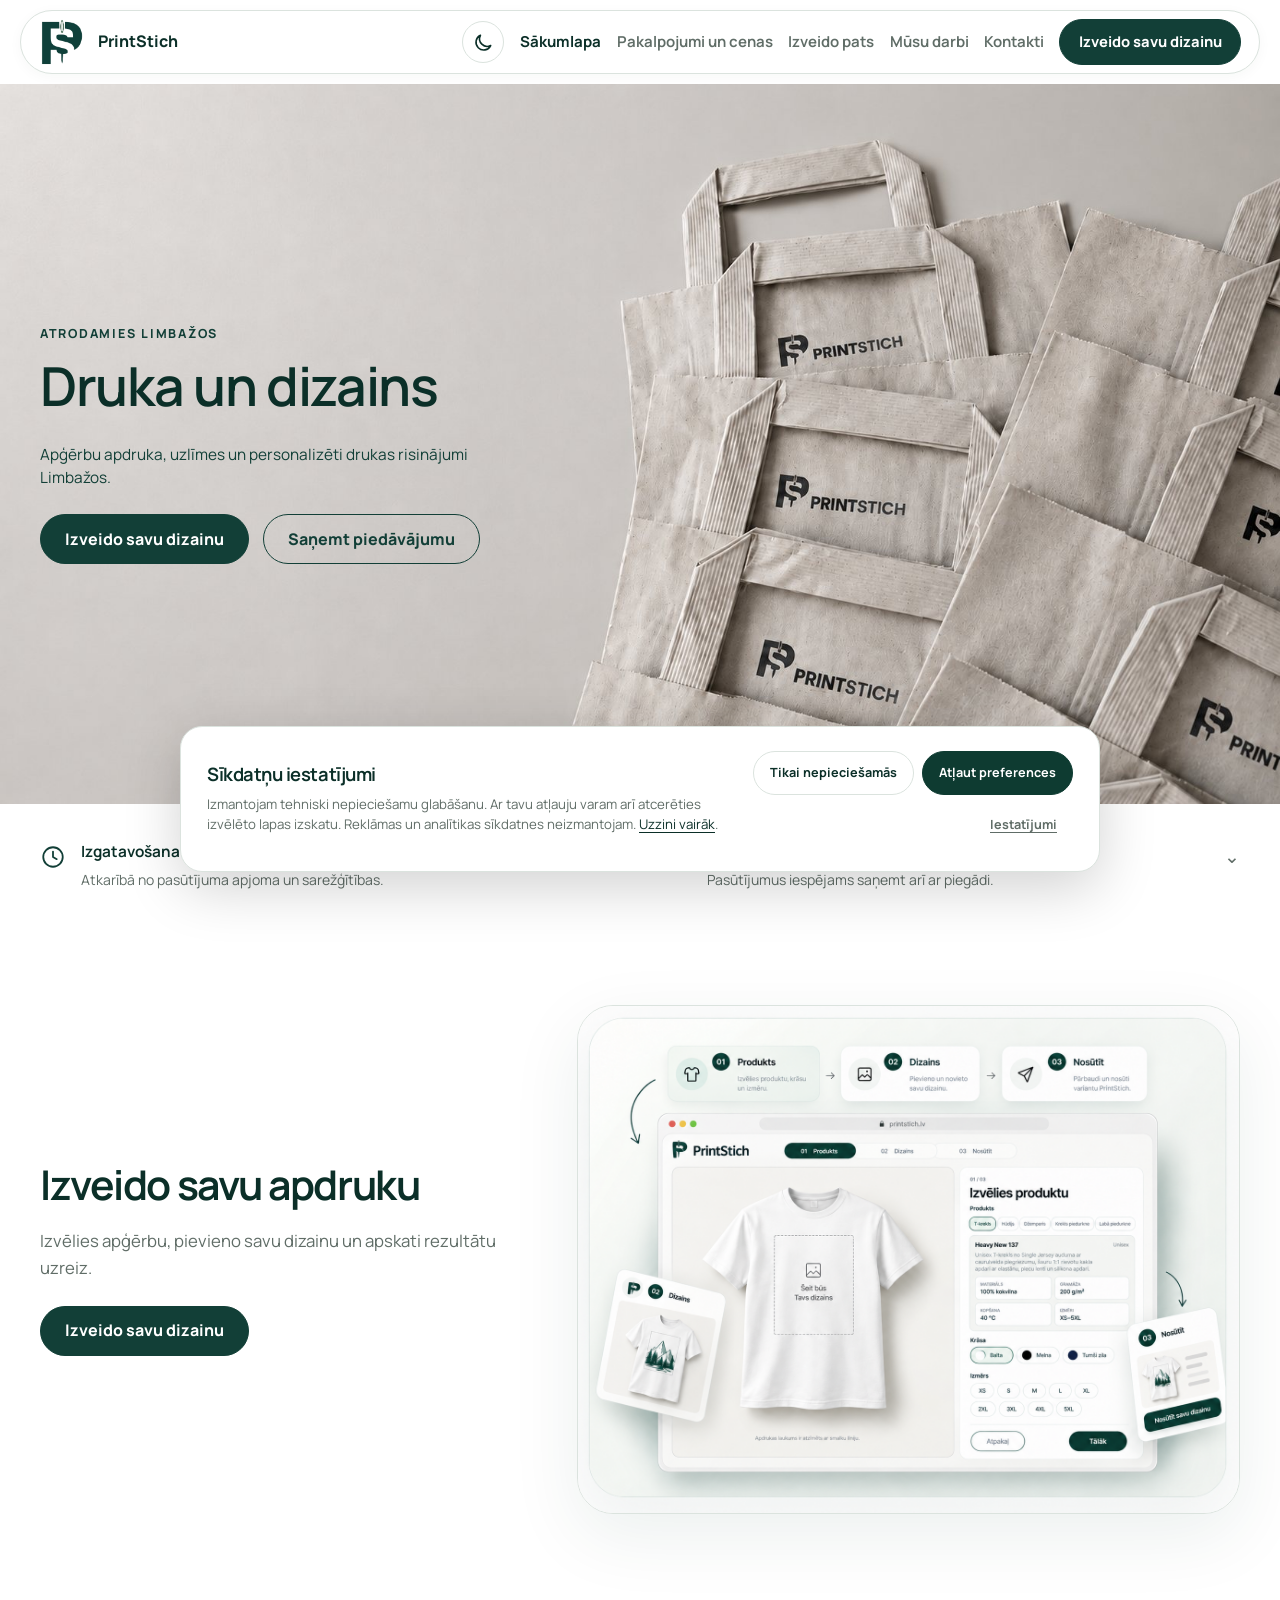
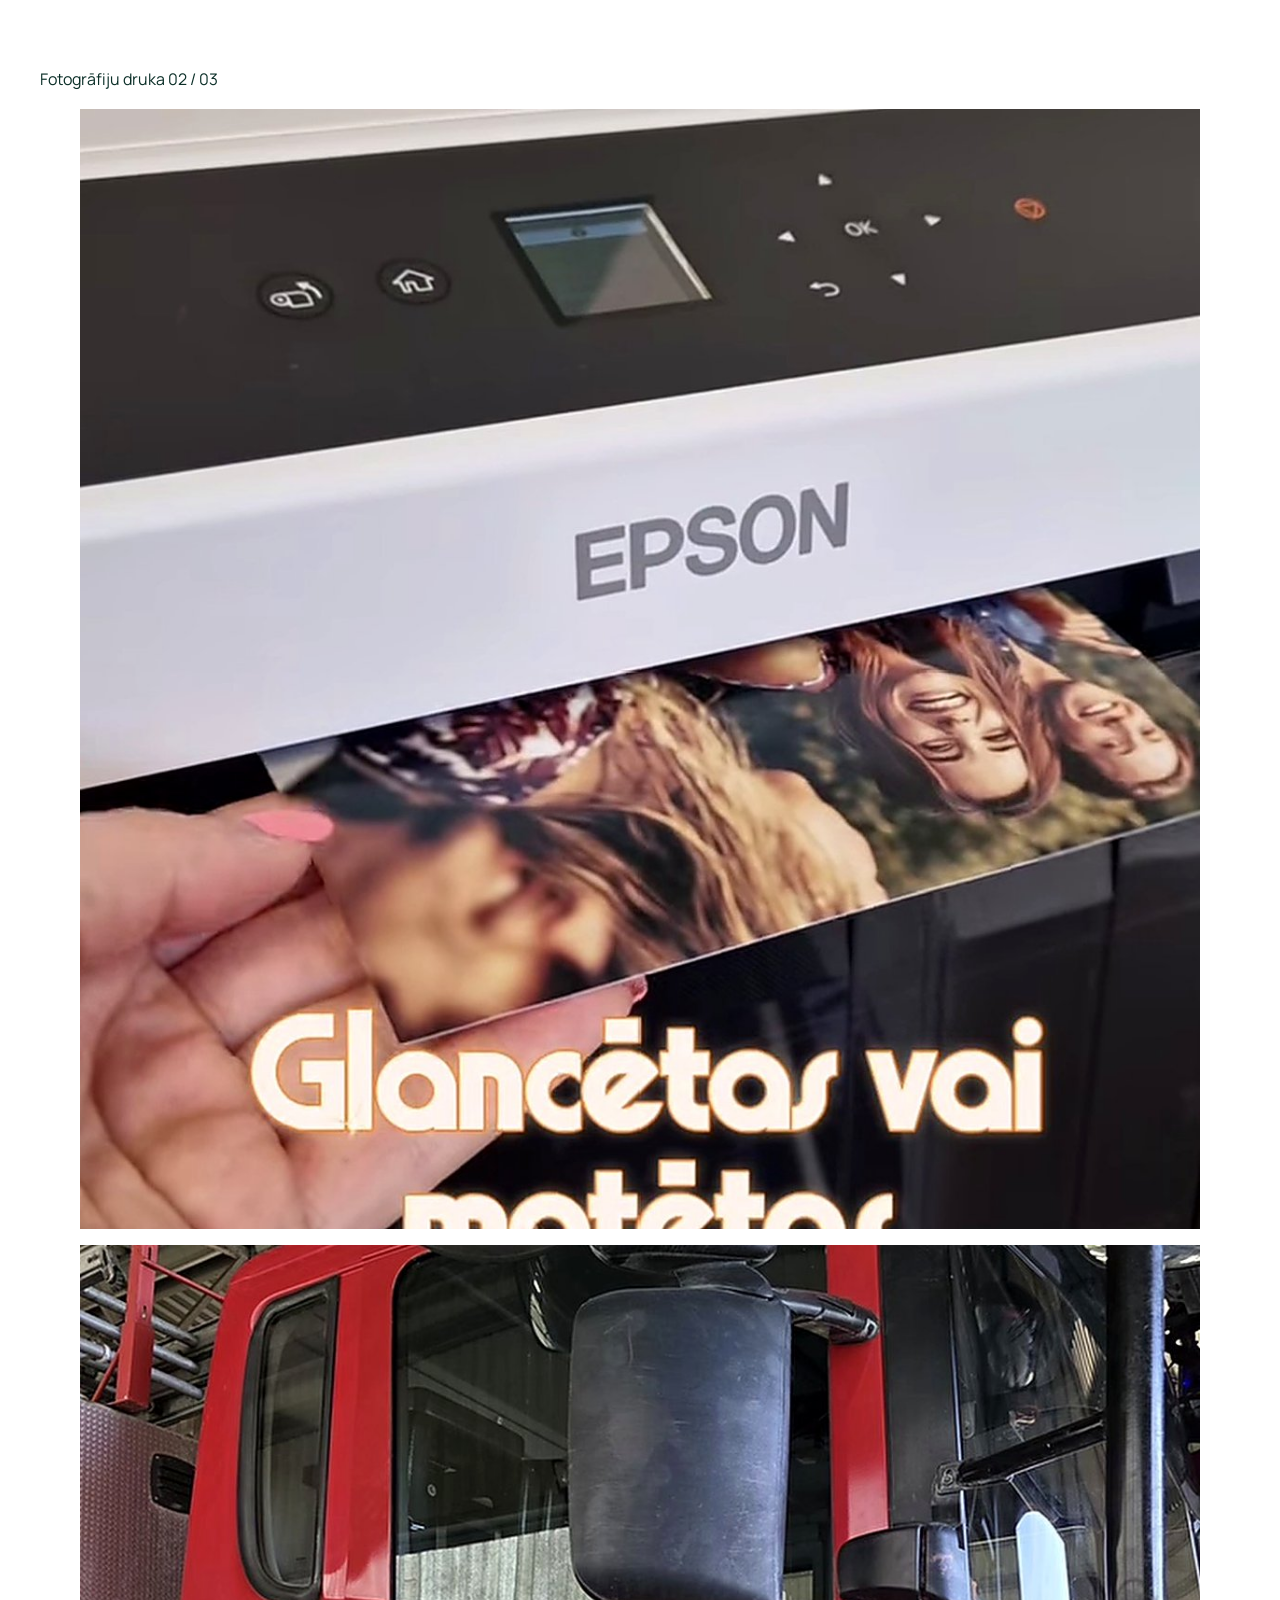
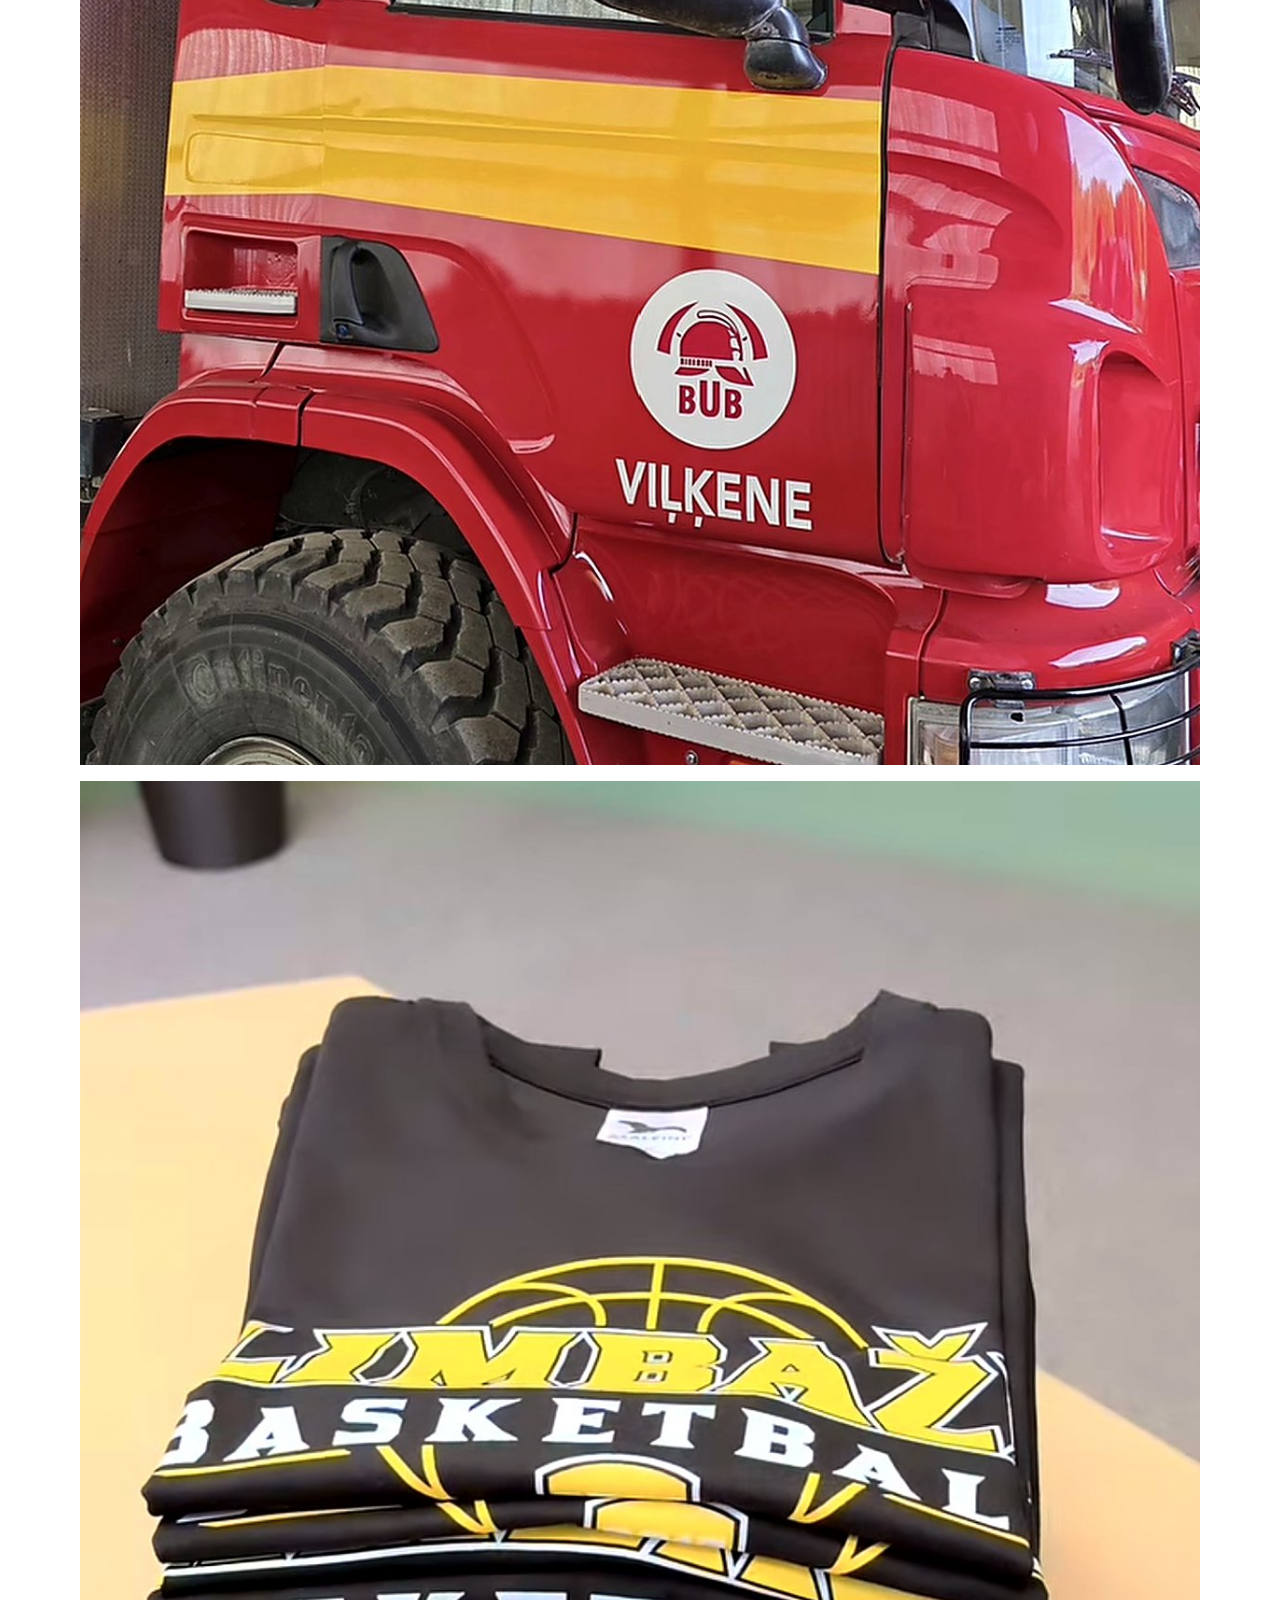
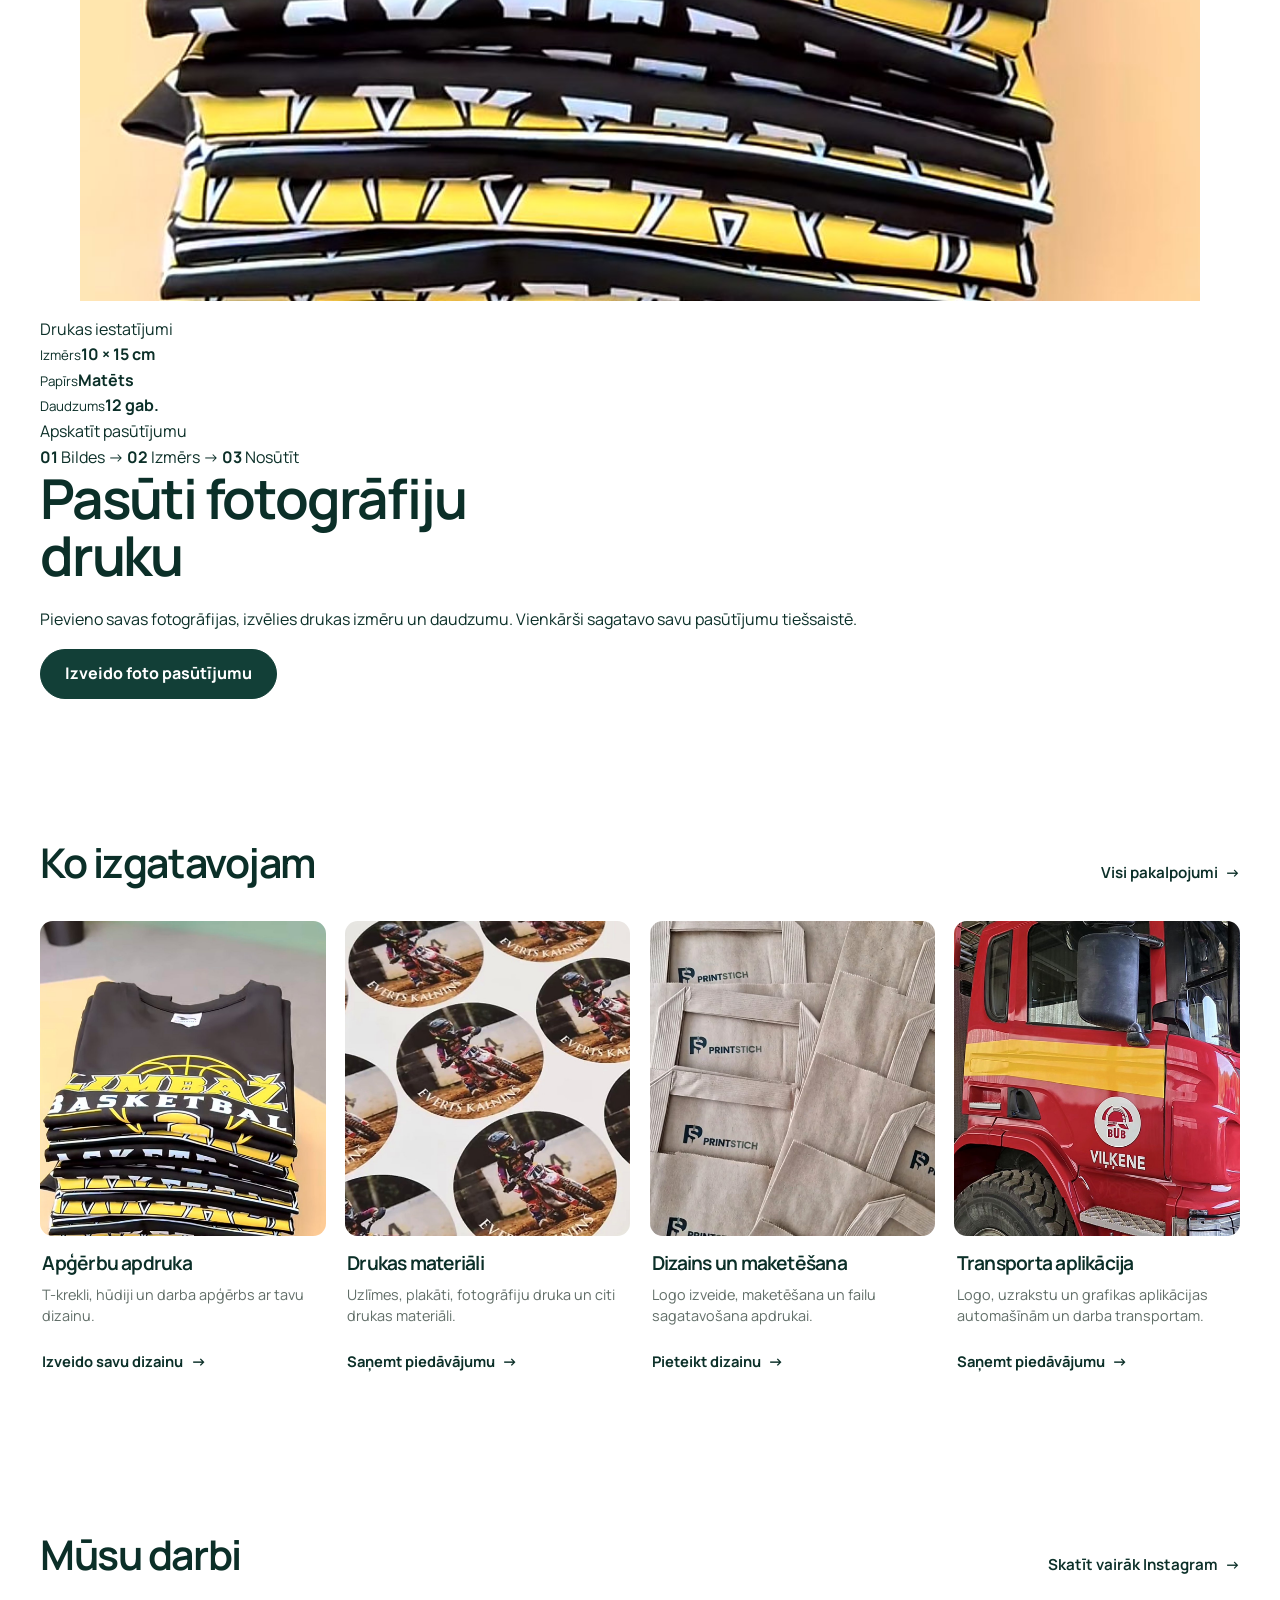
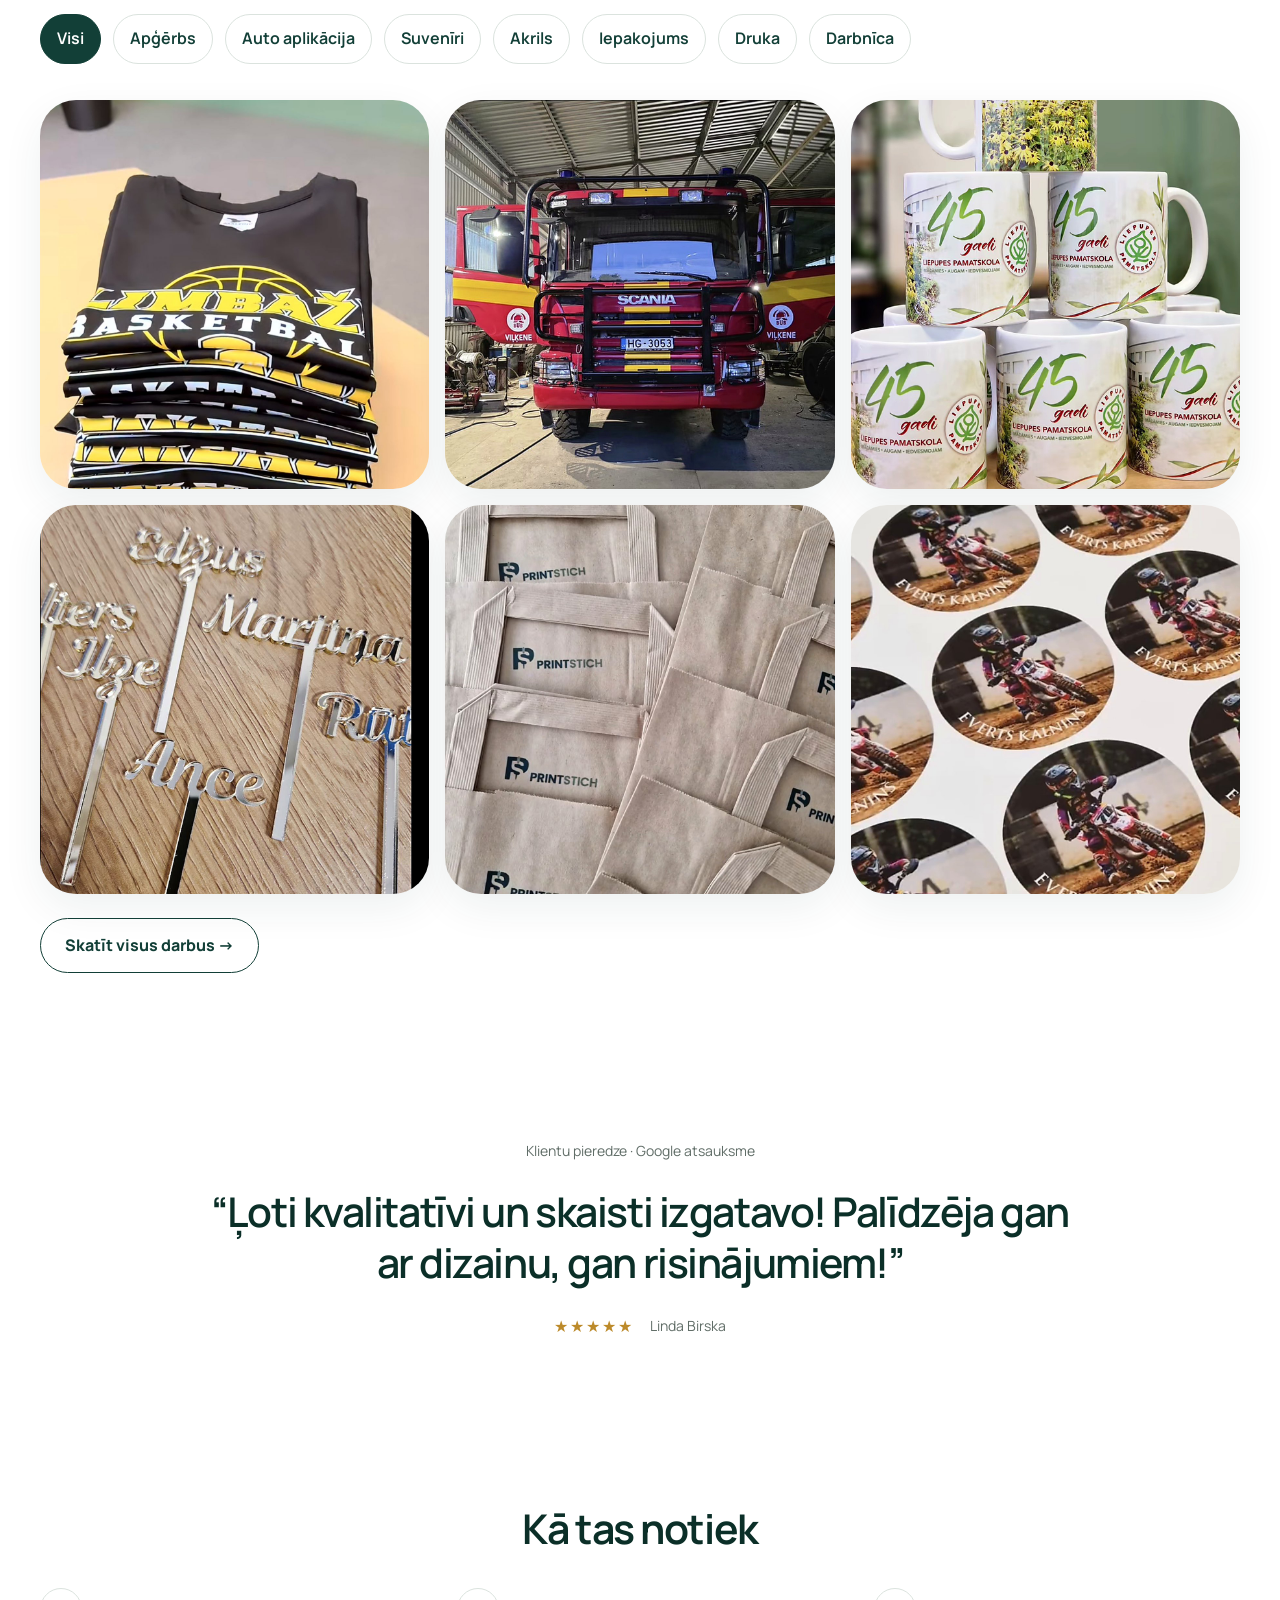
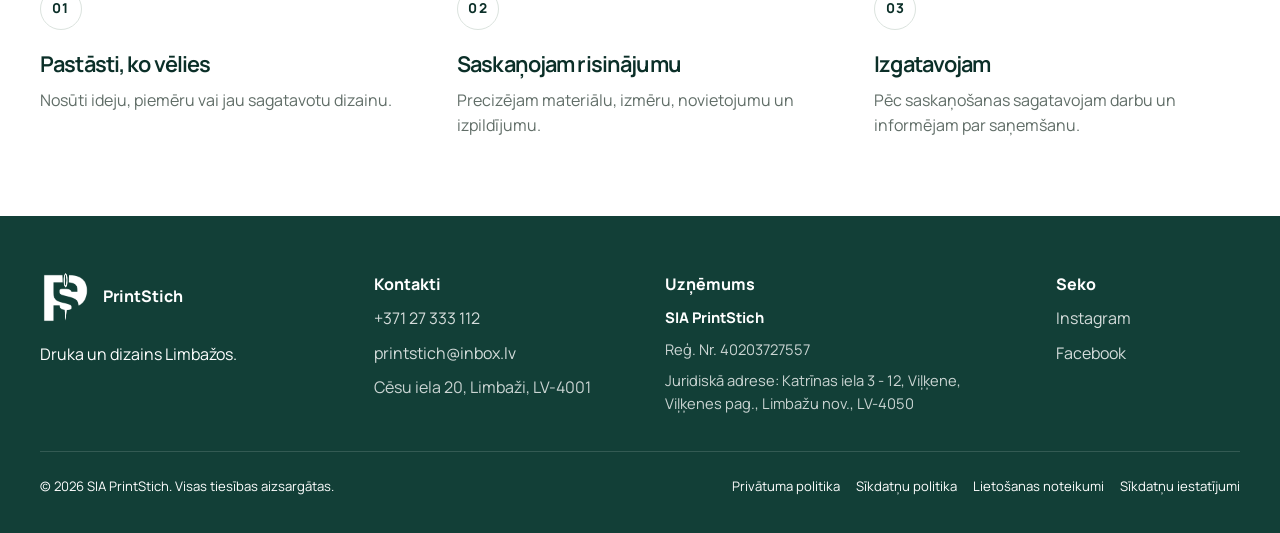
==== index.html @ a0ab0103 "Show dedicated photo print ordering visual and CTA on homepage" ====
<!doctype html>
<html lang="lv" data-theme="light">
<head>
  <meta charset="utf-8">
  <meta name="viewport" content="width=device-width, initial-scale=1">
  <title>PrintStich — druka un dizains Limbažos</title>
  <meta name="description" content="PrintStich Limbažos: apģērbu apdruka, uzlīmes, maketēšana un transporta aplikācija. Izveido savu dizainu vai piesaki individuālu pasūtījumu.">
  <meta name="theme-color" content="#f5f7f4">
  <meta name="color-scheme" content="light">
  <meta name="supported-color-schemes" content="light">
  <link rel="canonical" href="https://printstich.vercel.app/">
  <meta property="og:title" content="PrintStich — druka un dizains Limbažos">
  <meta property="og:description" content="Apģērbu apdruka, uzlīmes un dizains Limbažos. Izveido savu dizainu tiešsaistē vai saņem individuālu piedāvājumu.">
  <meta property="og:type" content="website">
  <meta property="og:image" content="https://printstich.vercel.app/assets/images/logo.png">
  <meta property="og:image:alt" content="PrintStich oriģinālais logo">
  <meta property="og:image:width" content="2008">
  <meta property="og:image:height" content="2008">
  <meta property="og:url" content="https://printstich.vercel.app/">
  <link rel="icon" href="/assets/favicon.ico" sizes="any">
  <link rel="icon" type="image/png" sizes="32x32" href="/assets/favicon-32.png">
  <link rel="icon" type="image/png" sizes="16x16" href="/assets/favicon-16.png">
  <link rel="apple-touch-icon" href="/assets/favicon-180.png">
  <link rel="preconnect" href="https://fonts.googleapis.com">
  <link rel="preconnect" href="https://fonts.gstatic.com" crossorigin>
  <link href="https://fonts.googleapis.com/css2?family=Manrope:wght@400;500;600;700&display=swap" rel="stylesheet">
  <link rel="preload" as="image" href="assets/images/hero-mobile.jpg" media="(max-width: 767px)" fetchpriority="high">
  <link rel="preload" as="image" href="assets/images/hero-tablet.jpg" media="(min-width: 768px) and (max-width: 1023px)" fetchpriority="high">
  <link rel="preload" as="image" href="assets/images/hero-desktop.jpg" media="(min-width: 1024px)" fetchpriority="high">
  <link rel="stylesheet" href="css/style.css">
  <script type="application/ld+json">
  {
    "@context": "https://schema.org",
    "@type": "LocalBusiness",
    "name": "SIA PrintStich",
    "url": "https://printstich.vercel.app/",
    "image": "https://printstich.vercel.app/assets/images/logo.png",
    "telephone": "+37127333112",
    "email": "printstich@inbox.lv",
    "address": {
      "@type": "PostalAddress",
      "streetAddress": "Cēsu iela 20",
      "addressLocality": "Limbaži",
      "addressRegion": "Limbažu novads",
      "postalCode": "LV-4001",
      "addressCountry": "LV"
    },
    "sameAs": [
      "https://www.instagram.com/printstich/",
      "https://www.facebook.com/profile.php?id=61590085437483"
    ]
  }
  </script>
  <script>try{const key='printstich-theme';const selected=sessionStorage.getItem(key);const c=JSON.parse(localStorage.getItem('printstich-consent-v1')||'null');const saved=c&&c.version===1&&c.preferences===true?localStorage.getItem(key):null;const theme=selected||saved;if(theme==='dark'||theme==='light')document.documentElement.setAttribute('data-theme',theme)}catch(e){}</script>

</head>
<body>
  <a class="skip-link" href="#top">Pāriet uz saturu</a>
  <header class="site-header" data-header>
    <div class="container header-inner">
      <a class="brand" href="index.html" aria-label="PrintStich sākumlapa">
        <span class="brand-logo-pair"><img src="assets/images/logo.png" class="brand-logo theme-logo-light" alt="PrintStich logo" loading="lazy" width="2008" height="2008"><img src="assets/images/logo-white.png" class="brand-logo theme-logo-dark" alt="" aria-hidden="true"></span>
        <span class="brand-name">PrintStich</span>
      </a>
      <div class="header-actions"><a class="button button-small header-mobile-cta" href="konfigurators.html">Izveido savu dizainu</a><button class="theme-toggle" type="button" data-theme-toggle aria-label="Ieslēgt tumšo režīmu" title="Ieslēgt tumšo režīmu" aria-pressed="false"><svg class="theme-icon-moon" viewBox="0 0 24 24" aria-hidden="true"><path d="M20.2 15.5A8.7 8.7 0 0 1 8.5 3.8 8.8 8.8 0 1 0 20.2 15.5Z"/></svg><svg class="theme-icon-sun" viewBox="0 0 24 24" aria-hidden="true"><circle cx="12" cy="12" r="4"/><path d="M12 2v2m0 16v2M4.93 4.93l1.42 1.42m11.3 11.3 1.42 1.42M2 12h2m16 0h2M4.93 19.07l1.42-1.42m11.3-11.3 1.42-1.42"/></svg></button><button class="menu-toggle" type="button" aria-expanded="false" aria-controls="site-nav" data-menu-toggle>
        <span class="sr-only">Atvērt izvēlni</span><span></span><span></span>
      </button></div>
      <nav class="site-nav" id="site-nav" aria-label="Galvenā navigācija" data-nav><a href="index.html" aria-current="page">Sākumlapa</a><a href="pakalpojumi.html">Pakalpojumi un cenas</a><a href="konfigurators.html">Izveido pats</a><a href="musu-darbi.html">Mūsu darbi</a><a href="kontakti.html">Kontakti</a><a class="button button-small" href="konfigurators.html">Izveido savu dizainu</a></nav>
    </div>
  </header>
  <main id="top">
<section class="hero section">
      <div class="hero-shell">
        <div class="hero-copy">
          <p class="eyebrow">Atrodamies Limbažos</p>
          <h1>Druka un dizains</h1>
          <p class="hero-lead">Apģērbu apdruka, uzlīmes un personalizēti drukas risinājumi Limbažos.</p>
          <div class="hero-actions">
            <a class="button" href="konfigurators.html">Izveido savu dizainu</a>
            <a class="button button-ghost" href="kontakti.html">Saņemt piedāvājumu</a>
          </div>
        </div>
        <div class="hero-media">
          <picture>
            <source media="(min-width: 1024px)" srcset="assets/images/hero-desktop.jpg" width="1672" height="941">
            <source media="(min-width: 768px)" srcset="assets/images/hero-tablet.jpg" width="1448" height="1086">
            <img src="assets/images/hero-mobile.jpg" alt="PrintStich apdrukātas auduma somas" width="941" height="1672" loading="eager" fetchpriority="high" decoding="async">
          </picture>
        </div>
      </div>
    </section>
<section class="homepage-benefits" aria-label="Izgatavošana un piegāde">
      <div class="container homepage-benefits-inner">
        <details class="homepage-benefit">
          <summary class="homepage-benefit-summary">
            <svg class="homepage-benefit-icon" viewBox="0 0 24 24" fill="none" stroke="currentColor" stroke-width="1.65" stroke-linecap="round" stroke-linejoin="round" aria-hidden="true" focusable="false"><circle cx="12" cy="12" r="9"/><path d="M12 7v5l3.5 2"/></svg>
          <div class="homepage-benefit-copy">
            <strong>Izgatavošana no 3 darba dienām</strong><span>Atkarībā no pasūtījuma apjoma un sarežģītības.</span><span class="homepage-benefit-chevron" aria-hidden="true">⌄</span>
          </div>
          </summary>
          <div class="homepage-benefit-details"><p>Izgatavošanas laiks ir atkarīgs no izvēlētā produkta, apdrukas veida un pasūtījuma apjoma. Pirms izgatavošanas saskaņojam dizainu un pasūtījuma detaļas. Par konkrētā pasūtījuma termiņu sazinies ar mums.</p></div>
        </details>
        <details class="homepage-benefit">
          <summary class="homepage-benefit-summary">
            <svg class="homepage-benefit-icon" viewBox="0 0 24 24" fill="none" stroke="currentColor" stroke-width="1.65" stroke-linecap="round" stroke-linejoin="round" aria-hidden="true" focusable="false"><path d="M3 6h11v11H3z"/><path d="M14 10h4l3 3v4h-7"/><circle cx="7.5" cy="18" r="1.8"/><circle cx="17.5" cy="18" r="1.8"/></svg>
          <div class="homepage-benefit-copy">
            <strong>Piegāde visā Latvijā</strong><span>Pasūtījumus iespējams saņemt arī ar piegādi.</span><span class="homepage-benefit-chevron" aria-hidden="true">⌄</span>
          </div>
          </summary>
          <div class="homepage-benefit-details"><p>Piegāde ir iespējama visā Latvijā. Piegādes veidu, izmaksas un paredzamo saņemšanas laiku precizējam individuāli atkarībā no pasūtījuma.</p></div>
        </details>
      </div>
    </section>
<section class="section create-own" id="izveido-pats">
      <div class="container create-own-shell">
        <div class="create-own-copy">
          <div class="create-own-intro">

            <h2>Izveido savu apdruku</h2>
            <p class="create-own-lead">Izvēlies apģērbu, pievieno savu dizainu un apskati rezultātu uzreiz.</p>
          </div>
          <a class="button create-own-button" href="konfigurators.html">Izveido savu dizainu</a>
        </div>
        <div class="create-own-media">
          <img src="assets/images/Iveidopatsattles.png" alt="PrintStich apģērba dizaina konfigurators" width="1432" height="1098" loading="lazy" decoding="async">
        </div>
      </div>
    </section>
<section class="section photo-order-feature" id="fotografiju-druka" aria-labelledby="photo-order-title">
  <div class="container photo-order-shell">
    <div class="photo-order-visual" aria-label="Fotogrāfiju drukas pasūtīšanas priekšskatījums">
      <div class="photo-order-window">
        <div class="photo-order-window-top">
          <span class="photo-order-window-brand">Fotogrāfiju druka</span>
          <span class="photo-order-window-stage">02 / 03</span>
        </div>
        <div class="photo-order-window-body">
          <div class="photo-order-prints">
            <figure class="photo-order-print photo-order-print-primary">
              <img src="assets/images/darbi/foto-druka.jpg" alt="PrintStich fotogrāfiju drukas piemērs" loading="lazy" decoding="async">
            </figure>
            <figure class="photo-order-print photo-order-print-secondary">
              <img src="assets/images/darbi/auto-scania-sans.jpg" alt="" loading="lazy" decoding="async">
            </figure>
            <figure class="photo-order-print photo-order-print-tertiary">
              <img src="assets/images/darbi/krekli-basketbols.jpg" alt="" loading="lazy" decoding="async">
            </figure>
          </div>
          <div class="photo-order-preview-panel" aria-hidden="true">
            <span>Drukas iestatījumi</span>
            <div class="photo-order-preview-control"><small>Izmērs</small><strong>10 × 15 cm</strong></div>
            <div class="photo-order-preview-control"><small>Papīrs</small><strong>Matēts</strong></div>
            <div class="photo-order-preview-control"><small>Daudzums</small><strong>12 gab.</strong></div>
            <div class="photo-order-preview-action">Apskatīt pasūtījumu</div>
          </div>
        </div>
      </div>
      <div class="photo-order-progress" aria-hidden="true">
        <span><b>01</b> Bildes</span>
        <span class="photo-order-progress-arrow">→</span>
        <span><b>02</b> Izmērs</span>
        <span class="photo-order-progress-arrow">→</span>
        <span><b>03</b> Nosūtīt</span>
      </div>
    </div>
    <div class="photo-order-copy">
      <h2 id="photo-order-title">Pasūti fotogrāfiju druku</h2>
      <p>Pievieno savas fotogrāfijas, izvēlies drukas izmēru un daudzumu. Vienkārši sagatavo savu pasūtījumu tiešsaistē.</p>
      <a class="button photo-order-button" href="foto-druka.html">Izveido foto pasūtījumu</a>
    </div>
  </div>
</section>
<section class="section services services-catalog" id="pakalpojumi">
      <div class="container">
        <div class="services-catalog-heading heading-with-link">
          <h2>Ko izgatavojam</h2>
          <a class="heading-side-link" href="pakalpojumi.html"><span class="heading-link-long">Visi pakalpojumi</span><span class="heading-link-short">Pakalpojumi</span><span aria-hidden="true">→</span></a>
        </div>
        <div class="services-catalog-grid">
          <article class="services-catalog-card">
            <a class="services-catalog-image-link" href="konfigurators.html" aria-label="Izveido savu dizainu — Apģērbu apdruka">
              <img src="assets/images/darbi/krekli-basketbols.jpg" alt="Melni basketbola krekli ar personalizētu apdruku" width="600" height="600" loading="lazy" decoding="async">
            </a>
            <div class="services-catalog-copy">
              <h3>Apģērbu apdruka</h3>
              <p>T-krekli, hūdiji un darba apģērbs ar tavu dizainu.</p>
              <a class="services-catalog-cta" href="konfigurators.html">Izveido savu dizainu <span aria-hidden="true">→</span></a>
            </div>
          </article>
          <article class="services-catalog-card">
            <a class="services-catalog-image-link" href="kontakti.html#piedavajums" aria-label="Saņemt piedāvājumu — Drukas materiāli">
              <img src="assets/images/darbi/uzlimes-motokross.jpg" alt="Personalizētas motokrosa uzlīmes" width="600" height="600" loading="lazy" decoding="async">
            </a>
            <div class="services-catalog-copy">
              <h3>Drukas materiāli</h3>
              <p>Uzlīmes, plakāti, fotogrāfiju druka un citi drukas materiāli.</p>
              <a class="services-catalog-cta" href="kontakti.html#piedavajums">Saņemt piedāvājumu <span aria-hidden="true">→</span></a>
            </div>
          </article>
          <article class="services-catalog-card">
            <a class="services-catalog-image-link" href="kontakti.html#piedavajums" aria-label="Izrunāt ideju — Dizains un maketēšana">
              <img src="assets/images/darbi/maisini-printstich.jpg" alt="PrintStich maisiņi ar uzņēmuma logotipu" width="600" height="600" loading="lazy" decoding="async">
            </a>
            <div class="services-catalog-copy">
              <h3>Dizains un maketēšana</h3>
              <p>Logo izveide, maketēšana un failu sagatavošana apdrukai.</p>
              <a class="services-catalog-cta" href="kontakti.html#piedavajums">Pieteikt dizainu <span aria-hidden="true">→</span></a>
            </div>
          </article>
          <article class="services-catalog-card">
            <a class="services-catalog-image-link" href="kontakti.html#piedavajums" aria-label="Saņemt piedāvājumu — Transporta aplikācija">
              <img src="assets/images/darbi/auto-scania-sans.jpg" alt="Scania kravas automašīna ar uzņēmuma aplikāciju" width="600" height="600" loading="lazy" decoding="async">
            </a>
            <div class="services-catalog-copy">
              <h3>Transporta aplikācija</h3>
              <p>Logo, uzrakstu un grafikas aplikācijas automašīnām un darba transportam.</p>
              <a class="services-catalog-cta" href="kontakti.html#piedavajums">Saņemt piedāvājumu <span aria-hidden="true">→</span></a>
            </div>
          </article>
        </div>
      </div>
    </section>
<section class="section work" id="darbi"><div class="container">
      <div class="section-heading heading-with-link"><h2>Mūsu darbi</h2><a class="heading-side-link" href="https://www.instagram.com/printstich/" target="_blank" rel="noopener noreferrer"><span class="heading-link-long">Skatīt vairāk Instagram</span><span class="heading-link-short">Instagram</span><span aria-hidden="true">→</span></a></div>
      <div class="portfolio-filters" aria-label="Darbu kategorijas"><button class="portfolio-filter is-active" type="button" data-category="Visi">Visi</button><button class="portfolio-filter" type="button" data-category="Apģērbs">Apģērbs</button><button class="portfolio-filter" type="button" data-category="Auto aplikācija">Auto aplikācija</button><button class="portfolio-filter" type="button" data-category="Suvenīri">Suvenīri</button><button class="portfolio-filter" type="button" data-category="Akrils">Akrils</button><button class="portfolio-filter" type="button" data-category="Iepakojums">Iepakojums</button><button class="portfolio-filter" type="button" data-category="Druka">Druka</button><button class="portfolio-filter" type="button" data-category="Darbnīca">Darbnīca</button></div>
      <div class="portfolio-grid" data-portfolio-grid></div>
      <a class="gallery-more" href="musu-darbi.html">Skatīt visus darbus →</a>
    </div></section>
<section class="section customer-review" aria-label="Klienta atsauksme">
      <div class="container customer-review-inner">
        <p class="customer-review-label">Klientu pieredze · Google atsauksme</p>
        <blockquote class="customer-review-text">“Ļoti kvalitatīvi un skaisti izgatavo! Palīdzēja gan ar dizainu, gan risinājumiem!”</blockquote>
        <div class="customer-review-credit">
          <span class="customer-review-stars" aria-label="5 no 5 zvaigznēm">★★★★★</span>
          <span>Linda Birska</span>
        </div>
      </div>
    </section>
<section class="section process" id="process">
      <div class="container process-shell">
        <div class="section-heading">

          <h2>Kā tas notiek</h2>
        </div>
        <div class="process-flow live-timeline" aria-label="PrintStich darba process">
          <div class="process-step">
            <span class="process-number">01</span>
            <div>
              <h3>Pastāsti, ko vēlies</h3>
              <p>Nosūti ideju, piemēru vai jau sagatavotu dizainu.</p>
            </div>
          </div>
          <div class="process-step">
            <span class="process-number">02</span>
            <div>
              <h3>Saskaņojam risinājumu</h3>
              <p>Precizējam materiālu, izmēru, novietojumu un izpildījumu.</p>
            </div>
          </div>
          <div class="process-step">
            <span class="process-number">03</span>
            <div>
              <h3>Izgatavojam</h3>
              <p>Pēc saskaņošanas sagatavojam darbu un informējam par saņemšanu.</p>
            </div>
          </div>
        </div>
      </div>
    </section>
</main>
  <footer class="site-footer" id="kontakti">
    <div class="container footer-grid footer-grid-legal">
      <div class="footer-about">
        <a class="brand footer-brand" href="index.html" aria-label="PrintStich sākumlapa">
          <img src="assets/images/logo-white.png" class="brand-logo" alt="PrintStich logo" loading="lazy" width="2008" height="2008">
          <span class="brand-name">PrintStich</span>
        </a>
        <p>Druka un dizains Limbažos.</p>
      </div>
      <div class="footer-links">
        <span>Kontakti</span>
        <a href="tel:+37127333112">+371 27 333 112</a>
        <a href="mailto:printstich@inbox.lv">printstich@inbox.lv</a>
        <address>Cēsu iela 20, Limbaži, LV-4001</address>
      </div>
      <div class="footer-links footer-company">
        <span>Uzņēmums</span>
        <p><strong>SIA PrintStich</strong></p>
        <p>Reģ. Nr. 40203727557</p>

        <p>Juridiskā adrese: Katrīnas iela 3 - 12, Viļķene, Viļķenes pag., Limbažu nov., LV-4050</p>
      </div>
      <div class="footer-links">
        <span>Seko</span>
        <a href="https://www.instagram.com/printstich/" target="_blank" rel="noopener noreferrer">Instagram</a>
        <a href="https://www.facebook.com/profile.php?id=61590085437483" target="_blank" rel="noopener noreferrer">Facebook</a>
      </div>
    </div>
    <div class="container footer-bottom">
      <span>© 2026 SIA PrintStich. Visas tiesības aizsargātas.</span>
      <nav class="footer-legal-links" aria-label="Juridiskā informācija">
        <a href="privatuma-politika.html">Privātuma politika</a>
        <a href="sikdatnu-politika.html">Sīkdatņu politika</a>
        <a href="lietosanas-noteikumi.html">Lietošanas noteikumi</a>
      </nav>
    </div>
  </footer>
  <button class="scroll-top" type="button" aria-label="Uz augšu" hidden>↑</button>
  <script src="js/portfolio-data.js"></script><script src="js/main.js"></script>

  <script src="js/cookie-consent.js"></script>
</body>
</html>
---- css/style.css ----
:root {
  --color-bg: #f5f5f3;
  --color-surface: #ffffff;
  --color-text: #111312;
  --color-text-strong: #111312;
  --color-text-muted: #606562;
  --color-border: #dedfdb;
  --color-accent: #111312;
  --color-accent-hover: #183b32;
  --color-accent-soft: #f5f5f3;
  --color-mint: #f5f5f3;
  --shadow-soft: 0 22px 70px rgba(18,63,55,.08);
  --shadow-card: 0 14px 40px rgba(18,63,55,.07);
  --font-heading: "Manrope", Arial, sans-serif;
  --font-body: "Manrope", Arial, sans-serif;
  --container: 1200px;
  --container-wide: 1440px;
  --radius-sm: 16px;
  --radius-md: 24px;
  --radius-lg: 36px;
  --radius-xl: 44px;
  --transition: 280ms cubic-bezier(.2,.7,.2,1);
  --space-xs: .5rem;
  --space-sm: .75rem;
  --space-md: 1rem;
  --space-lg: 1.5rem;
  --space-xl: 2.25rem;
  --space-2xl: 3.5rem;
  --space-3xl: 5.5rem;
  --header-height: 72px;
}

* { box-sizing: border-box; }
:root {
  color-scheme: only light;
}
html {
  scroll-behavior: smooth;
  color-scheme: only light;
  background: var(--color-bg);
}
body {
  color-scheme: only light;
}
body { margin: 0; font-family: var(--font-body); background: var(--color-bg); color: var(--color-text-strong); line-height: 1.6; -webkit-font-smoothing: antialiased; }
img, picture, svg { display: block; max-width: 100%; }
button, input, textarea { font: inherit; }
a { color: inherit; text-decoration: none; }
address { font-style: normal; }
h1, h2, h3, p, blockquote { margin-top: 0; }
h1, h2, h3 { font-family: var(--font-heading); color: var(--color-text-strong); letter-spacing: -.04em; }
h1 { max-width: 11ch; margin-bottom: 1.15rem; font-size: clamp(2.7rem,5.2vw,5.15rem); line-height: 1; font-weight: 650; }
h2 { max-width: 13ch; margin-bottom: 1.4rem; font-size: clamp(2.2rem,4.3vw,4.4rem); line-height: 1.04; font-weight: 650; }
h3 { margin-bottom: .75rem; font-size: clamp(1.2rem,2vw,1.7rem); line-height: 1.2; font-weight: 650; }
p:last-child { margin-bottom: 0; }
.container { width: min(calc(100% - 40px), var(--container)); margin-inline: auto; }
.section { padding-block: clamp(var(--space-2xl),6vw,var(--space-3xl)); background: transparent; }
.eyebrow { margin-bottom: .8rem; color: var(--color-text); font-size: .78rem; font-weight: 750; letter-spacing: .14em; text-transform: uppercase; }
.sr-only { position: absolute; width: 1px; height: 1px; padding: 0; margin: -1px; overflow: hidden; clip: rect(0,0,0,0); white-space: nowrap; border: 0; }

.button { display: inline-flex; align-items: center; justify-content: center; min-height: 50px; padding: .8rem 1.5rem; border: 1px solid var(--color-accent); border-radius: 999px; background: var(--color-accent); color: #fff; font-weight: 750; line-height: 1.2; transition: transform var(--transition),background var(--transition),color var(--transition),border-color var(--transition),box-shadow var(--transition); }
.button:hover { transform: translateY(-2px); background: var(--color-accent-hover); border-color: var(--color-accent-hover); box-shadow: 0 10px 26px rgba(18,63,55,.15); }
.button:active { transform: translateY(0); box-shadow: none; }
.button-small { min-height: 42px; padding-inline: 1.15rem; font-size: .92rem; }
.button-ghost { background: transparent; color: var(--color-accent); }
.button-ghost:hover { background: var(--color-accent-soft); color: var(--color-accent); }
.button:focus-visible, a:focus-visible, button:focus-visible, input:focus-visible, textarea:focus-visible { outline: 3px solid rgba(18,63,55,.25); outline-offset: 3px; }

.site-header { position: sticky; top: 0; z-index: 50; border-bottom: 1px solid transparent; background: rgba(255,255,255,.84); backdrop-filter: blur(18px); transition: background var(--transition),border-color var(--transition),box-shadow var(--transition); }
.site-header.is-scrolled { background: rgba(255,255,255,.9); border-color: rgba(18,63,55,.08); box-shadow: 0 8px 30px rgba(18,63,55,.05); }
.header-inner { min-height: var(--header-height); display: flex; align-items: center; justify-content: space-between; gap: 2rem; }
.brand { display: inline-flex; align-items: center; gap: .8rem; font-weight: 750; }
.brand-mark { width: 44px; aspect-ratio: 1; display: grid; place-items: center; border-radius: 14px; background: var(--color-accent); color: #fff; font-size: .78rem; }
.brand-logo { width: 46px; height: 46px; object-fit: contain; border-radius: 0; }
.footer-brand .brand-logo { width: 50px; height: 50px; background: transparent; padding: 0; border-radius: 0; }
.brand-name { font-size: 1rem; }
.site-nav { display: flex; align-items: center; gap: 1.55rem; font-size: .94rem; font-weight: 650; }
.site-nav > a:not(.button) { color: var(--color-text-muted); transition: color var(--transition); }
.site-nav > a:not(.button):hover { color: var(--color-text-strong); }
.menu-toggle { display: none; width: 46px; height: 46px; padding: 0; border: 1px solid var(--color-border); border-radius: 15px; background: var(--color-surface); }
.menu-toggle span:not(.sr-only) { display: block; width: 18px; height: 1px; margin: 5px auto; background: var(--color-text-strong); }

.hero { position: relative; display: flex; align-items: center; min-height: min(88vh, 720px); margin: 0; padding-block: 3rem; overflow: hidden; }
.hero-shell { position: static; width: min(calc(100% - 40px), var(--container)); margin-inline: auto; }
.hero-copy { position: relative; z-index: 1; max-width: 46%; }
.hero-copy h1 { max-width: 10.5ch; margin-bottom: 1.3rem; color: #0b2f28; font-size: clamp(3rem,5vw,4.85rem); font-weight: 600; letter-spacing: -.025em; line-height: 1.08; text-wrap: balance; }
.hero-copy .eyebrow { color: #123f37; }
.hero-lead { margin-bottom: 1.55rem; color: #0b2f28; opacity: .75; font-size: clamp(1rem,1.25vw,1.17rem); }
.hero-actions { display: flex; flex-wrap: wrap; gap: .75rem; }
.hero-actions .button { background: #123f37; border-color: #123f37; color: #fff; }
.hero-actions .button-ghost { background: transparent; border-color: #123f37; color: #123f37; }
.hero-media { position: absolute; inset: 0; z-index: 0; overflow: hidden; }
.hero-media picture { width: 100%; height: 100%; }
.hero-media img { width: 100%; height: 100%; object-fit: cover; object-position: 75% center; display: block; }

.section-heading { max-width: 820px; margin-bottom: clamp(var(--space-xl),4vw,var(--space-2xl)); }
.split-heading { max-width: none; display: grid; grid-template-columns: 1.2fr .8fr; gap: clamp(var(--space-lg),6vw,var(--space-3xl)); align-items: end; }
.split-heading > p { max-width: 30rem; color: var(--color-text-muted); font-size: 1.05rem; }

.create-own { background: #fff; color: var(--color-text-strong); }
.create-own-shell {
  display: grid;
  grid-template-columns: minmax(0,.82fr) minmax(460px,1.18fr);
  gap: clamp(var(--space-xl),6vw,var(--space-3xl));
  align-items: center;
}
.create-own-copy { display: grid; gap: var(--space-lg); align-content: center; }
.create-own-intro { max-width: 620px; }
.create-own .eyebrow { color: var(--color-accent); }
.create-own h2, .create-own h3 { color: var(--color-text-strong); }
.create-own-lead { max-width: 38rem; margin-bottom: 0; color: var(--color-text-muted); font-size: 1.05rem; }
.create-own-button { justify-self: start; background: var(--color-accent); border-color: var(--color-accent); color: #fff; }
.create-own-button:hover { background: var(--color-accent-hover); border-color: var(--color-accent-hover); color: #fff; box-shadow: 0 10px 26px rgba(18,63,55,.16); }
.create-own-media { min-width: 0; }
.create-own-media img {
  display: block;
  width: 100%;
  height: auto;
  border: 1px solid var(--color-border);
  border-radius: var(--radius-lg);
  box-shadow: var(--shadow-soft);
}

/* Alternate the homepage rhythm: light configurator feature, dark process section. */
.process { background: #0b2f28; color: #fff; }
.process h2, .process h3, .process .eyebrow { color: #fff; }
.process .section-heading { color: #fff; }
.process-grid { border-color: rgba(255,255,255,.16); background: rgba(255,255,255,.16); box-shadow: none; }
.process-grid li { background: rgba(255,255,255,.07); }
.process-grid li:hover { background: rgba(255,255,255,.11); }
.process-grid li > span { color: rgba(255,255,255,.58); }
.process-grid p { color: rgba(255,255,255,.76); }

.divider { width: min(calc(100% - 40px), var(--container)); height: 1px; margin-inline: auto; background: var(--color-border); transform: scaleX(0); transform-origin: center; transition: transform 600ms ease-out; }
.divider.is-visible { transform: scaleX(1); }

.work, .services, .quote-section, .inquiry { background: transparent; }
.portfolio-filters { display: flex; flex-wrap: wrap; gap: var(--space-sm); margin-bottom: var(--space-xl); }
.portfolio-filter { min-height: 42px; padding: .7rem 1rem; border: 1px solid var(--color-border); border-radius: 999px; background: transparent; color: var(--color-text); font-weight: 650; cursor: pointer; transition: background var(--transition),color var(--transition),border-color var(--transition),transform var(--transition); }
.portfolio-filter:hover { transform: translateY(-2px); border-color: var(--color-accent); }
.portfolio-filter.is-active { background: var(--color-accent); border-color: var(--color-accent); color: #fff; }
.portfolio-grid { display: grid; grid-template-columns: repeat(3,minmax(0,1fr)); gap: var(--space-md); }
.portfolio-grid[data-visible-count="1"] { grid-template-columns: minmax(0,1fr); max-width: 380px; }
.portfolio-grid[data-visible-count="2"] { grid-template-columns: repeat(2,minmax(0,1fr)); max-width: 780px; }
.portfolio-grid > article { min-width: 0; aspect-ratio: 1; overflow: hidden; border-radius: var(--radius-lg); box-shadow: var(--shadow-card); background: var(--color-surface); transition: transform 320ms cubic-bezier(.2,.7,.2,1),box-shadow var(--transition); }
.portfolio-grid > article:hover { transform: translateY(-4px); box-shadow: 0 20px 48px rgba(18,63,55,.12); }
.portfolio-grid > article img { width: 100%; height: 100%; aspect-ratio: 1; object-fit: cover; }
.portfolio-footer { display: flex; justify-content: flex-end; margin-top: var(--space-lg); flex-wrap: wrap; }
.portfolio-footer a { color: var(--color-text-muted); font-size: .92rem; font-weight: 650; transition: color var(--transition),transform var(--transition); }
.portfolio-footer a:hover { color: var(--color-text-strong); transform: translateX(3px); }
.gallery-more { display: inline-flex; align-items: center; justify-content: center; min-height: 50px; margin-top: var(--space-lg); padding: .85rem 1.5rem; border: 1px solid var(--color-accent); border-radius: 999px; background: transparent; color: var(--color-accent); font-weight: 750; cursor: pointer; transition: transform var(--transition),background var(--transition),border-color var(--transition),box-shadow var(--transition); }
.gallery-more[hidden] { display: none !important; }
.gallery-more:hover { transform: translateY(-2px); background: var(--color-accent-soft); box-shadow: 0 10px 26px rgba(18,63,55,.10); }

.services-shell { display: grid; grid-template-columns: minmax(280px,.75fr) minmax(0,1.25fr); gap: clamp(var(--space-xl),7vw,var(--space-3xl)); align-items: start; }
.services-intro { position: sticky; top: 120px; }
.services-intro h2 { margin-bottom: 0; }
.service-list { display: grid; grid-template-columns: repeat(2,minmax(0,1fr)); border-top: 1px solid var(--color-border); }
.service-item { display: grid; align-content: start; gap: .65rem; min-height: 220px; padding: 1.6rem 1.5rem 1.6rem 0; border-bottom: 1px solid var(--color-border); }
.service-item:nth-child(odd) { padding-right: 1.5rem; border-right: 1px solid var(--color-border); }
.service-item:nth-child(even) { padding-left: 1.5rem; }
.service-item h3, .service-item p { margin: 0; }
.service-item p { color: var(--color-text-muted); }
.service-item a { align-self: end; margin-top: .45rem; color: var(--color-text); font-size: .9rem; font-weight: 750; }
.service-item-featured h3 { color: var(--color-accent); }
.service-item-featured a { color: var(--color-accent); }
.service-item-wide { grid-column: 1 / -1; min-height: 0; padding-right: 0; border-right: 0 !important; }


.process { color: var(--color-text-strong); }
.process-shell { display: grid; grid-template-columns: minmax(280px,.72fr) minmax(0,1.28fr); gap: clamp(var(--space-xl),7vw,var(--space-3xl)); align-items: start; }
.process .section-heading { margin-bottom: 0; }
.process-flow { border-top: 1px solid rgba(255,255,255,.22); }
.process-step { display: grid; grid-template-columns: 44px 1fr; gap: var(--space-md); padding: 1.5rem 0; border-bottom: 1px solid rgba(255,255,255,.16); }
.process-number { padding-top: .18rem; color: rgba(255,255,255,.52); font-size: .76rem; font-weight: 750; letter-spacing: .08em; }
.process-step h3 { margin-bottom: .4rem; color: #fff; font-size: clamp(1.15rem,1.7vw,1.45rem); }
.process-step p { max-width: 38rem; margin: 0; color: rgba(255,255,255,.74); }

.quote-shell { max-width: 980px; padding: clamp(var(--space-xl),5vw,var(--space-2xl)); border: 1px solid var(--color-border); border-radius: var(--radius-xl); background: rgba(255,255,255,.55); text-align: center; }
.quote-mark { margin-bottom: 0; font-size: 5rem; line-height: .8; color: rgba(18,63,55,.22); }
.quote-shell blockquote { margin-bottom: 1.5rem; font-size: clamp(2rem,4vw,4rem); line-height: 1.08; letter-spacing: -.04em; font-weight: 520; }
.quote-source { margin-bottom: 0; color: var(--color-text-muted); font-size: .92rem; }

.inquiry-grid { display: grid; grid-template-columns: minmax(0,.8fr) minmax(0,1.2fr); gap: clamp(var(--space-xl),6vw,var(--space-3xl)); align-items: start; }
.inquiry-copy { position: sticky; top: 120px; }
.inquiry-copy p:not(.eyebrow) { max-width: 34rem; color: var(--color-text-muted); }
.inquiry-form { display: grid; grid-template-columns: 1fr 1fr; gap: 1.3rem; padding: clamp(1.3rem,3vw,2.2rem); border: 1px solid var(--color-border); border-radius: var(--radius-lg); background: rgba(255,255,255,.58); box-shadow: var(--shadow-card); }
.field { display: flex; flex-direction: column; gap: .55rem; }
.field-full { grid-column: 1 / -1; }
.field label { font-size: .85rem; font-weight: 750; color: var(--color-text); }
.field input, .field textarea { width: 100%; border: 1px solid var(--color-border); border-radius: var(--radius-sm); background: var(--color-surface); color: var(--color-text-strong); padding: .95rem 1rem; transition: border-color var(--transition),box-shadow var(--transition),background var(--transition); }
.field input { min-height: 54px; }
.field textarea { resize: vertical; min-height: 170px; }
.field input:focus, .field textarea:focus { border-color: var(--color-accent); background: #fff; box-shadow: 0 0 0 4px rgba(18,63,55,.08); outline: none; }
.inquiry-topic { margin: 0; padding: 0; border: 0; }
.inquiry-topic legend, .field-label { margin-bottom: .55rem; font-size: .85rem; font-weight: 750; color: var(--color-text); }
.inquiry-topic-options { display: flex; flex-wrap: wrap; gap: .65rem; }
.topic-option { position: relative; cursor: pointer; }
.topic-option input { position: absolute; opacity: 0; pointer-events: none; }
.topic-option span { display: inline-flex; align-items: center; min-height: 44px; padding: .68rem 1rem; border: 1px solid var(--color-border); border-radius: 999px; background: var(--color-surface); color: var(--color-text); font-size: .9rem; font-weight: 650; transition: border-color var(--transition),background var(--transition),color var(--transition),box-shadow var(--transition); }
.topic-option:hover span { border-color: var(--color-accent); }
.topic-option input:focus-visible + span { box-shadow: 0 0 0 4px rgba(18,63,55,.08); }
.topic-option input:checked + span { border-color: var(--color-accent); background: var(--color-accent-soft); color: var(--color-accent); }
.inquiry-other[hidden] { display: none !important; }
.inquiry-upload { gap: .7rem; }
.file-input { position: absolute !important; width: 1px !important; height: 1px !important; padding: 0 !important; opacity: 0; overflow: hidden; pointer-events: none; }
.file-drop { display: flex; align-items: center; gap: 1rem; min-height: 92px; padding: 1rem 1.1rem; border: 1px dashed rgba(18,63,55,.35); border-radius: var(--radius-sm); background: rgba(255,255,255,.38); cursor: pointer; transition: border-color var(--transition),background var(--transition),box-shadow var(--transition); }
.file-drop:hover { border-color: var(--color-accent); background: var(--color-accent-soft); }
.file-drop:focus-within { box-shadow: 0 0 0 4px rgba(18,63,55,.08); }
.file-drop-icon { display: grid; flex: 0 0 44px; width: 44px; height: 44px; place-items: center; border-radius: 50%; background: var(--color-accent-soft); color: var(--color-accent); font-size: 1.2rem; font-weight: 750; }
.file-drop-copy { display: grid; gap: .2rem; min-width: 0; }
.file-drop-copy strong { color: var(--color-text-strong); font-size: .95rem; }
.file-drop-copy small, .field-label small { color: var(--color-text-muted); font-size: .78rem; font-weight: 500; }
.file-selected { display: flex; align-items: center; justify-content: space-between; gap: 1rem; min-height: 46px; padding: .65rem .85rem; border: 1px solid var(--color-border); border-radius: var(--radius-sm); background: var(--color-surface); }
.file-selected[hidden] { display: none !important; }
.file-selected span { min-width: 0; overflow: hidden; text-overflow: ellipsis; white-space: nowrap; font-size: .9rem; font-weight: 650; }
.file-selected button { flex: 0 0 auto; padding: .35rem .55rem; border: 0; background: transparent; color: var(--color-text-muted); font: inherit; font-size: .82rem; font-weight: 650; cursor: pointer; }
.file-selected button:hover { color: var(--color-accent); }

.form-footer { display: flex; align-items: center; justify-content: space-between; gap: 1.5rem; margin-top: .5rem; }
.form-note { max-width: 33rem; margin-bottom: 0; color: var(--color-text-muted); font-size: .82rem; }
.form-status { min-height: 1.5em; margin-bottom: 0; color: var(--color-text); font-size: .9rem; }

.site-footer { padding: var(--space-2xl) 0 var(--space-xl); background: var(--color-text-strong); color: rgba(255,255,255,.78); }
.footer-grid { display: grid; grid-template-columns: 1.2fr .8fr .8fr; gap: var(--space-xl); }
.footer-grid-legal { grid-template-columns: 1.05fr .9fr 1.25fr .65fr; align-items: start; }
.footer-about p { margin-top: .8rem; }
.footer-links > span { color: #fff; font-weight: 750; }
.footer-links p { margin: 0; color: rgba(255,255,255,.78); font-size: .92rem; line-height: 1.55; }
.footer-company strong { color: #fff; font-weight: 750; }
.footer-links address { color: rgba(255,255,255,.78); font-style: normal; line-height: 1.55; }
.footer-legal-links { display: flex; flex-wrap: wrap; justify-content: flex-end; gap: .6rem 1rem; }
.footer-legal-links a { color: rgba(255,255,255,.72); }
.footer-legal-links a:hover { color: #fff; }
.form-privacy { margin: -.15rem 0 .15rem; color: var(--color-text-muted); font-size: .78rem; line-height: 1.55; }
.form-privacy a { color: var(--color-accent); text-decoration: underline; text-underline-offset: 2px; }
.site-footer .brand-name, .site-footer h3, .site-footer a { color: #fff; }
.footer-copy { max-width: 30rem; margin: 1rem 0 0; }
.footer-links { display: grid; gap: .55rem; }
.footer-links a { opacity: .82; }
.footer-links a:hover { opacity: 1; }
.footer-bottom { display: flex; justify-content: space-between; gap: 1rem; margin-top: var(--space-xl); padding-top: var(--space-lg); border-top: 1px solid rgba(255,255,255,.14); font-size: .82rem; }

.reveal { opacity: 0; transform: translateY(22px); transition: opacity 600ms ease,transform 600ms ease; }
.reveal.is-visible { opacity: 1; transform: none; }

.scroll-top { position: fixed; right: 24px; bottom: 96px; z-index: 45; width: 48px; height: 48px; display: grid; place-items: center; padding: 0; border: 0; border-radius: 50%; background: var(--color-accent); color: #fff; box-shadow: 0 12px 30px rgba(18,63,55,.22); cursor: pointer; opacity: 0; visibility: hidden; transform: translateY(10px); pointer-events: none; transition: opacity var(--transition),visibility var(--transition),transform var(--transition),background var(--transition); }
.scroll-top:hover { background: var(--color-accent-hover); transform: translateY(-2px); }
.scroll-top.is-visible { opacity: 1; visibility: visible; transform: none; pointer-events: auto; }

@media (min-width: 1024px) {
  .hero { min-height: min(88vh, 720px); }
  .hero-copy { max-width: 46%; }
  .hero-media img { object-position: 75% center; }
  .portfolio-filters { flex-wrap: wrap; overflow: visible; padding-inline: 0; scroll-snap-type: none; }
}

@media (min-width: 768px) and (max-width: 1023px) {
  .hero { min-height: min(70vh, 620px); }
  .hero-copy { max-width: 46%; }
  .hero-copy h1 { max-width: 10.5ch; font-size: clamp(2.7rem,6.1vw,4.1rem); }
  .hero-media img { object-position: 30% center; }
  .portfolio-grid { grid-template-columns: repeat(2,minmax(0,1fr)); }
}

@media (max-width: 767px) {
  .inquiry-form { gap: 1rem; padding: 1rem; }
  .field { gap: .42rem; }
  .field label,
  .inquiry-topic legend,
  .field-label { font-size: .8rem; }
  .field input { min-height: 50px; padding: .8rem .9rem; }
  .field textarea { min-height: 145px; padding: .85rem .9rem; }
  .inquiry-topic-options { display: grid; grid-template-columns: 1fr 1fr; gap: .5rem; }
  .topic-option span {
    width: 100%;
    min-height: 46px;
    justify-content: center;
    padding: .58rem .45rem;
    text-align: center;
    white-space: nowrap;
    font-size: .78rem;
    line-height: 1.15;
  }
  .file-drop { align-items: flex-start; }

  :root { --header-height: 84px; }
  .container { width: min(calc(100% - 32px), var(--container)); }
  .section { padding-block: var(--space-2xl); }
  .header-inner { min-height: var(--header-height); }
  .brand-logo { width: 50px; height: 50px; }
  .brand-name { font-size: 1.08rem; }
  .menu-toggle { display: block; }
  .site-nav { position: absolute; top: calc(100% + 1px); left: 16px; right: 16px; display: none; flex-direction: column; align-items: stretch; gap: 0; padding: .75rem; border: 1px solid var(--color-border); border-radius: var(--radius-md); background: rgba(255,255,255,.98); box-shadow: var(--shadow-soft); }
  .site-nav.is-open { display: flex; }
  .site-nav > a:not(.button) { padding: .9rem .8rem; }
  .site-nav .button { margin-top: .5rem; }

  .hero { min-height: 600px; padding-block: 3rem; }
  .hero-shell { width: min(calc(100% - 32px), var(--container)); }
  .hero-copy { max-width: 20rem; }
  .hero-copy h1 { max-width: 11ch; margin-bottom: var(--space-sm); font-size: clamp(2.3rem,10vw,3.15rem); font-weight: 600; letter-spacing: -.02em; line-height: 1.06; text-wrap: balance; }
  .hero-lead { max-width: 14rem; margin-bottom: var(--space-md); font-size: .82rem; font-weight: 400; line-height: 1.5; opacity: .72; }
  .hero-actions { width: 100%; max-width: none; flex-direction: column; align-items: flex-start; gap: .75rem; }
  .hero-actions .button { width: auto; min-height: 50px; padding: .8rem 1.5rem; }
  .hero-media img { object-position: center; }

  .create-own-shell { grid-template-columns: 1fr; gap: var(--space-xl); }
  .create-own-copy { gap: var(--space-md); }
  .create-own-media { order: 2; }
  .create-own-lead { font-size: .98rem; }
  .create-own-media img { border-radius: var(--radius-md); }

  .customizer-page .customizer-navigation:has([data-next-step]:not([hidden])) { position: sticky; bottom: 0; z-index: 35; margin-inline: calc(var(--space-md) * -1); padding: .75rem var(--space-md) calc(.75rem + env(safe-area-inset-bottom)); border-top: 1px solid rgba(18,63,55,.08); background: rgba(245,247,244,.92); backdrop-filter: blur(14px); -webkit-backdrop-filter: blur(14px); box-shadow: 0 -10px 30px rgba(18,63,55,.08); }

  .split-heading, .inquiry-grid, .footer-grid { grid-template-columns: 1fr; }
  .site-footer { padding: 2rem 0 1.4rem; }
  .footer-grid-legal {
    grid-template-columns: minmax(0,1.45fr) minmax(86px,.55fr);
    gap: 1.35rem 1rem;
  }
  .footer-about { grid-column: 1 / -1; }
  .footer-about p { margin-top: .35rem; }
  .footer-company { grid-column: 1 / -1; }
  .footer-links { gap: .32rem; }
  .footer-links > span { margin-bottom: .18rem; font-size: .84rem; }
  .footer-links a,
  .footer-links p,
  .footer-links address { font-size: .76rem; line-height: 1.45; }
  .footer-company p:nth-of-type(4) { max-width: 32rem; }
  .footer-bottom { flex-direction: column; align-items: flex-start; gap: .7rem; margin-top: 1.35rem; padding-top: 1rem; font-size: .68rem; }
  .footer-legal-links { justify-content: flex-start; gap: .45rem .8rem; }
  .footer-legal-links a { font-size: .68rem; }
  .split-heading { gap: var(--space-md); }
  .portfolio-filters { display: flex; flex-wrap: nowrap; gap: var(--space-sm); overflow-x: auto; scroll-snap-type: x proximity; padding-inline: var(--space-md); padding-bottom: var(--space-xs); margin-inline: calc(var(--space-md) * -1); scrollbar-width: none; -ms-overflow-style: none; mask-image: linear-gradient(to right,black 85%,transparent 100%); -webkit-mask-image: linear-gradient(to right,black 85%,transparent 100%); }
  .portfolio-filters::-webkit-scrollbar { display: none; }
  .portfolio-filter { flex: 0 0 auto; flex-shrink: 0; white-space: nowrap; scroll-snap-align: start; }
  .portfolio-grid,
  .portfolio-grid[data-visible-count="1"],
  .portfolio-grid[data-visible-count="2"] { grid-template-columns: repeat(2,minmax(0,1fr)); max-width: none; gap: var(--space-md); }
  .portfolio-grid[data-visible-count="1"] { grid-template-columns: minmax(0,1fr); max-width: 360px; }
  .portfolio-grid > article { border-radius: var(--radius-md); }
  .portfolio-footer { justify-content: flex-start; }

  .services-shell { grid-template-columns: 1fr; gap: var(--space-lg); }
  .services-intro { position: static; }
  .service-list { grid-template-columns: 1fr; }
  .service-item,
  .service-item:nth-child(odd),
  .service-item:nth-child(even),
  .service-item-wide { grid-column: auto; min-height: 0; padding: 1.35rem 0; border-right: 0; }
  .service-item a { margin-top: .2rem; }
  .process-shell { grid-template-columns: 1fr; gap: var(--space-lg); }
  .process .section-heading { margin-bottom: var(--space-sm); }
  .process-step { grid-template-columns: 36px 1fr; gap: var(--space-sm); padding: 1.25rem 0; }
  .inquiry-copy { position: static; }
  .inquiry-form { grid-template-columns: 1fr; }
  .field-full { grid-column: auto; }
  .form-footer { flex-direction: column; align-items: stretch; }
  .form-footer .button { width: 100%; }
  .divider { width: min(calc(100% - 32px), var(--container)); }
  .scroll-top { right: 16px; bottom: 88px; width: 46px; height: 46px; }
}

@media (prefers-reduced-motion: reduce) {
  html { scroll-behavior: auto; }
  *, *::before, *::after { animation-duration: .01ms !important; animation-iteration-count: 1 !important; transition-duration: .01ms !important; scroll-behavior: auto !important; }
  .reveal { opacity: 1; transform: none; }
  .divider { transform: scaleX(1); transition: none; }
  .scroll-top { transition: none; }
}

/* Legal pages */
.legal-main { padding: clamp(3rem,7vw,6rem) 0; }
.legal-shell { width: min(calc(100% - 40px), 920px); margin-inline: auto; }
.legal-head { margin-bottom: 2.2rem; }
.legal-head .eyebrow { margin-bottom: .65rem; }
.legal-head h1 { margin-bottom: .8rem; font-size: clamp(2.4rem,5vw,4.6rem); }
.legal-updated { color: var(--color-text-muted); font-size: .9rem; }
.legal-content { display: grid; gap: 1.7rem; }
.legal-content section { padding-top: 1.35rem; border-top: 1px solid var(--color-border); }
.legal-content h2 { margin-bottom: .65rem; font-size: clamp(1.25rem,2vw,1.55rem); }
.legal-content p, .legal-content li { color: var(--color-text-muted); }
.legal-content ul { display: grid; gap: .45rem; padding-left: 1.2rem; }
.legal-content a { color: var(--color-accent); text-decoration: underline; text-underline-offset: 2px; }
@media (max-width: 767px) {
  .legal-shell { width: min(calc(100% - 32px), 920px); }
}


/* === PrintStich controlled dark theme === */
/* Manual dark theme (independent of device preference) */
html[data-theme="dark"] {
    color-scheme: dark;
    --color-bg: #0d1513;
    --color-surface: #151f1c;
    --color-text: #d7e5e0;
    --color-text-strong: #f2f7f5;
    --color-text-muted: #9daba6;
    --color-border: #2b3a35;
    --color-accent: #9ad7c4;
    --color-accent-hover: #b7e5d7;
    --color-accent-soft: #1b332c;
    --color-mint: #173029;
    --shadow-soft: 0 22px 70px rgba(0,0,0,.28);
    --shadow-card: 0 14px 40px rgba(0,0,0,.24);
  }

html[data-theme="dark"],
html[data-theme="dark"] body { background: var(--color-bg); color: var(--color-text-strong); }

html[data-theme="dark"] .button {
    background: var(--color-accent);
    border-color: var(--color-accent);
    color: #0b2f28;
    box-shadow: 0 10px 26px rgba(0,0,0,.16);
  }

html[data-theme="dark"] .button:hover {
    background: var(--color-accent-hover);
    border-color: var(--color-accent-hover);
    color: #0b2f28;
  }

html[data-theme="dark"] .button-ghost {
    background: transparent;
    border-color: var(--color-accent);
    color: var(--color-accent);
    box-shadow: none;
  }

html[data-theme="dark"] .button-ghost:hover {
    background: var(--color-accent-soft);
    border-color: var(--color-accent-hover);
    color: var(--color-accent-hover);
    box-shadow: none;
  }

html[data-theme="dark"] .create-own-button {
    background: var(--color-accent);
    border-color: var(--color-accent);
    color: #0b2f28;
  }

html[data-theme="dark"] .create-own-button:hover {
    background: var(--color-accent-hover);
    border-color: var(--color-accent-hover);
    color: #0b2f28;
  }

html[data-theme="dark"] .gallery-more {
    background: transparent;
    border-color: var(--color-accent);
    color: var(--color-accent);
  }

html[data-theme="dark"] .gallery-more:hover {
    background: var(--color-accent-soft);
    border-color: var(--color-accent-hover);
    color: var(--color-accent-hover);
  }

html[data-theme="dark"] .site-header { background: rgba(13,21,19,.86); border-color: rgba(154,215,196,.08); }

html[data-theme="dark"] .site-header.is-scrolled { background: rgba(13,21,19,.94); border-color: var(--color-border); box-shadow: 0 8px 30px rgba(0,0,0,.24); }

html[data-theme="dark"] .menu-toggle { background: var(--color-surface); }

html[data-theme="dark"] .site-nav { background: rgba(21,31,28,.98); }

html[data-theme="dark"] .site-nav > a:not(.button) { color: var(--color-text-muted); }

html[data-theme="dark"] .hero-copy h1,
html[data-theme="dark"] .hero-copy .eyebrow,
html[data-theme="dark"] .hero-lead { color: #0b2f28; }

html[data-theme="dark"] .hero-actions .button { background: #123f37; border-color: #123f37; color: #fff; }

html[data-theme="dark"] .hero-actions .button-ghost { background: rgba(245,247,244,.72); border-color: #123f37; color: #123f37; }

html[data-theme="dark"] .create-own { background: var(--color-surface); color: var(--color-text-strong); }

html[data-theme="dark"] .process { background: #08110f; }

html[data-theme="dark"] .quote-shell { background: rgba(21,31,28,.72); }

html[data-theme="dark"] .inquiry-form { background: rgba(21,31,28,.78); }

html[data-theme="dark"] .field input,
html[data-theme="dark"] .field textarea,
html[data-theme="dark"] .field input:focus,
html[data-theme="dark"] .field textarea:focus {
    background: var(--color-surface);
    color: var(--color-text-strong);
    border-color: var(--color-border);
  }

html[data-theme="dark"] .field input::placeholder,
html[data-theme="dark"] .field textarea::placeholder { color: var(--color-text-muted); }

html[data-theme="dark"] .file-drop { background: rgba(21,31,28,.72); border-color: #43564f; }

html[data-theme="dark"] .file-drop:hover { background: var(--color-accent-soft); }

html[data-theme="dark"] .portfolio-grid > article,
html[data-theme="dark"] .gallery-more { background: transparent; }

html[data-theme="dark"] .site-footer { background: #08110f; }

html[data-theme="dark"] .scroll-top { background: #21483d; color: #fff; }


/* Mobile reliability: do not leave sections invisible if a long screenshot or browser misses IntersectionObserver. */
@media (max-width: 768px) {
  .reveal {
    opacity: 1;
    transform: none;
  }
}

/* User-controlled theme switch and consistent header logo. */
.header-actions { display: flex; align-items: center; gap: .55rem; margin-left: auto; }
.theme-toggle { display: inline-flex; align-items: center; justify-content: center; width: 46px; height: 46px; flex: none; padding: 0; border: 1px solid var(--color-border); border-radius: 15px; background: var(--color-surface); color: var(--color-text-strong); cursor: pointer; transition: background var(--transition), border-color var(--transition), color var(--transition); }
.theme-toggle:hover { border-color: var(--color-accent); background: var(--color-accent-soft); }
.theme-toggle svg { width: 21px; height: 21px; fill: none; stroke: currentColor; stroke-width: 1.8; stroke-linecap: round; stroke-linejoin: round; }
.theme-toggle .theme-icon-sun { display: none; }
html[data-theme="dark"] .theme-toggle .theme-icon-moon { display: none; }
html[data-theme="dark"] .theme-toggle .theme-icon-sun { display: block; }
.brand-logo-pair { display: block; flex: none; }
.brand-logo-pair .theme-logo-dark { display: none; }
html[data-theme="dark"] .brand-logo-pair .theme-logo-light { display: none; }
html[data-theme="dark"] .brand-logo-pair .theme-logo-dark { display: block; }
html[data-theme="dark"] { color-scheme: dark; }
html[data-theme="dark"] body { color-scheme: dark; }
@media (max-width: 767px) { .header-inner { gap: .6rem; } .header-actions { gap: .5rem; } }


/* Dark Green polish: coherent surfaces, readable navigation and actions. */
html[data-theme="dark"] {
  --color-bg: #0d1714;
  --color-surface: #182721;
  --color-text: #dcebe5;
  --color-text-strong: #f3faf6;
  --color-text-muted: #a9bfb5;
  --color-border: #355046;
  --color-accent: #183b32;
  --color-accent-hover: #b3e6d6;
  --color-accent-soft: #24483c;
  --color-mint: #1b3029;
  --shadow-card: 0 16px 40px rgba(0,0,0,.18);
}
html[data-theme="dark"] .site-header,
html[data-theme="dark"] .site-header.is-scrolled { background: rgba(13,23,20,.96); }
html[data-theme="dark"] .site-nav { background: transparent; }
html[data-theme="dark"] .site-nav > a:not(.button) { color: #c4d7cf; }
html[data-theme="dark"] .site-nav > a:not(.button):hover { color: #fff; }
html[data-theme="dark"] .theme-toggle,
html[data-theme="dark"] .menu-toggle { background: #1b3029; color: #effaf5; border-color: #355046; }
html[data-theme="dark"] .menu-toggle span:not(.sr-only) { background: #effaf5; }
html[data-theme="dark"] .button { background: #183b32; color: #10271f; border-color: #183b32; }
html[data-theme="dark"] .button:hover { background: #b3e6d6; border-color: #b3e6d6; color: #10271f; }
html[data-theme="dark"] .button-ghost { background: transparent; color: #ffffff; border-color: #77b8a4; }
html[data-theme="dark"] .button-ghost:hover { background: #24483c; color: #f3faf6; }
html[data-theme="dark"] .button:disabled { background: #37584c; border-color: #37584c; color: #c5d9d0; box-shadow: none; }
@media (max-width: 767px) {
  html[data-theme="dark"] .site-nav { background: #182721; border-color: #355046; }
}

/* Unified PrintStich dark palette — visual only, no layout changes. */
html[data-theme="dark"] {
  --color-bg: #0b1512;
  --color-surface: #14241e;
  --color-text: #dce9e3;
  --color-text-strong: #f4f6f3;
  --color-text-muted: #b0c4b9;
  --color-border: #2b443b;
  --color-accent: #183b32;
  --color-accent-hover: #b5e8d9;
  --color-accent-soft: #203e33;
  --color-mint: #142b23;
}
html[data-theme="dark"] .site-header,
html[data-theme="dark"] .site-header.is-scrolled { background: rgba(11,21,18,.96); border-color: var(--color-border); }
html[data-theme="dark"] .theme-toggle,
html[data-theme="dark"] .menu-toggle { background: var(--color-surface); border-color: var(--color-border); color: var(--color-text-strong); }
html[data-theme="dark"] .menu-toggle span:not(.sr-only) { background: var(--color-text-strong); }
html[data-theme="dark"] .create-own { background: var(--color-surface); }
html[data-theme="dark"] .process,
html[data-theme="dark"] .site-footer { background: #08110e; }
html[data-theme="dark"] .service-list,
html[data-theme="dark"] .service-item,
html[data-theme="dark"] .divider { border-color: var(--color-border); }
html[data-theme="dark"] .service-item-featured h3,
html[data-theme="dark"] .service-item-featured a { color: var(--color-accent); }
html[data-theme="dark"] .portfolio-filter { border-color: var(--color-border); color: var(--color-text-strong); }
html[data-theme="dark"] .portfolio-filter.is-active { background: var(--color-accent); border-color: var(--color-accent); color: #0b241c; }
html[data-theme="dark"] .inquiry-form,
html[data-theme="dark"] .quote-shell { background: var(--color-surface); border-color: var(--color-border); }
html[data-theme="dark"] .field input,
html[data-theme="dark"] .field textarea { background: #1b3027; border-color: #426052; color: var(--color-text-strong); }
html[data-theme="dark"] .field input:focus,
html[data-theme="dark"] .field textarea:focus { background: #1b3027; border-color: var(--color-accent); box-shadow: 0 0 0 3px rgba(155,216,198,.18); }
html[data-theme="dark"] .topic-option span { background: var(--color-surface); border-color: var(--color-border); color: var(--color-text-strong); }
html[data-theme="dark"] .topic-option input:checked + span { background: var(--color-accent-soft); border-color: var(--color-accent); color: var(--color-accent); }
html[data-theme="dark"] .file-drop,
html[data-theme="dark"] .file-selected { background: #1b3027; border-color: #426052; }
html[data-theme="dark"] .button,
html[data-theme="dark"] .create-own-button { background: var(--color-accent); border-color: var(--color-accent); color: #0b241c; }
html[data-theme="dark"] .button:hover,
html[data-theme="dark"] .create-own-button:hover { background: var(--color-accent-hover); border-color: var(--color-accent-hover); color: #0b241c; }
html[data-theme="dark"] .button-ghost { background: transparent; border-color: var(--color-accent); color: var(--color-accent); }
html[data-theme="dark"] .button-ghost:hover { background: var(--color-accent-soft); color: var(--color-accent-hover); }
html[data-theme="dark"] .button:disabled { background: #345447; border-color: #426052; color: #d1e0d8; box-shadow: none; }
html[data-theme="dark"] .hero-actions .button { background: #123f37; border-color: #123f37; color: #fff; }
html[data-theme="dark"] .hero-actions .button-ghost { background: rgba(245,247,244,.72); border-color: #123f37; color: #123f37; }
html[data-theme="dark"] .scroll-top { background: #21483d; color: #fff; }
@media (max-width: 767px) {
  html[data-theme="dark"] .site-nav { background: var(--color-surface); border-color: var(--color-border); }
}

/* Final dark-mode contrast pass: neutral hierarchy instead of green-on-green. */
html[data-theme="dark"] {
  --color-bg:#0b1210; --color-surface:#17211d; --color-mint:#1d2b25;
  --color-border:#394a42; --color-text:#dbe5df;
  --color-text-muted:#b5c4bb; --color-text-strong:#f6f8f5;
  --color-accent:#a2ddcb; --color-accent-hover:#bdebdc;
  --color-accent-soft:#263c32;
}
html[data-theme="dark"] .create-own,
html[data-theme="dark"] .quote,
html[data-theme="dark"] .portfolio,
html[data-theme="dark"] .services { color:var(--color-text-strong); }
html[data-theme="dark"] .create-own p,
html[data-theme="dark"] .services p,
html[data-theme="dark"] .portfolio p,
html[data-theme="dark"] .quote p { color:var(--color-text-muted); }
html[data-theme="dark"] .site-nav > a:not(.button) { color:var(--color-text); }
html[data-theme="dark"] .site-nav > a:not(.button):focus-visible,
html[data-theme="dark"] .theme-toggle:focus-visible,
html[data-theme="dark"] .button:focus-visible { outline:2px solid var(--color-accent); outline-offset:3px; }
html[data-theme="dark"] .inquiry-form,
html[data-theme="dark"] .quote-shell { background:#17251f; }
html[data-theme="dark"] .field input,
html[data-theme="dark"] .field textarea { background:#101c17; }
html[data-theme="dark"] .button-ghost:disabled { color:var(--color-text-muted); border-color:var(--color-border); background:transparent; }

/* Section separators removed; retain internal component borders. */
.divider { display: none !important; }

/* Compact audience paths — inherits existing theme tokens. */
.audience-shell { display:grid; grid-template-columns:minmax(240px,.72fr) minmax(0,1.28fr); gap:clamp(2rem,6vw,5rem); align-items:start; }
.audience-heading h2 { margin-bottom:1rem; }
.audience-heading p:last-child { color:var(--color-text-muted); max-width:28rem; }
.audience-grid { display:grid; grid-template-columns:repeat(2,minmax(0,1fr)); gap:1rem; }
.audience-card { display:flex; flex-direction:column; align-items:flex-start; min-width:0; padding:clamp(1.35rem,2.5vw,2rem); border:1px solid var(--color-border); border-radius:var(--radius-lg); background:var(--color-surface); }
.audience-index { font-size:.68rem; letter-spacing:.11em; font-weight:700; color:var(--color-text-muted); }
.audience-card h3 { margin:1.5rem 0 .65rem; color:var(--color-text-strong); font-size:clamp(1.25rem,1.8vw,1.65rem); line-height:1.2; }
.audience-card p { color:var(--color-text-muted); margin:0 0 1.75rem; }
.audience-card a { margin-top:auto; font-weight:700; color:var(--color-accent); text-decoration:none; }
.audience-card a:hover { text-decoration:underline; text-underline-offset:4px; }
.audience-card a:focus-visible { outline:2px solid var(--color-accent); outline-offset:4px; }
.services-intro > p:last-child { margin-top:1rem; color:var(--color-text-muted); }
@media (max-width: 1023px) { .audience-shell { grid-template-columns:1fr; gap:2rem; } }
@media (max-width: 600px) { .audience-grid { grid-template-columns:1fr; } .audience-card { padding:1.5rem; } .audience-card h3 { margin-top:1rem; } }
html[data-theme="dark"] .audience-card { background:#17251f; border-color:var(--color-border); }
html[data-theme="dark"] .audience-card a { color:var(--color-accent); }

/* Audience: horizontal editorial choice, distinct from services. */
.audience-shell { display:block; }
.audience-heading { max-width:780px; margin-bottom:clamp(1.75rem,3vw,2.75rem); }
.audience-heading h2 { max-width:750px; }
.audience-heading p:last-child { max-width:42rem; }
.audience-grid { grid-template-columns:repeat(2,minmax(0,1fr)); gap:clamp(1rem,2vw,1.5rem); }
.audience-card { min-height:230px; padding:clamp(1.5rem,3vw,2.5rem); border-radius:var(--radius-lg); }
.audience-card h3 { margin:1.4rem 0 .65rem; }
.audience-card p { max-width:30rem; }
@media (max-width:600px) {
  .audience-heading { margin-bottom:1.5rem; }
  .audience-grid { grid-template-columns:1fr; }
  .audience-card { min-height:0; }
}

/* Audience-to-services rhythm refinement; no structural changes. */
.audience { padding-bottom:clamp(2rem,3.5vw,3.25rem); }
.services { padding-top:clamp(2.5rem,4vw,4rem); }
.audience-heading { margin-bottom:clamp(1.25rem,2vw,1.75rem); }
.audience-heading h2 { font-size:clamp(2.2rem,4.1vw,4rem); line-height:1.09; max-width:740px; }
.audience-card { min-height:205px; padding:clamp(1.35rem,2.4vw,2rem); }
.audience-card h3 { margin:1rem 0 .5rem; }
.audience-card p { margin-bottom:1.2rem; }
@media (max-width:600px) {
 .audience { padding-bottom:2rem; }
 .services { padding-top:2.5rem; }
 .audience-heading h2 { font-size:clamp(2rem,9vw,2.75rem); }
 .audience-card { min-height:0; }
}

/* Audience option C: two clean horizontal navigation rows.
   Scoped to this section; preserves services and both themes. */
.audience-shell { display:block; }
.audience-heading { max-width:780px; margin-bottom:clamp(1.5rem,3vw,2.5rem); }
.audience-grid { display:grid; grid-template-columns:1fr; gap:0; border-top:1px solid var(--color-border); }
.audience-card { position:relative; display:grid; grid-template-columns:minmax(0,1fr) minmax(220px,.85fr) auto; column-gap:clamp(1rem,3vw,3rem); align-items:center; min-height:0; padding:clamp(1.4rem,2.8vw,2.5rem) clamp(.5rem,1.2vw,1.25rem); border:0; border-bottom:1px solid var(--color-border); border-radius:0; background:transparent; transition:background .2s ease; }
.audience-card:hover, .audience-card:focus-within { background:var(--color-accent-soft); }
.audience-card .audience-index { grid-column:1; grid-row:1; align-self:end; margin-bottom:.6rem; }
.audience-card h3 { grid-column:1; grid-row:2; margin:0; font-size:clamp(1.35rem,2.2vw,2rem); }
.audience-card p { grid-column:2; grid-row:1 / span 2; margin:0; max-width:30rem; }
.audience-card a { grid-column:3; grid-row:1 / span 2; display:flex; align-items:center; gap:.5rem; margin:0; color:var(--color-text-strong); font-size:0; text-decoration:none; }
.audience-card a span { display:grid; place-items:center; width:48px; height:48px; border:1px solid var(--color-border); border-radius:50%; font-size:1.4rem; line-height:1; transition:transform .2s ease,border-color .2s ease; }
.audience-card:hover a span { transform:translate(2px,-2px); border-color:var(--color-accent); }
.audience-card a:focus-visible { outline:2px solid var(--color-accent); outline-offset:5px; }
html[data-theme="dark"] .audience-card { background:transparent; border-color:var(--color-border); }
html[data-theme="dark"] .audience-card:hover,
html[data-theme="dark"] .audience-card:focus-within { background:var(--color-accent-soft); }
html[data-theme="dark"] .audience-card a { color:var(--color-text-strong); }
@media(max-width:767px) {
 .audience-card { grid-template-columns:minmax(0,1fr) auto; gap:.55rem 1rem; padding:1.35rem .4rem; }
 .audience-card .audience-index { grid-column:1; grid-row:1; margin:0; }
 .audience-card h3 { grid-column:1; grid-row:2; }
 .audience-card p { grid-column:1; grid-row:3; }
 .audience-card a { grid-column:2; grid-row:1 / span 3; }
 .audience-card a span { width:42px; height:42px; }
}
@media(prefers-reduced-motion:reduce) { .audience-card, .audience-card a span { transition:none; } }

/* Compact audience hierarchy: short heading, concise actionable rows. */
.audience { padding-top:clamp(2.25rem,4vw,4rem); padding-bottom:clamp(1.75rem,3vw,3rem); }
.audience-heading { margin-bottom:clamp(1rem,2vw,1.5rem); }
.audience-heading h2 { font-size:clamp(1.9rem,3vw,3.1rem); max-width:none; line-height:1.12; margin-bottom:.5rem; }
.audience-heading p:last-child { margin-bottom:0; }
.audience-card { grid-template-columns:minmax(200px,.8fr) minmax(0,1.1fr) auto; min-height:0; padding:clamp(1rem,1.6vw,1.4rem) .5rem; column-gap:clamp(1rem,2.5vw,2.5rem); }
.audience-card h3 { grid-column:1; grid-row:1; margin:0; font-size:clamp(1.25rem,1.8vw,1.65rem); }
.audience-card p { grid-column:2; grid-row:1; font-size:clamp(.9rem,1.05vw,1rem); }
.audience-card a { grid-column:3; grid-row:1; }
.audience-card a span { width:40px; height:40px; font-size:1.2rem; }
@media(max-width:767px) {
 .audience-heading h2 { font-size:clamp(1.85rem,7vw,2.5rem); }
 .audience-card { grid-template-columns:minmax(0,1fr) auto; gap:.4rem 1rem; padding:1.15rem .25rem; }
 .audience-card h3 { grid-column:1; grid-row:1; }
 .audience-card p { grid-column:1; grid-row:2; }
 .audience-card a { grid-column:2; grid-row:1 / span 2; }
}

/* Process section: centered introduction, one separator, three clear steps. */
.process-shell { display:block; }
.process .section-heading { max-width:850px; margin:0 auto clamp(2rem,4vw,3.5rem); text-align:center; }
.process .section-heading h2 { max-width:800px; margin-inline:auto; }
.process-flow { display:grid; grid-template-columns:repeat(3,minmax(0,1fr)); gap:clamp(1.25rem,3vw,3rem); border-top:1px solid rgba(255,255,255,.24); padding-top:clamp(1.5rem,3vw,2.5rem); }
.process-step { display:block; min-width:0; padding:0; border:0; }
.process-number { display:block; margin-bottom:1.15rem; padding:0; }
.process-step h3 { margin-bottom:.65rem; }
.process-step p { max-width:30rem; }
@media(max-width:767px) {
 .process .section-heading { margin-bottom:2rem; }
 .process-flow { grid-template-columns:1fr; gap:0; padding-top:0; }
 .process-step { display:grid; grid-template-columns:34px minmax(0,1fr); gap:1rem; padding:1.3rem 0; border-bottom:1px solid rgba(255,255,255,.16); }
 .process-step:last-child { border-bottom:0; }
 .process-number { margin:0; padding-top:.2rem; }
}

/* Approved audience layout: centered heading and two equal centered columns. */
.audience-heading { max-width:900px; margin:0 auto clamp(1.8rem,3vw,2.7rem); text-align:center; }
.audience-heading h2 { max-width:900px; margin-inline:auto; }
.audience-heading p:last-child { max-width:none; margin-inline:auto; }
.audience-grid { display:grid; grid-template-columns:repeat(2,minmax(0,1fr)); gap:clamp(1.5rem,4vw,4rem); border:0; }
.audience-card, html[data-theme="dark"] .audience-card {
 display:flex; flex-direction:column; align-items:center; justify-content:center;
 gap:.85rem; min-height:0; padding:clamp(1.25rem,2.8vw,2.5rem) 1rem;
 border:0; border-radius:0; background:transparent; text-align:center;
}
.audience-card:hover, .audience-card:focus-within,
html[data-theme="dark"] .audience-card:hover,
html[data-theme="dark"] .audience-card:focus-within { background:transparent; }
.audience-card h3 { margin:0; font-size:clamp(1.4rem,2vw,1.9rem); }
.audience-card p { margin:0; max-width:26rem; font-size:clamp(.95rem,1.1vw,1.08rem); }
.audience-card a, html[data-theme="dark"] .audience-card a {
 display:inline-flex; align-items:center; justify-content:center; gap:.4rem;
 margin-top:.5rem; font-size:1rem; font-weight:700; color:var(--color-text-strong);
 text-decoration:none;
}
.audience-card a span { display:inline; width:auto; height:auto; border:0; border-radius:0; font-size:1.1rem; }
.audience-card:hover a span { transform:translate(2px,-2px); }
.audience-card a:hover { text-decoration:underline; text-underline-offset:4px; }
@media(max-width:767px) {
 .audience-grid { grid-template-columns:1fr; gap:.75rem; }
 .audience-card, html[data-theme="dark"] .audience-card { padding:1.3rem .5rem; }
}

/* Final homepage spacing polish — audience to services and process. */
.audience-heading { margin-bottom:clamp(1.35rem,2.25vw,2rem); }
.audience { padding-bottom:clamp(1rem,2vw,1.75rem); }
.services { padding-top:clamp(1.75rem,3vw,3rem); }
.process-flow { border-top:0; padding-top:0; }
@media(max-width:767px) {
 .audience-heading { margin-bottom:1.25rem; }
 .audience { padding-bottom:1.25rem; }
 .services { padding-top:2rem; }
}

/* Services A — preserve 2x2 layout, clarify each service and its action. */
.services .service-item {
 position:relative;
 display:flex;
 flex-direction:column;
 align-items:flex-start;
 gap:0;
 padding-top:clamp(1.3rem,2.1vw,2rem);
 padding-bottom:clamp(1.5rem,2.5vw,2.4rem);
 transition:background-color .2s ease;
}
.services .service-number {
 display:block;
 margin-bottom:clamp(.65rem,1.2vw,1rem);
 font-size:.76rem;
 font-weight:700;
 letter-spacing:.12em;
 line-height:1.4;
 color:var(--color-text-muted);
}
.services .service-item h3 {
 font-size:clamp(1.4rem,1.9vw,1.9rem);
 line-height:1.22;
 margin-bottom:.65rem;
}
.services .service-item p { margin-bottom:1.25rem; }
.services .service-item a {
 display:inline-flex;
 align-items:center;
 margin-top:auto;
 padding-block:.35rem;
 font-weight:700;
 text-underline-offset:4px;
 transition:transform .2s ease;
}
.services .service-item a:hover { transform:translateX(3px); text-decoration:underline; }
.services .service-item a:focus-visible { outline:2px solid var(--color-accent); outline-offset:4px; }
.services .service-item:hover,
.services .service-item:focus-within { background-color:rgba(16,88,68,.045); }
html[data-theme="dark"] .services .service-item:hover,
html[data-theme="dark"] .services .service-item:focus-within { background-color:var(--color-accent-soft); }
html[data-theme="dark"] .services .service-number { color:var(--color-text-muted); }
@media(prefers-reduced-motion:reduce) {
 .services .service-item,.services .service-item a { transition:none; }
}

/* PrintStich services catalog: real portfolio images, four equal paths. */
.services-catalog .services-catalog-heading { max-width:48rem; margin:0 0 clamp(1.6rem,2.8vw,2.6rem); }
.services-catalog .services-catalog-heading h2 { max-width:none; margin:.6rem 0 .8rem; font-size:clamp(2rem,3.1vw,3.5rem); line-height:1.08; letter-spacing:-.045em; color:var(--color-text-strong); }
.services-catalog .services-catalog-heading > p:last-child { color:var(--color-text-muted); margin:0; font-size:clamp(1rem,1.3vw,1.15rem); }
.services-catalog .services-catalog-grid { display:grid; grid-template-columns:repeat(4,minmax(0,1fr)); gap:clamp(.8rem,1.5vw,1.5rem); }
.services-catalog .services-catalog-card { display:flex; flex-direction:column; min-width:0; border:0; background:transparent; }
.services-catalog .services-catalog-image-link { display:block; overflow:hidden; border-radius:clamp(.7rem,1vw,1rem); aspect-ratio:4/4.4; background:var(--color-surface); }
.services-catalog .services-catalog-image-link img { display:block; width:100%; height:100%; object-fit:cover; transition:transform .35s ease; }
.services-catalog .services-catalog-card:hover img { transform:scale(1.035); }
.services-catalog .services-catalog-copy { display:flex; flex:1; flex-direction:column; align-items:flex-start; padding:.95rem .15rem 0; }
.services-catalog .services-catalog-number { color:var(--color-text-muted); font-size:.72rem; font-weight:700; letter-spacing:.12em; margin-bottom:.55rem; }
.services-catalog .services-catalog-copy h3 { color:var(--color-text-strong); font-size:clamp(1.12rem,1.5vw,1.5rem); line-height:1.25; margin:0 0 .55rem; }
.services-catalog .services-catalog-copy p { color:var(--color-text-muted); font-size:clamp(.9rem,1vw,1rem); line-height:1.5; margin:0 0 1.15rem; }
.services-catalog .services-catalog-cta { margin-top:auto; color:var(--color-text-strong); font-weight:700; font-size:.92rem; text-decoration:none; display:inline-flex; gap:.45rem; align-items:center; padding:.3rem 0; }
.services-catalog .services-catalog-cta:hover { text-decoration:underline; text-underline-offset:4px; }
.services-catalog .services-catalog-image-link:focus-visible,.services-catalog .services-catalog-cta:focus-visible { outline:2px solid var(--color-accent); outline-offset:4px; }
html[data-theme="dark"] .services-catalog .services-catalog-card,
html[data-theme="dark"] .services-catalog .services-catalog-copy { background:transparent; }
html[data-theme="dark"] .services-catalog .services-catalog-copy h3,
html[data-theme="dark"] .services-catalog .services-catalog-cta { color:var(--color-text-strong); }
@media(max-width:1000px) { .services-catalog .services-catalog-grid { grid-template-columns:repeat(2,minmax(0,1fr)); gap:2rem 1rem; } }
@media(max-width:560px) { .services-catalog .services-catalog-grid { grid-template-columns:repeat(2,minmax(0,1fr)); gap:1.5rem .7rem; } .services-catalog .services-catalog-copy { padding-top:.7rem; } .services-catalog .services-catalog-copy h3 { font-size:1.05rem; } .services-catalog .services-catalog-copy p { font-size:.85rem; } .services-catalog .services-catalog-cta { font-size:.8rem; } }
@media(prefers-reduced-motion:reduce) { .services-catalog .services-catalog-image-link img { transition:none; } }

/* Final spacing between approved audience and service sections. */
.audience { padding-bottom:clamp(.25rem,.8vw,.75rem); }
.services.services-catalog { padding-top:clamp(1rem,1.8vw,1.8rem); }
@media(max-width:767px) { .audience { padding-bottom:.75rem; } .services.services-catalog { padding-top:1.25rem; } }

/* Final compact rhythm for the approved audience-to-services flow. */
@media (min-width: 768px) {
  .audience-heading { margin-bottom: clamp(.75rem, 1.35vw, 1.25rem); }
  .audience-card, html[data-theme="dark"] .audience-card {
    gap: .6rem;
    padding-block: clamp(.85rem, 1.5vw, 1.35rem);
  }
  .audience-card a, html[data-theme="dark"] .audience-card a { margin-top: .25rem; }
  .audience { padding-bottom: clamp(.15rem, .5vw, .5rem); }
  .services.services-catalog { padding-top: clamp(.85rem, 1.35vw, 1.4rem); }
}

/* Give the audience choice a clear ending before the services catalog begins. */
@media (min-width: 768px) {
  .services.services-catalog { padding-top: clamp(4rem, 5vw, 5.5rem); }
}
@media (max-width: 767px) {
  .services.services-catalog { padding-top: clamp(3rem, 8vw, 4rem); }
}

/* Review supports the final enquiry instead of occupying a separate section. */
.inquiry-review { margin: clamp(2rem,4vw,3rem) 0 0; padding: 1.25rem 0 0; border-top: 1px solid var(--color-border); max-width: 34rem; }
.inquiry-review blockquote { margin: 0 0 .85rem; font-size: clamp(1.15rem,1.7vw,1.55rem); font-weight: 550; line-height: 1.4; letter-spacing: -.02em; color: var(--color-text-strong); }
.inquiry-review figcaption { color: var(--color-text-muted); font-size: .88rem; }
@media (max-width: 767px) { .inquiry-review { margin-top: 1.75rem; padding-top: 1.15rem; } }

/* Final inquiry typography refinement: no layout or theme changes. */
.inquiry-copy > h2 { font-size: clamp(2.7rem, 4.3vw, 4.6rem); }
.inquiry-review blockquote { font-size: clamp(1.08rem, 1.4vw, 1.35rem); line-height: 1.5; font-weight: 500; }
@media (max-width: 767px) { .inquiry-copy > h2 { font-size: clamp(2.35rem, 9vw, 3.2rem); } }


/* Integrated compact floating navigation — homepage and configurator. */
.site-header,
.site-header.is-scrolled,
html[data-theme="dark"] .site-header,
html[data-theme="dark"] .site-header.is-scrolled {
  position: sticky;
  top: 0;
  z-index: 50;
  padding: 10px 0;
  border: 0;
  background: var(--color-bg);
  box-shadow: none;
  backdrop-filter: none;
}
.site-header .header-inner {
  width: min(calc(100% - 36px), 1240px);
  min-height: 64px;
  padding: 7px 18px;
  gap: 1rem;
  border: 1px solid var(--color-border);
  border-radius: 999px;
  background: var(--color-surface);
  box-shadow: 0 3px 14px rgba(13,44,35,.035);
}
.site-header .header-actions { margin-left: auto; }
.site-header .site-nav { gap: clamp(.75rem,1.2vw,1.3rem); }
.site-header .site-nav > a { white-space: nowrap; }
.site-header .theme-toggle { width: 42px; height: 42px; border-radius: 50%; }
html[data-theme="dark"] .site-header .header-inner {
  background: var(--color-surface);
  border-color: var(--color-border);
  box-shadow: 0 3px 14px rgba(0,0,0,.1);
}
html[data-theme="dark"] .site-header .site-nav { background: transparent; }
@media (max-width: 1100px) and (min-width: 768px) {
  .site-header .header-inner { gap: .65rem; padding-inline: 14px; }
  .site-header .site-nav { gap: .65rem; font-size: .82rem; }
  .site-header .site-nav .button-small { padding-inline: .75rem; font-size: .8rem; }
}
@media (max-width: 767px) {
  .site-header, .site-header.is-scrolled,
  html[data-theme="dark"] .site-header,
  html[data-theme="dark"] .site-header.is-scrolled { padding: 8px 0; }
  .site-header .header-inner {
    width: calc(100% - 20px);
    min-height: 60px;
    padding: 7px 12px;
    gap: .5rem;
    border-radius: 24px;
  }
  .site-header .header-actions { gap: .4rem; }
  .site-header .theme-toggle,
  .site-header .menu-toggle { width: 40px; height: 40px; border-radius: 50%; }
  .site-header .site-nav,
  html[data-theme="dark"] .site-header .site-nav {
    position: absolute;
    top: calc(100% + 8px);
    left: 0;
    right: 0;
    display: none;
    flex-direction: column;
    align-items: stretch;
    gap: 0;
    padding: .75rem;
    border: 1px solid var(--color-border);
    border-radius: 20px;
    background: var(--color-surface);
    box-shadow: var(--shadow-soft);
  }
  .site-header .site-nav.is-open { display: flex; }
  .site-header .site-nav > a:not(.button) { padding: .9rem .8rem; }
}


/* Approved PrintStich palette. Light mode remains the visual reference. */
:root {
  --color-bg:#ffffff; --color-surface:#ffffff; --color-text:#123f37;
  --color-text-strong:#0b2f28; --color-text-muted:#606d67;
  --color-border:#dbe3de; --color-accent:#123f37;
  --color-accent-hover:#0b2f28; --color-accent-soft:#e8efea; --color-mint:#e8efea;
}
/* Keep the existing light-mode green process and footer. */
.process,.site-footer { background:#123f37; color:#fff; }
.process h2,.process h3,.process .eyebrow { color:#fff; }
.button,.create-own-button,.portfolio-filter.is-active { background:#123f37; border-color:#123f37; color:#fff; }
.button:hover,.create-own-button:hover { background:#0b2f28; border-color:#0b2f28; color:#fff; }
.button-ghost { background:transparent; color:#123f37; border-color:#123f37; }
.hero-actions .button { background:#123f37; border-color:#123f37; color:#fff; }
.hero-actions .button-ghost { background:transparent; border-color:#123f37; color:#123f37; }

/* Dark mode: neutral canvas, clear raised surfaces, green brand bands. */
html[data-theme="dark"] {
  color-scheme:dark;
  --color-bg:#101312; --color-surface:#252d29;
  --color-text:#f5f7f4; --color-text-strong:#fff;
  --color-text-muted:#b7c0ba; --color-border:#414b45;
  --color-accent:#d8eee4; --color-accent-hover:#fff;
  --color-accent-soft:#303833; --color-mint:#252d29;
}
html[data-theme="dark"] body,
html[data-theme="dark"] .audience,
html[data-theme="dark"] .services,
html[data-theme="dark"] .services-catalog,
html[data-theme="dark"] .inquiry,
html[data-theme="dark"] .quote,
html[data-theme="dark"] .create-own,
html[data-theme="dark"] .customizer-page { background:var(--color-bg); color:var(--color-text); }
html[data-theme="dark"] .portfolio { background:#171c19; }
html[data-theme="dark"] .site-header,
html[data-theme="dark"] .site-header.is-scrolled { background:var(--color-bg); }
html[data-theme="dark"] .site-header .header-inner { background:var(--color-surface); border-color:var(--color-border); }
html[data-theme="dark"] .site-header .site-nav { background:transparent; }
html[data-theme="dark"] .site-header .theme-toggle,
html[data-theme="dark"] .site-header .menu-toggle { background:var(--color-surface); border-color:var(--color-border); color:#fff; }
html[data-theme="dark"] .audience-card,
html[data-theme="dark"] .service-item,
html[data-theme="dark"] .service-item-featured,
html[data-theme="dark"] .portfolio-item { border-color:var(--color-border); }
html[data-theme="dark"] .quote-shell,
html[data-theme="dark"] .inquiry-form,
html[data-theme="dark"] .inquiry-form-shell { background:var(--color-surface); border-color:var(--color-border); }
html[data-theme="dark"] .field input,
html[data-theme="dark"] .field textarea,
html[data-theme="dark"] .inquiry-form input,
html[data-theme="dark"] .inquiry-form textarea,
html[data-theme="dark"] .file-drop { background:var(--color-bg); border-color:var(--color-border); color:#fff; }
html[data-theme="dark"] .topic-option span,
html[data-theme="dark"] .portfolio-filter:not(.is-active) { background:var(--color-surface); border-color:var(--color-border); color:#fff; }
html[data-theme="dark"] .topic-option input:checked + span { background:var(--color-accent-soft); border-color:#fff; color:#fff; }
html[data-theme="dark"] .button,
html[data-theme="dark"] .create-own-button,
html[data-theme="dark"] .site-nav .button,
html[data-theme="dark"] .inquiry-form .button,
html[data-theme="dark"] .portfolio-filter.is-active { background:#fff; border-color:#fff; color:#101312; }
html[data-theme="dark"] .button:hover,
html[data-theme="dark"] .create-own-button:hover { background:#e7ebe8; border-color:#e7ebe8; color:#101312; }
html[data-theme="dark"] .button-ghost { background:transparent; border-color:#fff; color:#fff; }
html[data-theme="dark"] .hero-actions .button { background:#123f37; border-color:#123f37; color:#fff; }
html[data-theme="dark"] .hero-actions .button-ghost { background:transparent; border-color:#123f37; color:#123f37; }
html[data-theme="dark"] .process { background:#19483e; color:#fff; }
html[data-theme="dark"] .site-footer { background:#123f37; color:#fff; }
html[data-theme="dark"] .site-footer a,
html[data-theme="dark"] .site-footer p,
html[data-theme="dark"] .site-footer small { color:inherit; }
html[data-theme="dark"] .scroll-top { background:#123f37; color:#fff; }
html[data-theme="dark"] .form-privacy a { color:#d8eee4; }
html[data-theme="dark"] .portfolio .button-ghost { border-color:#fff; color:#fff; }
html[data-theme="dark"] .portfolio-footer a { color:#d8eee4; }

/* Minimal mobile action links: no emoji-style icon or oversized controls. */
.audience-card a,.services-catalog-cta { display:inline-flex; align-items:center; justify-content:flex-start; gap:.45rem; width:fit-content; font-size:inherit; font-weight:650; text-decoration:none; color:var(--color-text-strong); background:transparent; border:0; box-shadow:none; }
.audience-card a span,.services-catalog-cta span { display:inline-block; width:auto; height:auto; border:0; border-radius:0; background:transparent; font-size:1.05em; line-height:1; color:inherit; transition:transform .2s ease; }
.audience-card a:hover span,.services-catalog-cta:hover span { transform:translateX(3px); }
@media(max-width:767px) {
 .audience-card a,.services-catalog-cta { font-size:clamp(.88rem,3.5vw,1rem); gap:.35rem; white-space:normal; }
 .audience-card a span,.services-catalog-cta span { flex:none; font-size:1em; }
}
html[data-theme="dark"] .audience-card a,html[data-theme="dark"] .services-catalog-cta { color:var(--color-text-strong); }

/* Desktop hero: keep the complete headline on one line without changing mobile. */
@media (min-width: 1200px) {
  .hero-copy { max-width: 62%; }
  .hero-copy h1 { max-width: none; white-space: nowrap; font-size: clamp(3rem, 4.2vw, 4.85rem); text-wrap: nowrap; }
  .hero-lead { max-width: 34rem; }
}

/* PrintStich responsive hierarchy: one source of truth for the live homepage.
   Preserve the approved desktop layout and section order. */
.process .process-flow.live-timeline {
  display:grid;
  grid-template-columns:repeat(3,minmax(0,1fr));
  gap:clamp(1.5rem,4vw,4.5rem);
  border:0;
  padding:0;
}
.process .live-timeline .process-step { display:block; min-width:0; border:0; padding:0; }
.process .live-timeline .process-number {
  display:inline-flex; align-items:center; justify-content:center;
  width:42px; height:42px; padding:0; margin:0 0 1.35rem;
  border:1px solid rgba(255,255,255,.48); border-radius:50%;
  color:#fff; font-size:.85rem;
}
@media (max-width:767px) {
  /* Keep the full brand statement as on desktop without horizontal overflow. */
  .hero-copy { max-width:100%; }
  .hero-copy h1 {
    max-width:10ch;
    width:auto;
    max-inline-size:100%;
    white-space:normal;
    text-wrap:balance;
    font-size:clamp(2.8rem,11.7vw,4rem);
    line-height:1.04;
    letter-spacing:-.045em;
    margin-bottom:1rem;
  }
  .hero-lead { max-width:min(15.5rem,72vw); }
  /* One consistent mobile vertical rhythm across the homepage. */
  .create-own.section { padding-block:2.8rem; }
  .create-own-shell { gap:1.5rem; }
  .create-own-copy { gap:1.25rem; }
  .audience.section { padding-block:2.8rem 1.35rem; }
  .audience-heading { margin-bottom:1.1rem; }
  .audience-grid { gap:.25rem; }
  .audience-card,html[data-theme="dark"] .audience-card { padding:1rem .5rem; }
  .services.services-catalog.section { padding-block:2.8rem 3rem; }
  .services-catalog .services-catalog-heading { margin-bottom:1.5rem; }
  .work.section { padding-block:3rem; }
  .work .section-heading { margin-bottom:1.5rem; }
  .process.section { padding-block:3rem 3.3rem; }
  .process .process-shell { display:block; width:min(calc(100% - 32px),var(--container)); }
  .process .section-heading { margin:0 auto 2rem; text-align:center; }
  .process .section-heading h2 { max-width:100%; margin:0; font-size:clamp(2rem,8vw,3rem); }
  .process .process-flow.live-timeline { grid-template-columns:minmax(0,1fr); gap:1.85rem; }
  .process .live-timeline .process-step { display:block; min-width:0; padding:0; border:0; }
  .process .live-timeline .process-number { margin:0 0 .75rem; }
  .process .live-timeline h3 { margin:0 0 .4rem; font-size:clamp(1.2rem,5vw,1.45rem); }
  .process .live-timeline p { margin:0; max-width:100%; overflow-wrap:break-word; }
  .inquiry.section { padding-block:3rem; }
  .inquiry .inquiry-grid { display:grid; grid-template-columns:minmax(0,1fr); gap:1.5rem; width:min(calc(100% - 32px),var(--container)); }
  .inquiry .inquiry-copy,.inquiry .inquiry-form { width:100%; min-width:0; max-width:100%; box-sizing:border-box; }
  .inquiry .field,.inquiry .field-full { min-width:0; }
  .inquiry input,.inquiry textarea { max-width:100%; box-sizing:border-box; }
  .inquiry .inquiry-topic-options { display:flex; flex-wrap:wrap; gap:8px; }
  .inquiry .form-footer .button { max-width:100%; white-space:normal; }
}

/* Mobile hero balance: stronger headline, less empty space and restrained CTAs. */
@media (max-width:767px) {
  .hero.section {
    min-height:clamp(570px,80svh,710px);
    align-items:flex-start;
    padding-top:clamp(2.75rem,7svh,4rem);
    padding-bottom:2rem;
  }
  .hero-copy .eyebrow { margin-bottom:.75rem; font-size:.7rem; }
  .hero-lead { max-width:min(20rem,83vw); font-size:clamp(.92rem,3.8vw,1.04rem); line-height:1.55; }
  .hero-actions { gap:.7rem; }
  .hero-media img { object-position:center 62%; }
  .hero-actions .button {
    width:fit-content;
    max-width:100%;
    min-height:46px;
    padding:.75rem 1.15rem;
    font-size:clamp(.86rem,3.6vw,1rem);
    line-height:1.2;
  }
}


/* Cookie choice: compact, accessible and theme-aware. */
.cookie-consent { position:relative; z-index:9999; }
.cookie-banner[hidden] { display:none !important; }
.cookie-banner {
  position:fixed;
  z-index:9999;
  bottom:clamp(12px,3vw,28px);
  left:50%;
  transform:translateX(-50%);
  width:min(920px,calc(100% - 28px));
  display:flex;
  align-items:center;
  gap:24px;
  padding:24px 26px;
  background:var(--color-surface);
  border:1px solid var(--color-border);
  border-radius:22px;
  box-shadow:0 16px 56px rgba(0,0,0,.18);
  color:var(--color-text-strong);
}
.cookie-banner-copy { flex:1; min-width:0; }
.cookie-banner h2,.cookie-dialog h2 { max-width:none; margin:0 0 7px; font-size:1.15rem; line-height:1.3; letter-spacing:-.025em; }
.cookie-banner p,.cookie-dialog p { margin:0; font-size:.83rem; line-height:1.55; color:var(--color-text-muted); }
.cookie-banner a { color:var(--color-text-strong); text-decoration:underline; text-underline-offset:3px; }
.cookie-actions { display:flex; flex-wrap:wrap; justify-content:flex-end; align-items:center; gap:8px; width:min(330px,100%); }
.cookie-btn { cursor:pointer; min-height:44px; border-radius:999px; padding:10px 16px; font:inherit; font-size:.79rem; font-weight:700; line-height:1.25; transition:background-color .15s ease; }
.cookie-btn-primary { background:#0e3b31; color:#fff; border:1px solid #0e3b31; }
.cookie-btn-outline { background:transparent; color:var(--color-text-strong); border:1px solid var(--color-border); }
.cookie-btn-text { background:transparent; color:var(--color-text-muted); border:0; text-decoration:underline; text-underline-offset:3px; }
.cookie-btn:focus-visible,.cookie-close:focus-visible,.cookie-footer-link:focus-visible { outline:3px solid #5eaa95; outline-offset:3px; }
.cookie-dialog { width:min(530px,calc(100% - 28px)); max-height:min(85dvh,720px); padding:0; color:var(--color-text-strong); background:var(--color-surface); border:1px solid var(--color-border); border-radius:22px; box-shadow:0 25px 70px rgba(0,0,0,.24); }
.cookie-dialog::backdrop { background:rgba(0,0,0,.5); }
.cookie-dialog-inner { padding:26px; }
.cookie-dialog-top { display:flex; justify-content:space-between; gap:16px; align-items:flex-start; }
.cookie-close { cursor:pointer; width:34px; height:34px; flex:none; background:transparent; border:1px solid var(--color-border); border-radius:50%; color:var(--color-text-strong); font-size:1.4rem; line-height:1; }
.cookie-dialog p { margin-bottom:20px; }
.cookie-option { display:flex; align-items:center; justify-content:space-between; gap:16px; padding:17px 0; border-top:1px solid var(--color-border); font-size:.87rem; }
.cookie-option strong { display:block; font-size:.88rem; }
.cookie-option small { display:block; margin-top:5px; color:var(--color-text-muted); line-height:1.5; }
.cookie-option input { flex:none; width:21px; height:21px; accent-color:#17664f; }
.cookie-required { flex:none; font-size:.7rem; font-weight:700; color:var(--color-text-muted); }
.cookie-dialog-actions { display:flex; flex-wrap:wrap; gap:9px; justify-content:flex-end; padding-top:16px; }
.cookie-footer-link { padding:0; border:0; background:transparent; color:inherit; font:inherit; font-size:inherit; cursor:pointer; text-align:left; }
.cookie-footer-link:hover { text-decoration:underline; }
html[data-theme="dark"] .cookie-btn-primary { background:#d8f4e8; border-color:#d8f4e8; color:#0b3027; }
@media (max-width:700px) {
  .cookie-banner { display:block; padding:19px; bottom:10px; border-radius:18px; }
  .cookie-banner h2 { font-size:1rem; }
  .cookie-banner p { font-size:.78rem; }
  .cookie-actions { width:100%; margin-top:16px; display:grid; grid-template-columns:1fr 1fr; }
  .cookie-actions .cookie-btn { padding:9px 8px; font-size:.73rem; }
  .cookie-actions .cookie-btn-text { grid-column:1 / -1; min-height:34px; }
  .cookie-dialog-inner { padding:21px; }
  .cookie-dialog-actions .cookie-btn { flex:1; }
}
@media (prefers-reduced-motion:reduce) { .cookie-btn { transition:none; } }
/* Shared five-page navigation and compact page introductions. */
.header-mobile-cta { display: none; }
.site-header .site-nav > a[aria-current="page"] { color: var(--color-text-strong); font-weight: 700; text-decoration: none; }
.page-intro { padding-bottom: 2rem; }
.page-intro h1 { max-width: 18ch; }
.page-intro .hero-lead { max-width: 42rem; }
.section-page-link { margin-top: 2rem; }
/* Editorial heading links: one row on desktop, natural wrap on mobile. */
main .heading-with-link { display:flex; align-items:baseline; justify-content:space-between; gap:1rem 2rem; max-width:none; }
main .services-catalog .heading-with-link { max-width:none; }
.heading-side-link { flex-shrink:0; display:inline-flex; align-items:center; gap:.45rem; color:var(--color-text-strong); font-size:.95rem; font-weight:650; text-decoration:none; white-space:nowrap; }
.heading-side-link:hover { text-decoration:underline; text-underline-offset:4px; }
.heading-side-link:focus-visible { outline:2px solid var(--color-accent); outline-offset:4px; }
@media(max-width:600px) { main .heading-with-link { flex-wrap:wrap; align-items:flex-start; gap:.65rem; } .heading-side-link { font-size:.875rem; } }
.portfolio-intro > .container { display: flex; align-items: center; justify-content: space-between; gap: 2rem; }
.portfolio-intro h1 { margin: 0; }
.portfolio-intro .hero-actions { flex-shrink: 0; margin: 0; }
.portfolio-page-gallery.section { padding-top: 1rem; }
:root { --type-page: clamp(2.25rem, 4.2vw, 3.5rem); --type-section: clamp(1.75rem, 3.2vw, 2.75rem); }
.page-intro h1, .contact-details h1 { font-size: var(--type-page); line-height: 1.08; max-width: none; }
main .create-own h2, main .services-catalog .services-catalog-heading h2, main .work h2,
main .process .section-heading h2, main .inquiry-copy h2 {
  font-size: var(--type-section); line-height: 1.12; letter-spacing: -.035em; max-width: none; font-weight: 650; margin: 0;
}
main .work .section-heading, main .services-catalog .services-catalog-heading,
main .process .section-heading { max-width: none; margin: 0 auto clamp(1.5rem, 3vw, 2.25rem); text-align: center; }
main .process .section-heading h2 { margin: 0; }
main .create-own h2, main .inquiry-copy h2 { margin-bottom: 1.25rem; }
.contact-details h1 { margin: 0 0 2rem; text-align: center; }
.contact-details-grid h2 { max-width: none; font-size: clamp(1.2rem, 2vw, 1.5rem); line-height: 1.25; margin-bottom: .75rem; }
.contact-details a { text-decoration: underline; text-underline-offset: .2em; text-decoration-color: var(--color-border); }
.contact-details a:hover { text-decoration-color: currentColor; }
main .process, html[data-theme="dark"] main .process { background: var(--color-surface); color: var(--color-text-strong); }
main .process h2, main .process h3, main .process .section-heading,
main .process .live-timeline .process-number { color: var(--color-text-strong); }
main .process .live-timeline p { color: var(--color-text-muted); }
main .process .live-timeline .process-number { border-color: var(--color-border); }
.cookie-banner { max-height: calc(100dvh - 24px); overflow-y: auto; }
@media (max-width: 900px) {
  .portfolio-intro > .container { align-items: flex-start; flex-direction: column; gap: 1.25rem; }
  .portfolio-intro .hero-actions { flex-wrap: wrap; }
}
a.gallery-more { display: block; width: fit-content; text-align: center; }
.contact-details-grid { display: grid; grid-template-columns: repeat(3, minmax(0, 1fr)); gap: 2rem; }
.contact-detail { border-top: 1px solid var(--color-border); padding-top: 1.25rem; min-width: 0; }
.contact-detail > a { display: block; width: fit-content; margin-bottom: .35rem; }
.contact-detail p { color: var(--color-text-muted); margin: .35rem 0 0; }
.opening-hours { margin: 0; }
.opening-hours > div { display: flex; justify-content: space-between; flex-wrap: wrap; gap: .25rem 1rem; margin-bottom: .5rem; }
.opening-hours dd { margin: 0; font-weight: 600; }
.contact-details.section { padding-bottom: 1.5rem; }
.feature-actions { display: flex; flex-wrap: wrap; align-items: center; gap: .75rem; }
html[data-theme="dark"] .page-intro .hero-actions .button { background: #fff; border-color: #fff; color: #101312; }
html[data-theme="dark"] .page-intro .hero-actions .button-ghost { background: transparent; color: #fff; }
.hero-copy h1 { margin-bottom: 1.75rem; }
.hero-copy .hero-actions { gap: .875rem; }
@media (min-width: 768px) and (max-width: 1023px) {
  .hero-copy { max-width: 75%; }
}
/* Page-specific spacing and actions: avoid duplicate headings on Services. */
.services-page-intro.section { padding-bottom: clamp(1.25rem, 2.8vw, 2rem); }
.services-page-intro h1 { margin-bottom: 0; }
.services-page-intro + .services-catalog.section { padding-top: 0; }
.create-own-actions { display: flex; flex-wrap: wrap; gap: .75rem; align-items: center; }
.create-own-actions .button { min-height: 48px; }
.create-own-actions .button-ghost { background: transparent; border-color: var(--color-accent); color: var(--color-accent); }
html[data-theme="dark"] .create-own-actions .button-ghost { background: transparent; border-color: var(--color-text-strong); color: var(--color-text-strong); }
@media (max-width: 767px) {
  /* Keep both actions readable while revealing more of the product image. */
  .hero.section { min-height: clamp(510px, 76svh, 600px); align-items: center; padding-top: 2rem; padding-bottom: 2rem; }
  .hero-shell { align-self: center; }
  .hero-copy h1 { max-width: none; font-size: clamp(2.55rem, 10.3vw, 2.9rem); line-height: 1.05; margin-bottom: 1.15rem; }
  .hero-copy .eyebrow { margin-bottom: .75rem; }
  .hero-copy .hero-actions { margin-top: 0; }
  .hero-actions, .feature-actions { display: grid; grid-template-columns: repeat(2, minmax(0, 1fr)); gap: .5rem; width: 100%; max-width: 28rem; align-items: stretch; }
  .hero-actions .button, .feature-actions .button { width: 100%; max-width: none; min-height: 48px; padding: .7rem .4rem; font-size: clamp(.75rem, 3.5vw, .875rem); line-height: 1.25; text-align: center; }
  .hero-media img { object-position: center 58%; }
  .services-page-intro.section { padding-top: 2rem; padding-bottom: 1.25rem; }
  .services-page-intro + .services-catalog.section { padding-top: 0; }
  .create-own-actions { display: grid; grid-template-columns: repeat(2, minmax(0,1fr)); gap: .5rem; width: 100%; }
  .create-own-actions .button { width: 100%; min-width: 0; padding: .75rem .5rem; font-size: clamp(.75rem, 3.5vw, .875rem); text-align: center; }
  .contact-details-grid { grid-template-columns: 1fr; gap: 1.5rem; }
  .contact-details.section, .page-intro.section { padding-top: 2.5rem; }
  .services-page-intro.section { padding-top: 2rem; }
}
.contact-details address { font-style: normal; }
@media (max-width: 1100px) {
  .site-header .header-inner { position: relative; gap: .5rem; }
  .site-header .menu-toggle { display: block; flex-shrink: 0; }
  .site-header .header-mobile-cta { display: inline-flex; }
  .site-header .site-nav,
  html[data-theme="dark"] .site-header .site-nav {
    position: absolute; top: calc(100% + 8px); left: 0; right: 0;
    display: none; flex-direction: column; align-items: stretch; gap: 0;
    padding: .75rem; border: 1px solid var(--color-border); border-radius: 20px;
    background: var(--color-surface); box-shadow: var(--shadow-soft);
    max-height: calc(100dvh - 110px); overflow-y: auto;
  }
  .site-header .site-nav.is-open { display: flex; }
  .site-header .site-nav > a:not(.button) { padding: .9rem .8rem; }
  .site-header .site-nav .button { margin-top: .5rem; }
}
@media (max-width: 540px) {
  .site-header .brand-name { display: none; }
  .site-header .brand-logo-pair { width: 40px; height: 40px; }
  .site-header .brand-logo { width: 40px; height: 40px; }
  .site-header .header-mobile-cta { max-width: 138px; padding: .6rem .65rem; font-size: .75rem; line-height: 1.25; text-align: center; }
  .contact-details-grid { grid-template-columns: 1fr; }
}

/* Responsive heading actions: keep the title and compact link on one line. */
.heading-link-short { display:none; }
.portfolio-intro > .container.heading-with-link { display:flex; align-items:center; justify-content:space-between; gap:1.5rem; }
@media (max-width:767px) {
  main .heading-with-link, .portfolio-intro > .container.heading-with-link { display:flex; flex-wrap:nowrap; align-items:center; justify-content:space-between; gap:.75rem; }
  main .heading-with-link h1, main .heading-with-link h2 { min-width:0; }
  .heading-link-long { display:none; }
  .heading-link-short { display:inline; }
  .heading-side-link { gap:.35rem; white-space:nowrap; font-size:clamp(.78rem,3.5vw,.9rem); }
  .portfolio-intro > .container.heading-with-link { flex-direction:row; }
}
@media (max-width:390px) {
  .services-catalog .heading-side-link .heading-link-short { display:none; }
  .hero.section { padding-top:2rem; padding-bottom:2rem; }
}

/* Restrained monochrome dark mode across all five pages.
   Brand green is reserved for key actions, not large section backgrounds. */
html[data-theme="dark"] {
  --color-bg: #101111;
  --color-surface: #1a1c1b;
  --color-text: #f0f1ef;
  --color-text-strong: #f9faf8;
  --color-text-muted: #adb3ae;
  --color-border: #333836;
  --color-accent: #3b806b;
  --color-accent-hover: #4b977e;
  --color-accent-soft: #25382f;
  --color-mint: #1a1c1b;
}
html[data-theme="dark"] body,
html[data-theme="dark"] main,
html[data-theme="dark"] main .services,
html[data-theme="dark"] main .services-catalog,
html[data-theme="dark"] main .work,
html[data-theme="dark"] main .portfolio,
html[data-theme="dark"] main .process,
html[data-theme="dark"] main .create-own,
html[data-theme="dark"] main .inquiry,
html[data-theme="dark"] main .quote,
html[data-theme="dark"] main .page-intro,
html[data-theme="dark"] main .contact-details {
  background: var(--color-bg);
  color: var(--color-text-strong);
}
html[data-theme="dark"] .site-footer { background: #171918; color: #e9ebe9; }
html[data-theme="dark"] .site-header,
html[data-theme="dark"] .site-header.is-scrolled { background: var(--color-bg); }
html[data-theme="dark"] .site-header .header-inner { background: var(--color-surface); }
html[data-theme="dark"] .site-header .theme-toggle,
html[data-theme="dark"] .site-header .menu-toggle { background: var(--color-surface); border-color: var(--color-border); }
html[data-theme="dark"] .process h2,
html[data-theme="dark"] .process h3,
html[data-theme="dark"] .process .section-heading,
html[data-theme="dark"] .process .live-timeline .process-number { color: var(--color-text-strong); }
html[data-theme="dark"] .process .live-timeline p { color: var(--color-text-muted); }
html[data-theme="dark"] .process .live-timeline .process-number { border-color: var(--color-border); }
html[data-theme="dark"] .button,
html[data-theme="dark"] .create-own-button,
html[data-theme="dark"] .site-nav .button,
html[data-theme="dark"] .inquiry-form .button,
html[data-theme="dark"] .portfolio-filter.is-active { background: #34735f; border-color: #34735f; color: #fff; }
html[data-theme="dark"] .button:hover,
html[data-theme="dark"] .create-own-button:hover { background: #438a73; border-color: #438a73; color: #fff; }
html[data-theme="dark"] .button-ghost,
html[data-theme="dark"] .create-own-actions .button-ghost { background: transparent; border-color: #d2d7d3; color: #f3f5f2; }
html[data-theme="dark"] .hero-actions .button { background: #34735f; border-color: #34735f; color: #fff; }
html[data-theme="dark"] .hero-actions .button-ghost { background: rgba(255,255,255,.74); border-color: #284d42; color: #163d32; }
html[data-theme="dark"] .scroll-top { background: #34735f; color: #fff; }
html[data-theme="dark"] .portfolio-filter:not(.is-active),
html[data-theme="dark"] .topic-option span { background: var(--color-surface); border-color: var(--color-border); color: var(--color-text-strong); }

/* Hero image is deliberately light in both modes; its CTAs keep the same brand treatment. */
html[data-theme="dark"] .hero .hero-actions .button:not(.button-ghost),
html[data-theme="light"] .hero .hero-actions .button:not(.button-ghost) {
  background: #123f37; border-color: #123f37; color: #fff;
}
html[data-theme="dark"] .hero .hero-actions .button-ghost,
html[data-theme="light"] .hero .hero-actions .button-ghost {
  background: transparent; border-color: #123f37; color: #123f37;
}
html[data-theme="dark"] .hero .hero-actions .button:not(.button-ghost):hover,
html[data-theme="light"] .hero .hero-actions .button:not(.button-ghost):hover {
  background: #0b2f28; border-color: #0b2f28; color: #fff;
}
html[data-theme="dark"] .hero .hero-actions .button-ghost:hover,
html[data-theme="light"] .hero .hero-actions .button-ghost:hover {
  background: #fff; border-color: #123f37; color: #123f37;
}

/* Consistent dark-green main CTA in the navigation on all pages and themes. */
.site-header .site-nav > a.button,
.site-header .header-mobile-cta,
html[data-theme="dark"] .site-header .site-nav > a.button,
html[data-theme="dark"] .site-header .header-mobile-cta {
  background: #123f37;
  border-color: #123f37;
  color: #fff;
}
.site-header .site-nav > a.button:hover,
.site-header .header-mobile-cta:hover,
html[data-theme="dark"] .site-header .site-nav > a.button:hover,
html[data-theme="dark"] .site-header .header-mobile-cta:hover {
  background: #0b2f28;
  border-color: #0b2f28;
  color: #fff;
}
/* On phones the two hero actions form one clear vertical group, without overlapping the bag image. */
@media (max-width: 767px) {
  .hero .hero-copy .hero-actions {
    display: flex;
    flex-direction: column;
    align-items: flex-start;
    gap: .75rem;
    width: 100%;
    max-width: 100%;
  }
  .hero .hero-copy .hero-actions > .button {
    width: auto;
    min-width: min(215px, 100%);
    max-width: 100%;
    min-height: 48px;
    padding: .75rem 1rem;
    text-align: center;
  }
}

/* Fix dark-mode mobile nav: the dark hidden rule has higher specificity than .is-open. */
@media (max-width: 1100px) {
  html[data-theme="dark"] .site-header .site-nav.is-open,
  html[data-theme="light"] .site-header .site-nav.is-open {
    display: flex;
    background: var(--color-surface);
    z-index: 60;
  }
}
/* Keep every primary "Izveido savu dizainu" action on the approved brand green. */
html[data-theme="dark"] .create-own .create-own-button,
html[data-theme="light"] .create-own .create-own-button,
html[data-theme="dark"] .create-own-actions .create-own-button,
html[data-theme="light"] .create-own-actions .create-own-button {
  background: #123f37;
  border-color: #123f37;
  color: #fff;
}
html[data-theme="dark"] .create-own .create-own-button:hover,
html[data-theme="light"] .create-own .create-own-button:hover {
  background: #0b2f28;
  border-color: #0b2f28;
  color: #fff;
}

/* Keyboard navigation and readable, concise hero explanation. */
.skip-link {
  position: fixed;
  top: .75rem;
  left: .75rem;
  z-index: 10000;
  padding: .7rem 1rem;
  border: 2px solid #123f37;
  border-radius: .75rem;
  background: #fff;
  color: #123f37;
  font-weight: 700;
  transform: translateY(calc(-100% - 2rem));
}
.skip-link:focus-visible { transform: translateY(0); outline: 3px solid #62aa96; outline-offset: 2px; }
html { scroll-padding-top: 100px; }
main { scroll-margin-top: 100px; }
.hero-copy .hero-lead {
  max-width: 31rem;
  margin: 0 0 1.5rem;
  color: #123f37;
  opacity: 1;
  font-size: clamp(.96rem, 1.18vw, 1.075rem);
  line-height: 1.55;
}
@media (max-width:767px) {
  .hero-copy .hero-lead {
    max-width: 19rem;
    margin-bottom: 1.15rem;
    font-size: .87rem;
    line-height: 1.4;
  }
}

/* Mobile accessibility: comfortable hit areas without changing footer typography. */
@media (max-width: 767px) {
  .site-footer .footer-links a,
  .site-footer .footer-legal-links a {
    display: inline-flex;
    align-items: center;
    min-height: 44px;
    width: fit-content;
    max-width: 100%;
    padding-block: .45rem;
  }
  .site-footer .footer-links { gap: .2rem; }
  .site-footer .footer-legal-links { column-gap: 1rem; row-gap: .35rem; }
}

/* Final mobile CTA sizing — approved for PrintStich launch.
   Keep >=44px tap targets and the same brand colours across themes. */
@media (max-width: 767px) {
  .site-header .header-mobile-cta {
    flex: 0 1 auto;
    width: auto;
    max-width: 124px;
    min-height: 46px;
    padding: .4rem .55rem;
    font-size: .72rem;
    line-height: 1.18;
    text-align: center;
  }
  .hero .hero-copy .hero-actions {
    width: 100%;
    gap: .65rem;
  }
  .hero .hero-copy .hero-actions > .button {
    box-sizing: border-box;
    width: min(220px, 100%);
    min-width: 0;
    max-width: 100%;
    min-height: 48px;
    padding: .625rem .9rem;
    font-size: .8125rem;
    line-height: 1.25;
  }
}
@media (max-width: 380px) {
  .site-header .header-mobile-cta {
    max-width: 116px;
    padding-inline: .45rem;
    font-size: .7rem;
  }
}

/* PrintStich: authentic single Google review and concise starting prices. */
.customer-review { padding-block: clamp(4rem, 7vw, 7rem); background: var(--color-bg); }
.customer-review-inner { max-width: 860px; text-align: center; }
.customer-review-label { margin: 0 0 1.5rem; color: var(--color-text-muted); font-size: .875rem; }
.customer-review-text { margin: 0; color: var(--color-text-strong); font-size: clamp(1.75rem, 3.2vw, 3.15rem); font-weight: 600; line-height: 1.24; letter-spacing: -.035em; }
.customer-review-credit { display: flex; flex-wrap: wrap; align-items: center; justify-content: center; gap: .6rem 1rem; margin-top: 1.65rem; color: var(--color-text-muted); font-size: .875rem; }
.customer-review-stars { color: #bc8a2a; letter-spacing: .12em; font-size: 1rem; }
.starting-prices { padding-block: clamp(4rem, 7vw, 7rem); }
.starting-prices-inner { display: grid; grid-template-columns: minmax(0, .85fr) minmax(0, 1.15fr); gap: clamp(2rem, 5vw, 6rem); align-items: start; }
.starting-prices-heading h2 { margin: 0 0 1rem; color: var(--color-text-strong); font-size: clamp(2rem, 3.2vw, 3.4rem); letter-spacing: -.04em; line-height: 1.1; }
.starting-prices-heading p { max-width: 28rem; margin: 0; color: var(--color-text-muted); line-height: 1.6; }
.starting-prices-list { margin: 0; border-top: 1px solid var(--color-border); }
.starting-prices-list > div { display: flex; align-items: baseline; justify-content: space-between; gap: 1rem; padding: 1.25rem 0; border-bottom: 1px solid var(--color-border); }
.starting-prices-list dt { color: var(--color-text-strong); font-weight: 600; }
.starting-prices-list dd { margin: 0; white-space: nowrap; color: var(--color-text-strong); font-weight: 700; }
.starting-prices-note { margin: 1.1rem 0 1.5rem; color: var(--color-text-muted); font-size: .875rem; line-height: 1.6; }
.starting-prices-button { min-height: 48px; }
@media (max-width: 767px) {
  .customer-review { padding-block: 3.5rem; }
  .customer-review-text { font-size: clamp(1.65rem, 7vw, 2.3rem); }
  .starting-prices-inner { grid-template-columns: 1fr; gap: 2rem; }
  .starting-prices-list > div { gap: .8rem; }
  .starting-prices-list dt, .starting-prices-list dd { font-size: .875rem; }
}

/* Services page only: compact, readable mobile journey; desktop stays locked. */
@media (max-width: 767px) {
  .services-page-intro.section { padding-bottom: 1.25rem; }
  .services-page-intro + .services.services-catalog.section {
    padding-top: 0;
    padding-bottom: 1.3rem;
  }
  .services-page-intro + .services-catalog .services-catalog-grid {
    gap: 1.65rem .85rem;
    align-items: stretch;
  }
  .services-page-intro + .services-catalog .services-catalog-copy {
    padding-top: .7rem;
  }
  .services-page-intro + .services-catalog .services-catalog-copy h3 {
    font-size: clamp(.96rem, 3.8vw, 1.08rem);
    line-height: 1.3;
    margin-bottom: .4rem;
    overflow-wrap: anywhere;
  }
  .services-page-intro + .services-catalog .services-catalog-copy p {
    font-size: clamp(.82rem, 3.35vw, .91rem);
    line-height: 1.5;
    margin-bottom: .65rem;
  }
  .services-page-intro + .services-catalog .services-catalog-cta {
    font-size: clamp(.78rem, 3.2vw, .87rem);
    line-height: 1.35;
    min-height: 44px;
    padding-block: .65rem;
    align-items: center;
    margin-top: auto;
  }
  .services-page-intro ~ .starting-prices.section {
    padding-block: 1.4rem 2.6rem;
  }
  .services-page-intro ~ .starting-prices .starting-prices-inner { gap: 1.25rem; }
  .services-page-intro ~ .starting-prices .starting-prices-heading h2 {
    font-size: clamp(1.8rem, 7vw, 2.15rem);
    margin-bottom: .6rem;
  }
  .services-page-intro ~ .starting-prices .starting-prices-heading p {
    font-size: .875rem;
  }
  .services-page-intro ~ .starting-prices .starting-prices-list > div {
    padding: .95rem 0;
  }
  .services-page-intro ~ .starting-prices .starting-prices-button {
    display: none;
  }
  .services-page-intro ~ .create-own.section { padding-block: 2.75rem; }
  .services-page-intro ~ .create-own .create-own-copy { gap: 1rem; }
  .services-page-intro ~ .create-own .create-own-actions {
    display: flex;
    width: auto;
  }
  .services-page-intro ~ .create-own .create-own-actions .create-own-button {
    width: auto;
    min-width: 0;
    padding: .75rem 1.25rem;
    font-size: .875rem;
  }
  .services-page-intro ~ .create-own .create-own-actions .button-ghost {
    display: none;
  }
  .services-page-intro ~ .process.section { padding-block: 2.75rem 3.25rem; }
  .services-page-intro ~ .process .section-heading { margin-bottom: 1.4rem; }
  .services-page-intro ~ .process .process-flow.live-timeline {
    gap: 0;
  }
  .services-page-intro ~ .process .live-timeline .process-step {
    display: grid;
    grid-template-columns: 34px minmax(0, 1fr);
    align-items: start;
    gap: 1rem;
    padding: 1.15rem 0;
    border-bottom: 1px solid rgba(255,255,255,.18);
  }
  .services-page-intro ~ .process .live-timeline .process-step:last-child {
    border-bottom: 0;
  }
  .services-page-intro ~ .process .live-timeline .process-number {
    width: 32px;
    height: 32px;
    margin: 0;
    font-size: .7rem;
  }
  .services-page-intro ~ .process .live-timeline h3 {
    margin: 0 0 .3rem;
    font-size: 1.05rem;
  }
  .services-page-intro ~ .process .live-timeline p {
    font-size: .875rem;
    line-height: 1.55;
  }
}

/* Consistent mobile rhythm across PrintStich's approved page layouts. */
@media (max-width: 767px) {
  /* The repeated configurator feature remains one component on all pages. */
  .create-own .create-own-intro h2 { margin-bottom: .75rem; }
  .create-own .create-own-lead { font-size: .9375rem; line-height: 1.6; }
  .create-own .create-own-shell { gap: 1.5rem; }
  .create-own .create-own-media img { display: block; width: 100%; height: auto; }
  /* One primary CTA on mobile; retain secondary choice on desktop. */
  .create-own .create-own-actions, .create-own .feature-actions {
    display: flex;
    width: auto;
    align-items: center;
    gap: .5rem;
  }
  .create-own .create-own-actions .create-own-button,
  .create-own .feature-actions .create-own-button {
    width: auto;
    min-width: 0;
    min-height: 48px;
    padding: .75rem 1.25rem;
    font-size: .875rem;
  }
  .create-own .create-own-actions .button-ghost,
  .create-own .feature-actions .button-ghost { display: none; }
  /* Let each section breathe without extending the overall page. */
  .portfolio-page-gallery.section { padding-bottom: 2.75rem; }
  .portfolio-page-gallery + .create-own.section { padding-top: 2.75rem; }
  .contact-details.section { padding-bottom: 2.5rem; }
  .contact-details + .inquiry.section { padding-top: 2.5rem; }
}

/* Homepage only — understated fulfilment and delivery information strip. */
.homepage-benefits { background: var(--color-bg); }
.homepage-benefits-inner {
  display: grid;
  grid-template-columns: repeat(2, minmax(0, 1fr));
  gap: clamp(1.5rem, 4vw, 4rem);
  padding-block: clamp(1.5rem, 3vw, 2.5rem);
}
.homepage-benefit { display: flex; align-items: flex-start; gap: .95rem; }
.homepage-benefit-icon { width: 26px; height: 26px; flex: 0 0 26px; color: var(--color-accent); margin-top: .08rem; }
.homepage-benefit-copy { display: flex; min-width: 0; flex-direction: column; gap: .35rem; }
.homepage-benefit strong { color: var(--color-text-strong); font-size: clamp(.95rem, 1.2vw, 1.1rem); font-weight: 650; line-height: 1.35; }
.homepage-benefit span { color: var(--color-text-muted); font-size: .875rem; line-height: 1.5; }
@media (max-width: 767px) {
  .homepage-benefits-inner { grid-template-columns: 1fr; gap: 1rem; padding-block: 1.35rem; }
  .homepage-benefit { gap: .85rem; }
  .homepage-benefit-icon { width: 24px; height: 24px; flex-basis: 24px; margin-top: .04rem; }
  .homepage-benefit-copy { gap: .2rem; }
  .homepage-benefit strong { font-size: .9rem; }
  .homepage-benefit span { font-size: .8rem; }
}

/* Expandable production and delivery details; preserve existing icons and layout. */
.homepage-benefit { display: flex; }
.homepage-benefit-copy { flex: 1; }
.homepage-benefit-copy summary { position: relative; display: flex; flex-direction: column; gap: .35rem; padding-right: 1.5rem; cursor: pointer; list-style: none; }
.homepage-benefit-copy summary::-webkit-details-marker { display: none; }
.homepage-benefit-copy summary:focus-visible { outline: 2px solid var(--color-accent); outline-offset: 4px; border-radius: 2px; }
.homepage-benefit-chevron { position: absolute; right: 0; top: 0; font-size: 1.2rem !important; transition: transform .2s ease; }
.homepage-benefit[open] .homepage-benefit-chevron { transform: rotate(180deg); }
.homepage-benefit-details { padding-top: .75rem; }
.homepage-benefit-details p { margin: 0; color: var(--color-text-muted); font-size: .875rem; line-height: 1.6; }
@media (prefers-reduced-motion: reduce) { .homepage-benefit-chevron { transition: none; } }
@media (max-width: 767px) { .homepage-benefit-copy summary { gap: .2rem; } .homepage-benefit-details p { font-size: .8rem; } }

.homepage-benefit { display: block; }
.homepage-benefit-summary { display: flex; align-items: flex-start; gap: .95rem; cursor: pointer; list-style: none; }
.homepage-benefit-summary::-webkit-details-marker { display: none; }
.homepage-benefit-summary:focus-visible { outline: 2px solid var(--color-accent); outline-offset: 4px; border-radius: 2px; }
.homepage-benefit-summary .homepage-benefit-copy { flex: 1; }
.homepage-benefit-details { padding-left: calc(26px + .95rem); }
@media (max-width: 767px) {
  .homepage-benefit-summary { gap: .85rem; }
  .homepage-benefit-details { padding-left: calc(24px + .85rem); }
}

.homepage-benefit-summary .homepage-benefit-copy { position: relative; padding-right: 1.5rem; }
.homepage-benefit-summary .homepage-benefit-chevron { position: absolute; right: 0; top: 0; font-size: 1.2rem; }

/* Reusable compact order information below services and step-three summary. */
.service-order-details { padding-block: clamp(2.5rem, 5vw, 4.5rem); }
.service-order-details h2 { margin: 0 0 1.5rem; }
.order-details-list { border-top: 1px solid var(--color-border); border-bottom: 1px solid var(--color-border); }
.order-detail-item + .order-detail-item { border-top: 1px solid var(--color-border); }
.order-detail-item summary { display: flex; align-items: center; gap: .875rem; min-height: 62px; padding: .9rem 0; cursor: pointer; list-style: none; color: var(--color-text-strong); font-weight: 650; }
.order-detail-item summary::-webkit-details-marker { display: none; }
.order-detail-item summary:focus-visible { outline: 2px solid var(--color-accent); outline-offset: -2px; }
.order-detail-item summary svg { flex: 0 0 24px; width: 24px; height: 24px; color: var(--color-accent); }
.order-detail-plus { position: relative; flex: 0 0 14px; width: 14px; height: 14px; margin-left: auto; }
.order-detail-plus::before, .order-detail-plus::after { content: ""; position: absolute; top: 6px; left: 1px; width: 12px; height: 1.5px; background: currentColor; }
.order-detail-plus::after { transform: rotate(90deg); transition: transform .18s ease; }
.order-detail-item[open] .order-detail-plus::after { transform: rotate(0); }
.order-detail-text { padding: 0 1.5rem 1.25rem calc(24px + .875rem); }
.order-detail-text p { margin: 0; max-width: 68ch; color: var(--color-text-muted); font-size: .875rem; line-height: 1.65; }
.customizer-order-details { margin: 1.25rem 0 1.5rem; }
@media (prefers-reduced-motion: reduce) { .order-detail-plus::after { transition: none; } }

/* Services page: compact ordering information directly after prices. */
.starting-prices:has(+ .service-order-details) { padding-bottom: clamp(1.75rem, 3vw, 2.75rem); }
.starting-prices + .service-order-details { padding-block: 0 clamp(2.25rem, 4vw, 3.75rem); }
.starting-prices + .service-order-details h2 { font-size: clamp(1.25rem, 1.8vw, 1.65rem); line-height: 1.25; letter-spacing: -.025em; margin-bottom: 1rem; }
.starting-prices + .service-order-details + .create-own.section { padding-top: clamp(2.5rem, 4vw, 4rem); }
@media (max-width: 767px) {
  .starting-prices + .service-order-details { padding-bottom: 2rem; }
  .starting-prices + .service-order-details h2 { margin-bottom: .75rem; }
}

/* PrintStich: photo-print pricing matrix within existing services pricing. */
.photo-print-prices { display:grid; grid-template-columns:minmax(0, .85fr) minmax(0, 1.15fr); gap:clamp(2rem, 5vw, 6rem); margin-top:clamp(3.5rem, 6vw, 5rem); padding-top:clamp(2.5rem, 4vw, 3.5rem); border-top:1px solid var(--color-border); align-items:start; }
.photo-print-content { min-width:0; }
.photo-print-heading { min-width:0; }
.photo-print-heading h2 { margin:0; font-size:clamp(2rem, 3.2vw, 3.4rem); letter-spacing:-.04em; line-height:1.1; color:var(--color-text-strong); max-width:none; font-weight:650; }
.photo-print-table-wrap { max-width: 100%; overflow-x: auto; -webkit-overflow-scrolling: touch; }
.photo-print-table { width: 100%; border-collapse: collapse; text-align: left; font-variant-numeric: tabular-nums; }
.photo-print-table th, .photo-print-table td { padding: 1rem .85rem; border-bottom: 1px solid var(--color-border); white-space: nowrap; }
.photo-print-table thead th { border-top: 1px solid var(--color-border); font-size: .875rem; font-weight: 600; color: var(--color-text-muted); }
.photo-print-table tbody th { font-weight: 600; color: var(--color-text-strong); }
.photo-print-table tbody td { font-weight: 500; color: var(--color-text-strong); }
.photo-print-table th:first-child, .photo-print-table td:first-child { padding-left: 0; }
.photo-print-table th:last-child, .photo-print-table td:last-child { padding-right: 0; }
.photo-print-note { margin: 1rem 0 0; font-size: .875rem; line-height: 1.65; color: var(--color-text-muted); }
.photo-print-button { margin-top:1.25rem; }
@media (max-width: 767px) {
  .photo-print-prices { grid-template-columns:1fr; gap:1.25rem; margin-top:2.25rem; padding-top:2rem; }
  .photo-print-heading h2 { font-size:clamp(1.8rem, 7vw, 2.15rem); }
  .photo-print-table { min-width: 370px; }
  .photo-print-table th, .photo-print-table td { padding: .9rem .65rem; font-size: .8rem; }
  .photo-print-table th:first-child { padding-right: .9rem; }
}
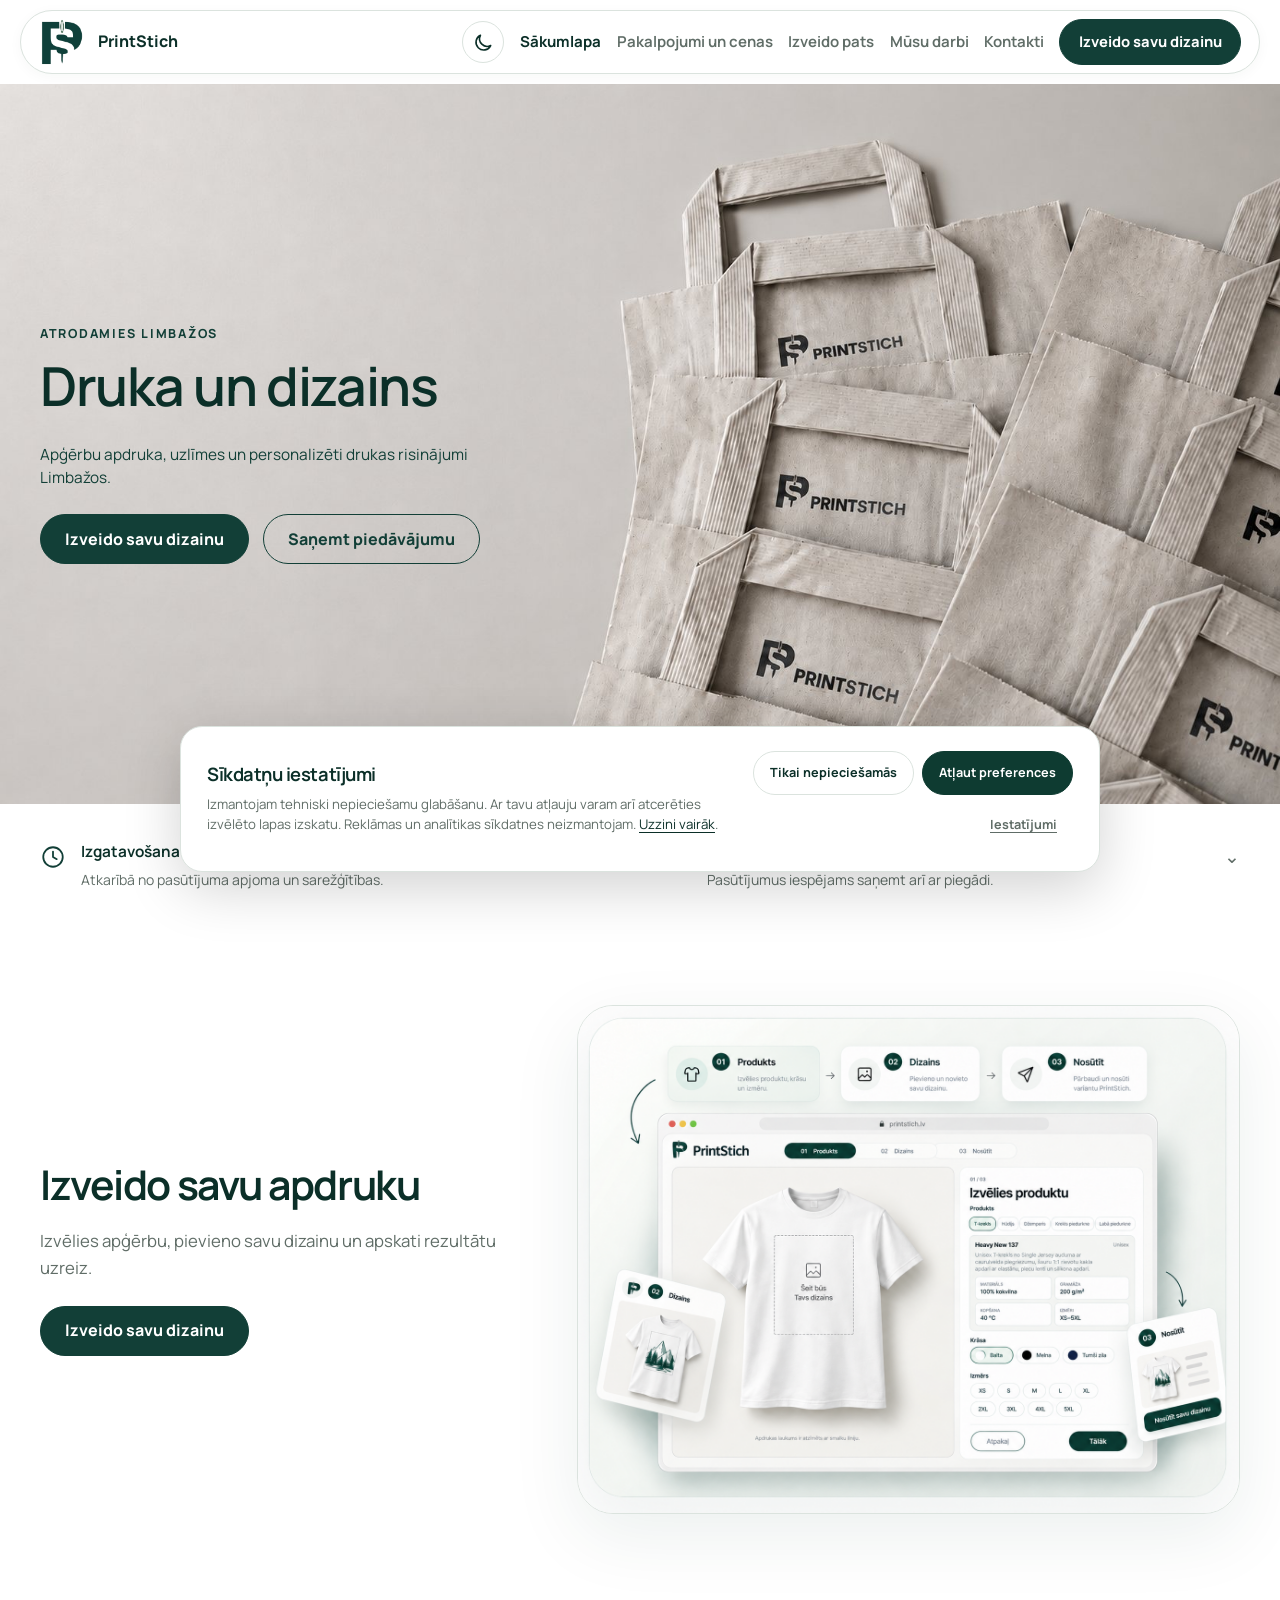
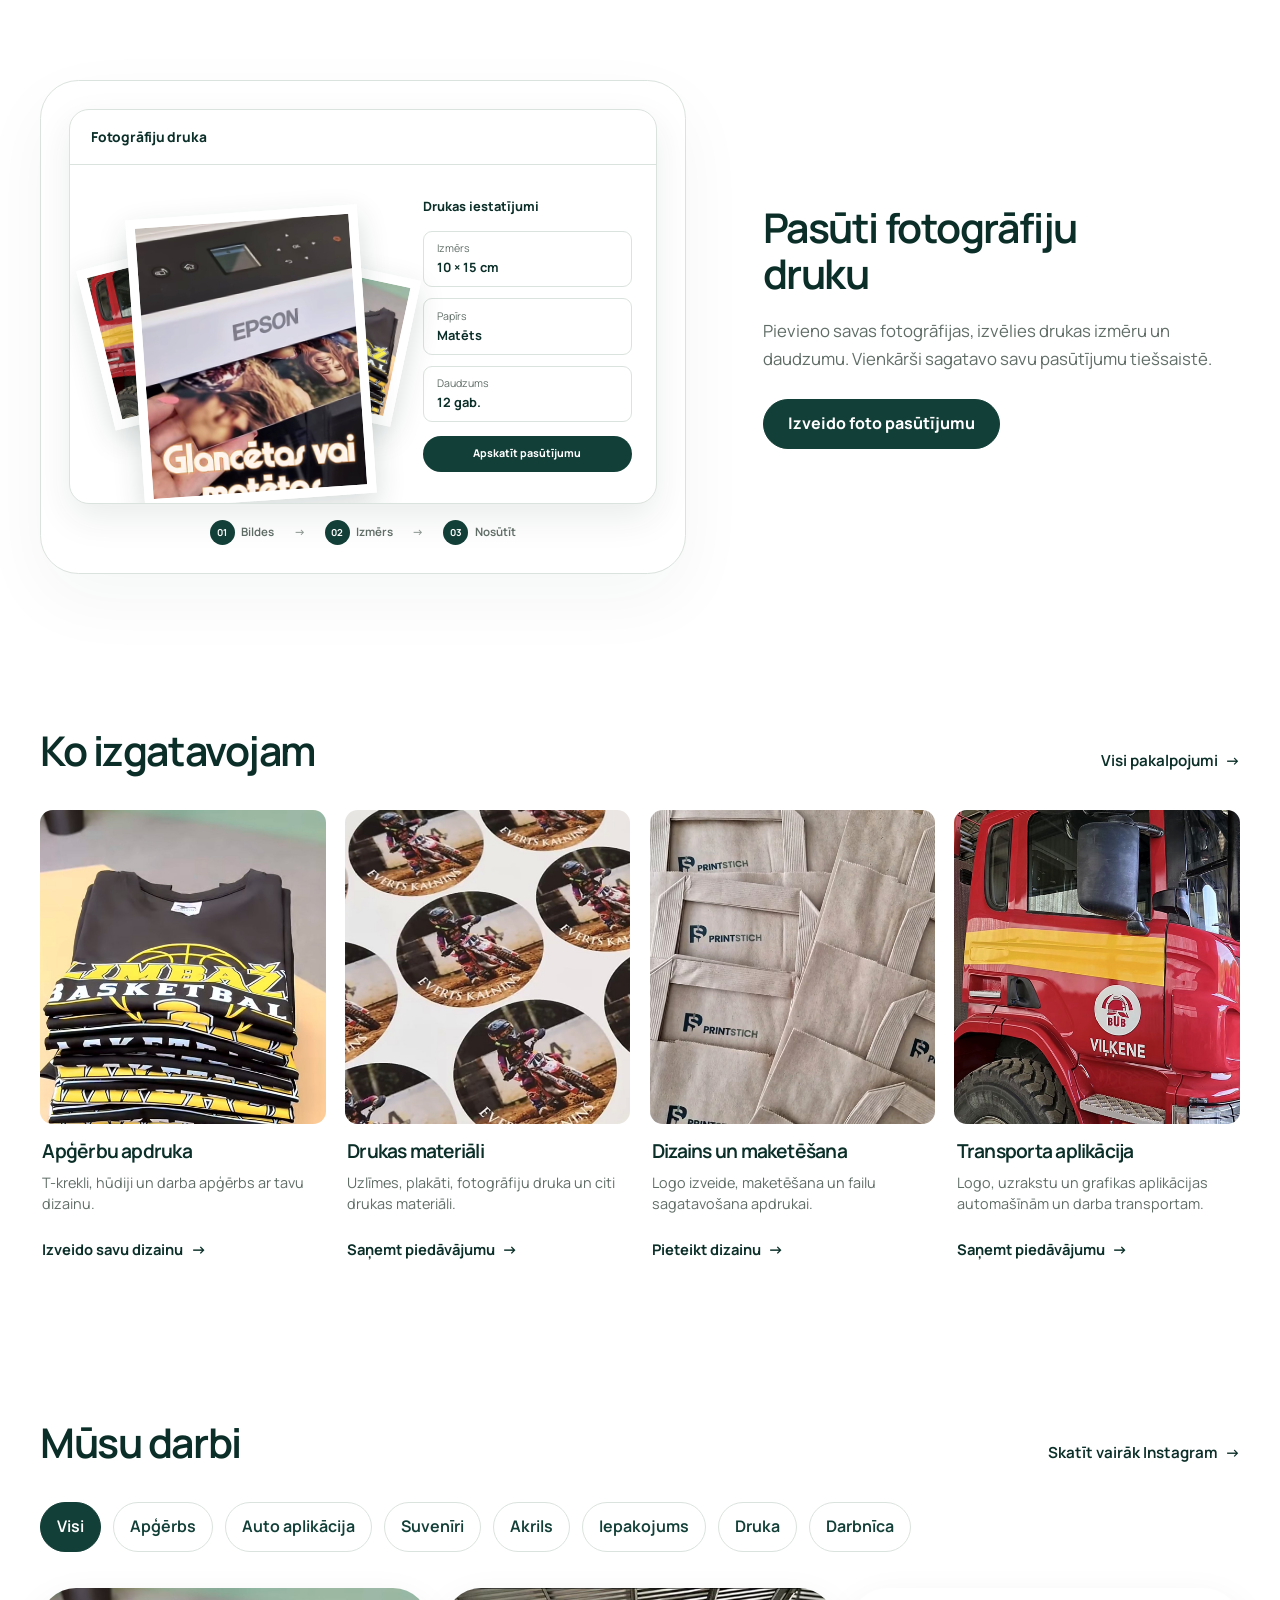
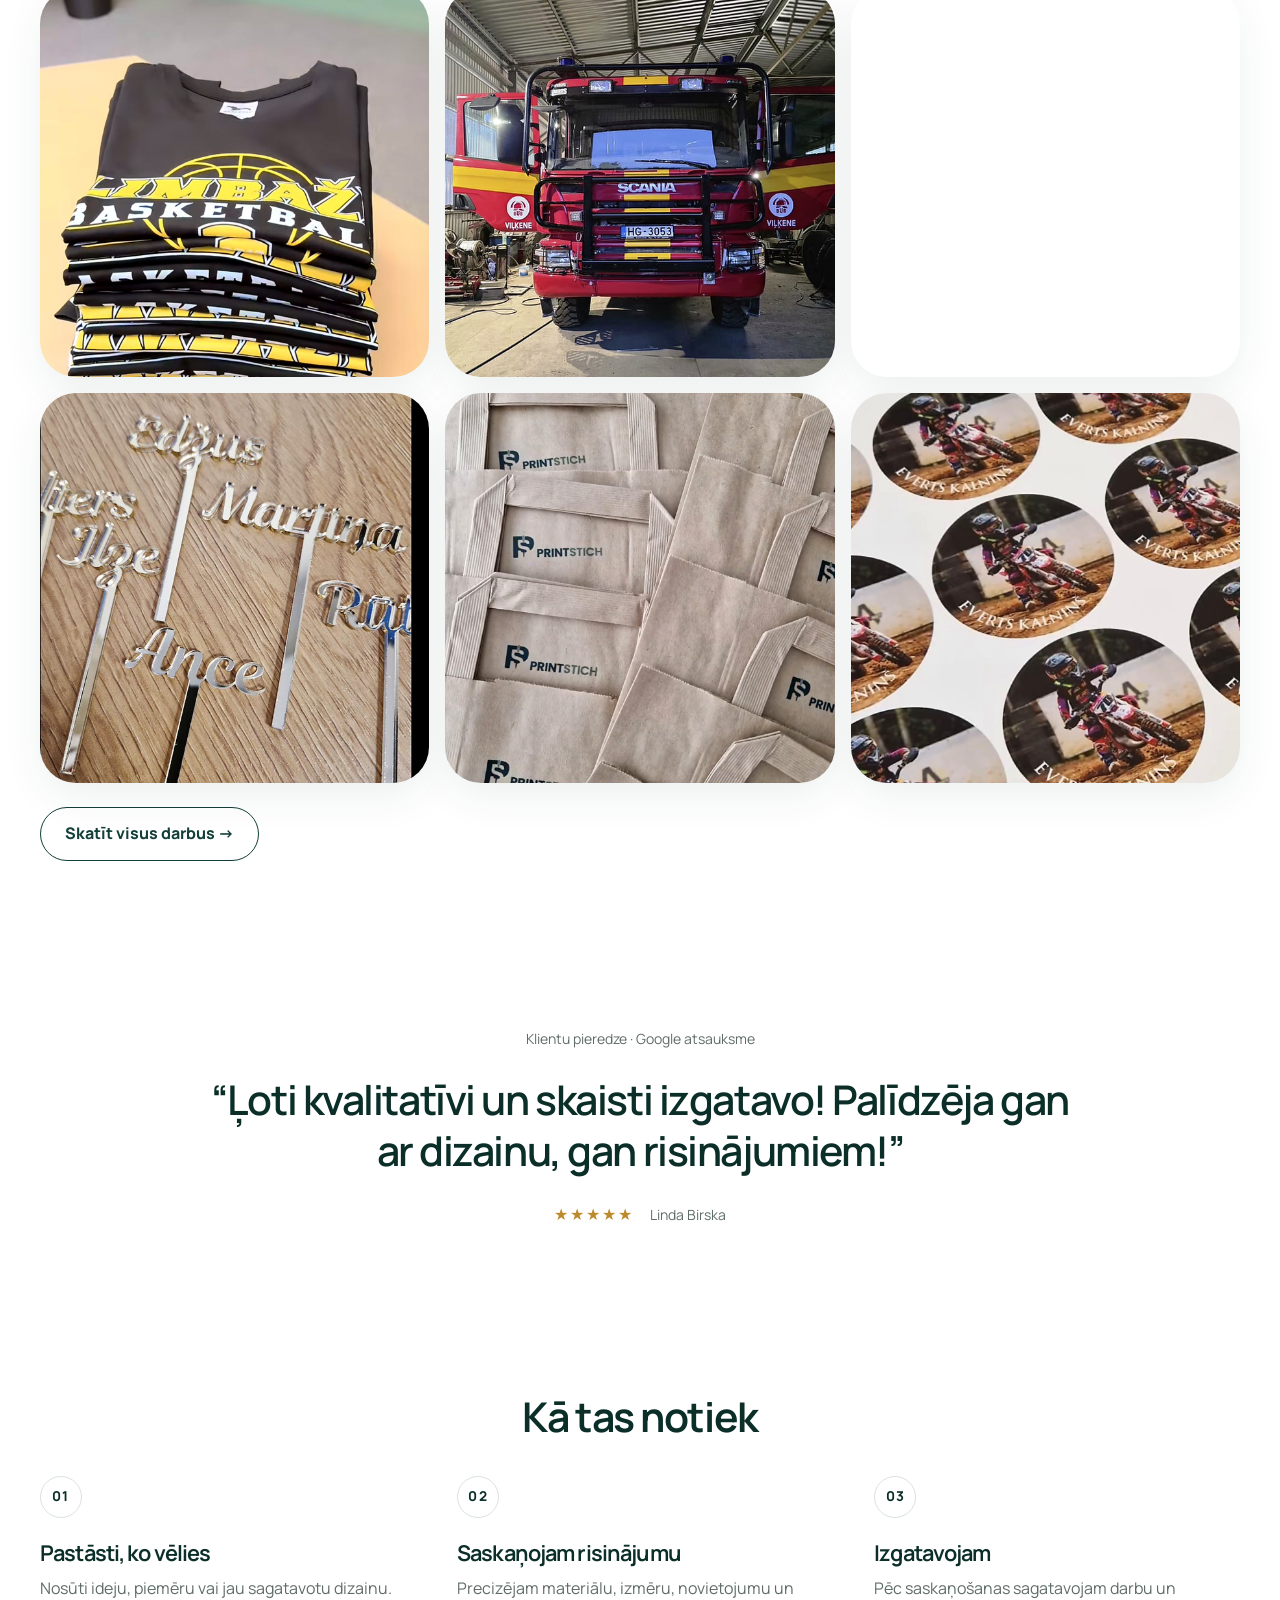
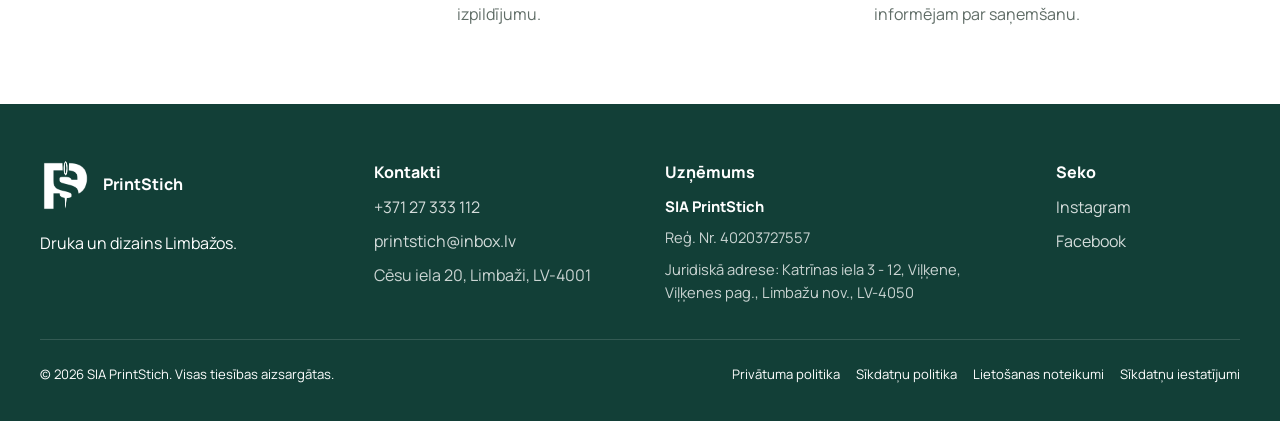
==== commit a9142c00: "Remove 02/03 decorative stage from homepage photo order preview" ====
--- a/index.html
+++ b/index.html
@@ -132,7 +132,6 @@
       <div class="photo-order-window">
         <div class="photo-order-window-top">
           <span class="photo-order-window-brand">Fotogrāfiju druka</span>
-          <span class="photo-order-window-stage">02 / 03</span>
         </div>
         <div class="photo-order-window-body">
           <div class="photo-order-prints">
--- a/css/style.css
+++ b/css/style.css
@@ -1809,3 +1809,59 @@
   .photo-print-table th, .photo-print-table td { padding: .9rem .65rem; font-size: .8rem; }
   .photo-print-table th:first-child { padding-right: .9rem; }
 }
+
+/* PrintStich photo print ordering feature on homepage. */
+.photo-order-feature { background:var(--color-bg); padding-block:clamp(3.5rem,7vw,7rem); }
+.photo-order-shell { display:grid; grid-template-columns:minmax(0,1.15fr) minmax(0,.85fr); align-items:center; gap:clamp(2.5rem,6vw,6rem); }
+.photo-order-copy { min-width:0; max-width:34rem; }
+.photo-order-copy h2 { max-width:12ch; font-size:var(--type-section,clamp(2rem,3.2vw,3.1rem)); line-height:1.12; letter-spacing:-.035em; margin:0 0 1.25rem; }
+.photo-order-copy p { max-width:31rem; color:var(--color-text-muted); font-size:1.05rem; line-height:1.65; margin:0 0 1.65rem; }
+.photo-order-button, html[data-theme="dark"] .photo-order-button { background:#123f37; border-color:#123f37; color:#fff; }
+.photo-order-button:hover, html[data-theme="dark"] .photo-order-button:hover { background:#0b2f28; border-color:#0b2f28; color:#fff; }
+.photo-order-visual { min-width:0; position:relative; padding:clamp(1.1rem,2.2vw,2rem); border:1px solid var(--color-border); border-radius:clamp(1.25rem,3vw,2.5rem); background:var(--color-surface); box-shadow:0 25px 70px rgba(13,44,35,.045); }
+.photo-order-window { overflow:hidden; border:1px solid var(--color-border); border-radius:20px; background:var(--color-surface); box-shadow:0 14px 36px rgba(13,44,35,.085); }
+.photo-order-window-top { display:flex; align-items:center; justify-content:space-between; gap:1rem; padding:1rem 1.3rem; border-bottom:1px solid var(--color-border); }
+.photo-order-window-brand { font-size:.86rem; font-weight:750; letter-spacing:-.015em; }
+.photo-order-window-stage { font-size:.7rem; color:var(--color-text-muted); font-weight:700; letter-spacing:.08em; }
+.photo-order-window-body { display:grid; grid-template-columns:minmax(0,1.2fr) minmax(145px,.8fr); gap:1rem; padding:clamp(1rem,2vw,1.5rem); align-items:center; }
+.photo-order-prints { position:relative; isolation:isolate; min-width:0; min-height:290px; display:flex; align-items:center; justify-content:center; }
+.photo-order-print { margin:0; position:absolute; overflow:hidden; background:#fff; border:9px solid #fff; box-shadow:0 11px 30px rgba(13,44,35,.16); }
+.photo-order-print img { display:block; width:100%; height:100%; object-fit:cover; }
+.photo-order-print-primary { width:74%; aspect-ratio:4/5; left:13%; top:8%; z-index:3; transform:rotate(-4deg); }
+.photo-order-print-secondary { width:42%; aspect-ratio:4/5; left:0; top:22%; z-index:2; transform:rotate(-14deg); }
+.photo-order-print-tertiary { width:38%; aspect-ratio:4/5; right:0; top:27%; z-index:2; transform:rotate(12deg); }
+.photo-order-preview-panel { align-self:stretch; display:flex; flex-direction:column; justify-content:center; min-width:0; gap:.7rem; }
+.photo-order-preview-panel > span { color:var(--color-text-strong); font-size:.8rem; font-weight:750; margin-bottom:.2rem; }
+.photo-order-preview-control { display:flex; flex-direction:column; padding:.65rem .8rem; border-radius:9px; border:1px solid var(--color-border); gap:.2rem; }
+.photo-order-preview-control small { color:var(--color-text-muted); font-size:.66rem; line-height:1.3; }
+.photo-order-preview-control strong { color:var(--color-text-strong); font-size:.8rem; font-weight:700; line-height:1.3; }
+.photo-order-preview-action { display:flex; align-items:center; justify-content:center; padding:.7rem .45rem; margin-top:.15rem; border-radius:999px; color:#fff; background:#123f37; font-size:.67rem; font-weight:750; line-height:1.3; text-align:center; }
+.photo-order-progress { display:flex; align-items:center; justify-content:center; gap:clamp(.65rem,1.5vw,1.2rem); padding:1rem .15rem 0; color:var(--color-text-muted); font-size:.72rem; font-weight:650; }
+.photo-order-progress span:not(.photo-order-progress-arrow) { display:inline-flex; align-items:center; gap:.4rem; }
+.photo-order-progress b { display:grid; place-items:center; flex:0 0 25px; width:25px; height:25px; border-radius:50%; color:#fff; background:#123f37; font-size:.6rem; }
+.photo-order-progress-arrow { color:var(--color-text-muted); opacity:.7; }
+@media(max-width:1000px) {
+  .photo-order-shell { gap:2.5rem; }
+  .photo-order-window-body { grid-template-columns:1fr; }
+  .photo-order-preview-panel { display:none; }
+  .photo-order-prints { min-height:280px; }
+}
+@media(max-width:767px) {
+  .photo-order-feature { padding-block:3rem; }
+  .photo-order-shell { grid-template-columns:1fr; gap:1.75rem; }
+  .photo-order-visual { order:2; padding:1rem; }
+  .photo-order-copy { order:1; }
+  .photo-order-copy h2 { margin-bottom:.85rem; }
+  .photo-order-copy p { font-size:.95rem; margin-bottom:1.2rem; }
+  .photo-order-window-body { grid-template-columns:minmax(0,1.15fr) minmax(110px,.85fr); gap:.75rem; }
+  .photo-order-preview-panel { display:flex; }
+  .photo-order-prints { min-height:240px; }
+}
+@media(max-width:420px) {
+  .photo-order-window-body { display:block; }
+  .photo-order-prints { min-height:260px; }
+  .photo-order-preview-panel { display:none; }
+  .photo-order-progress { gap:.45rem; font-size:.65rem; }
+  .photo-order-progress b { width:22px; height:22px; flex-basis:22px; }
+}
+@media(prefers-reduced-motion:reduce){.photo-order-feature *, .photo-order-feature *::before { scroll-behavior:auto; }}
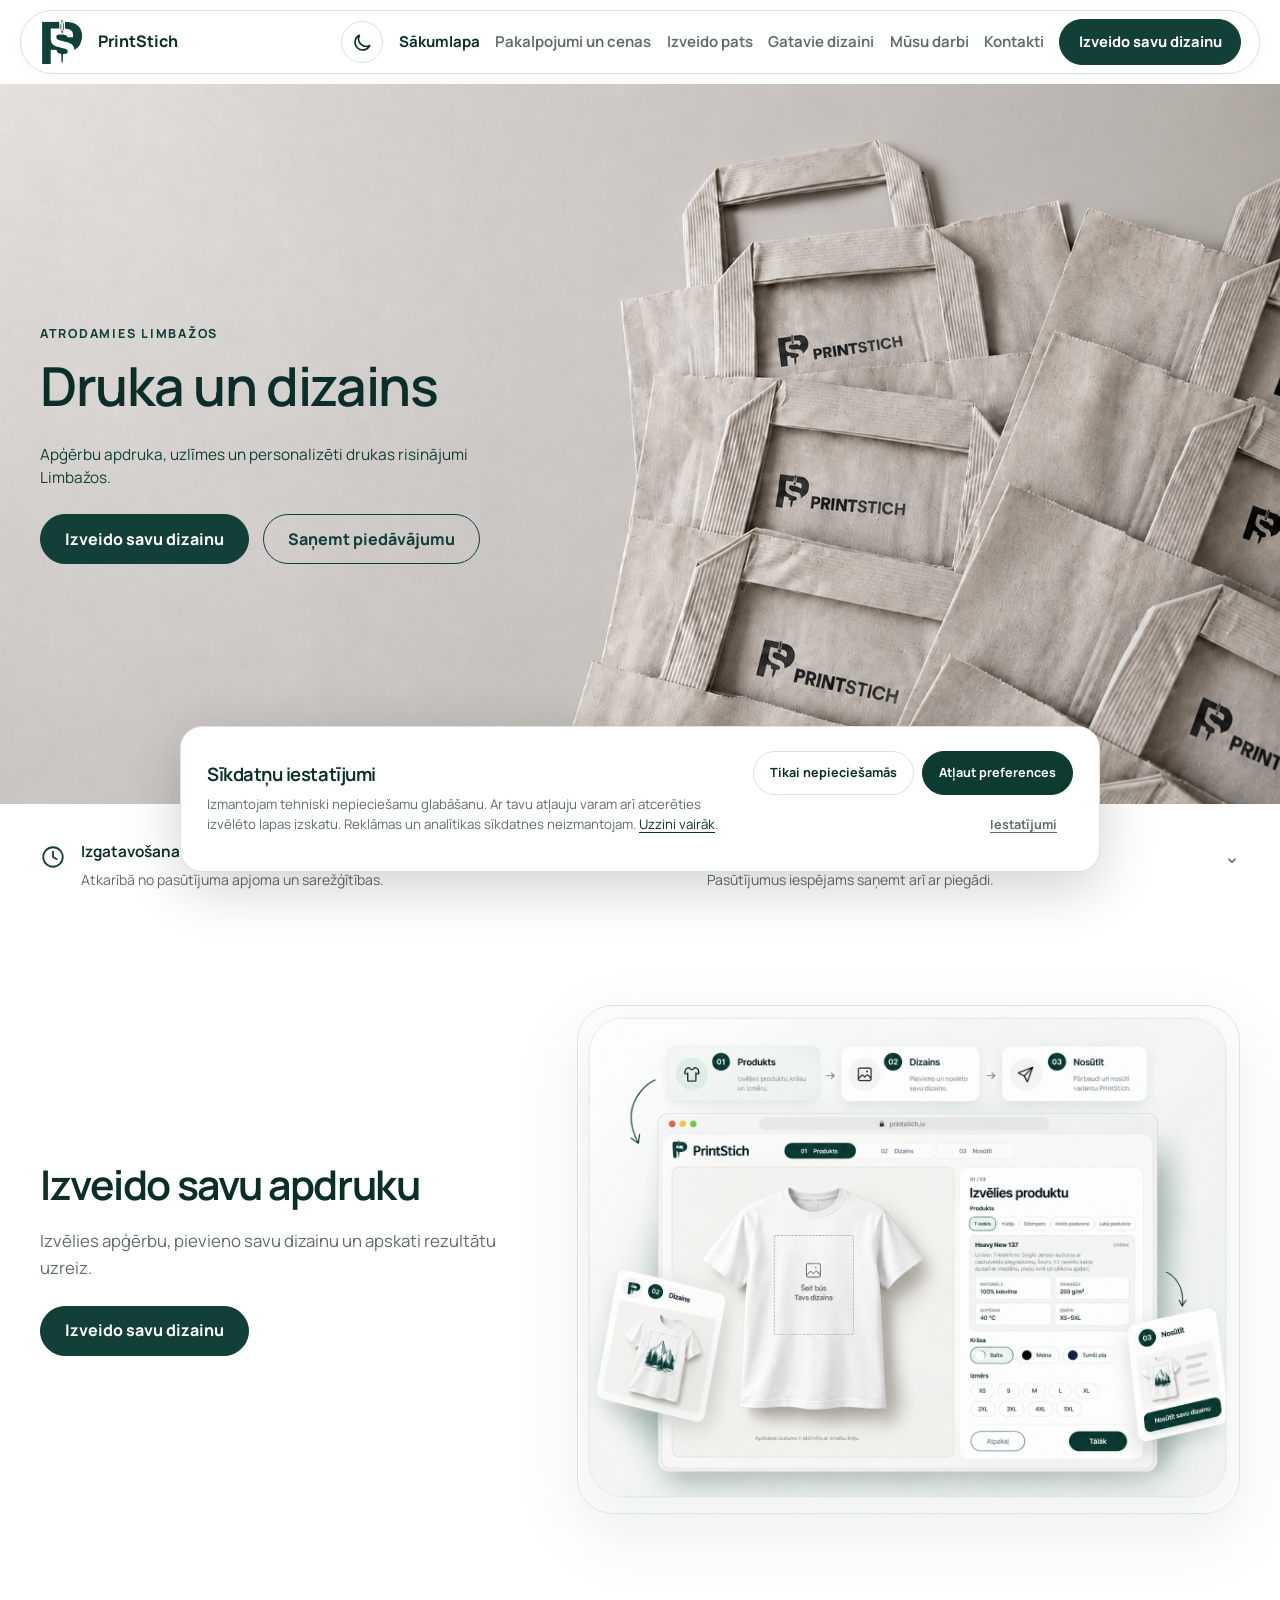
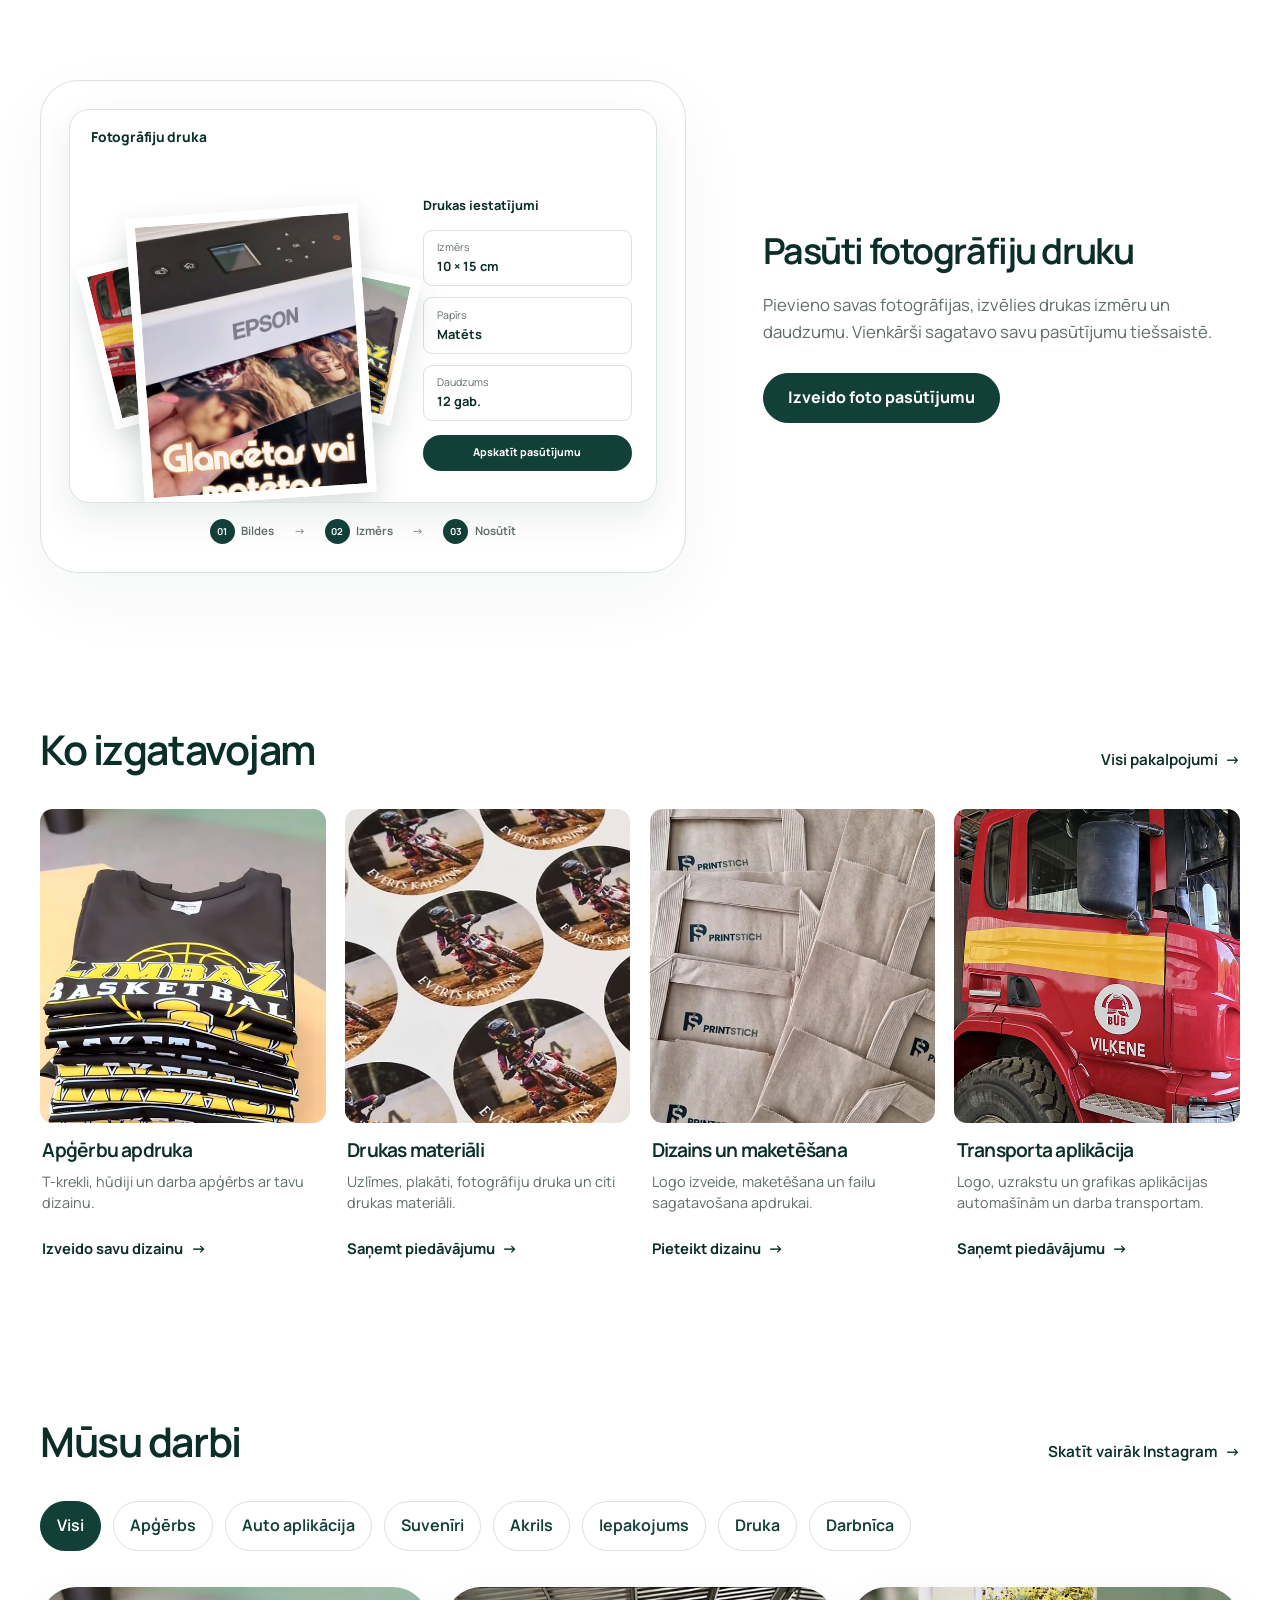
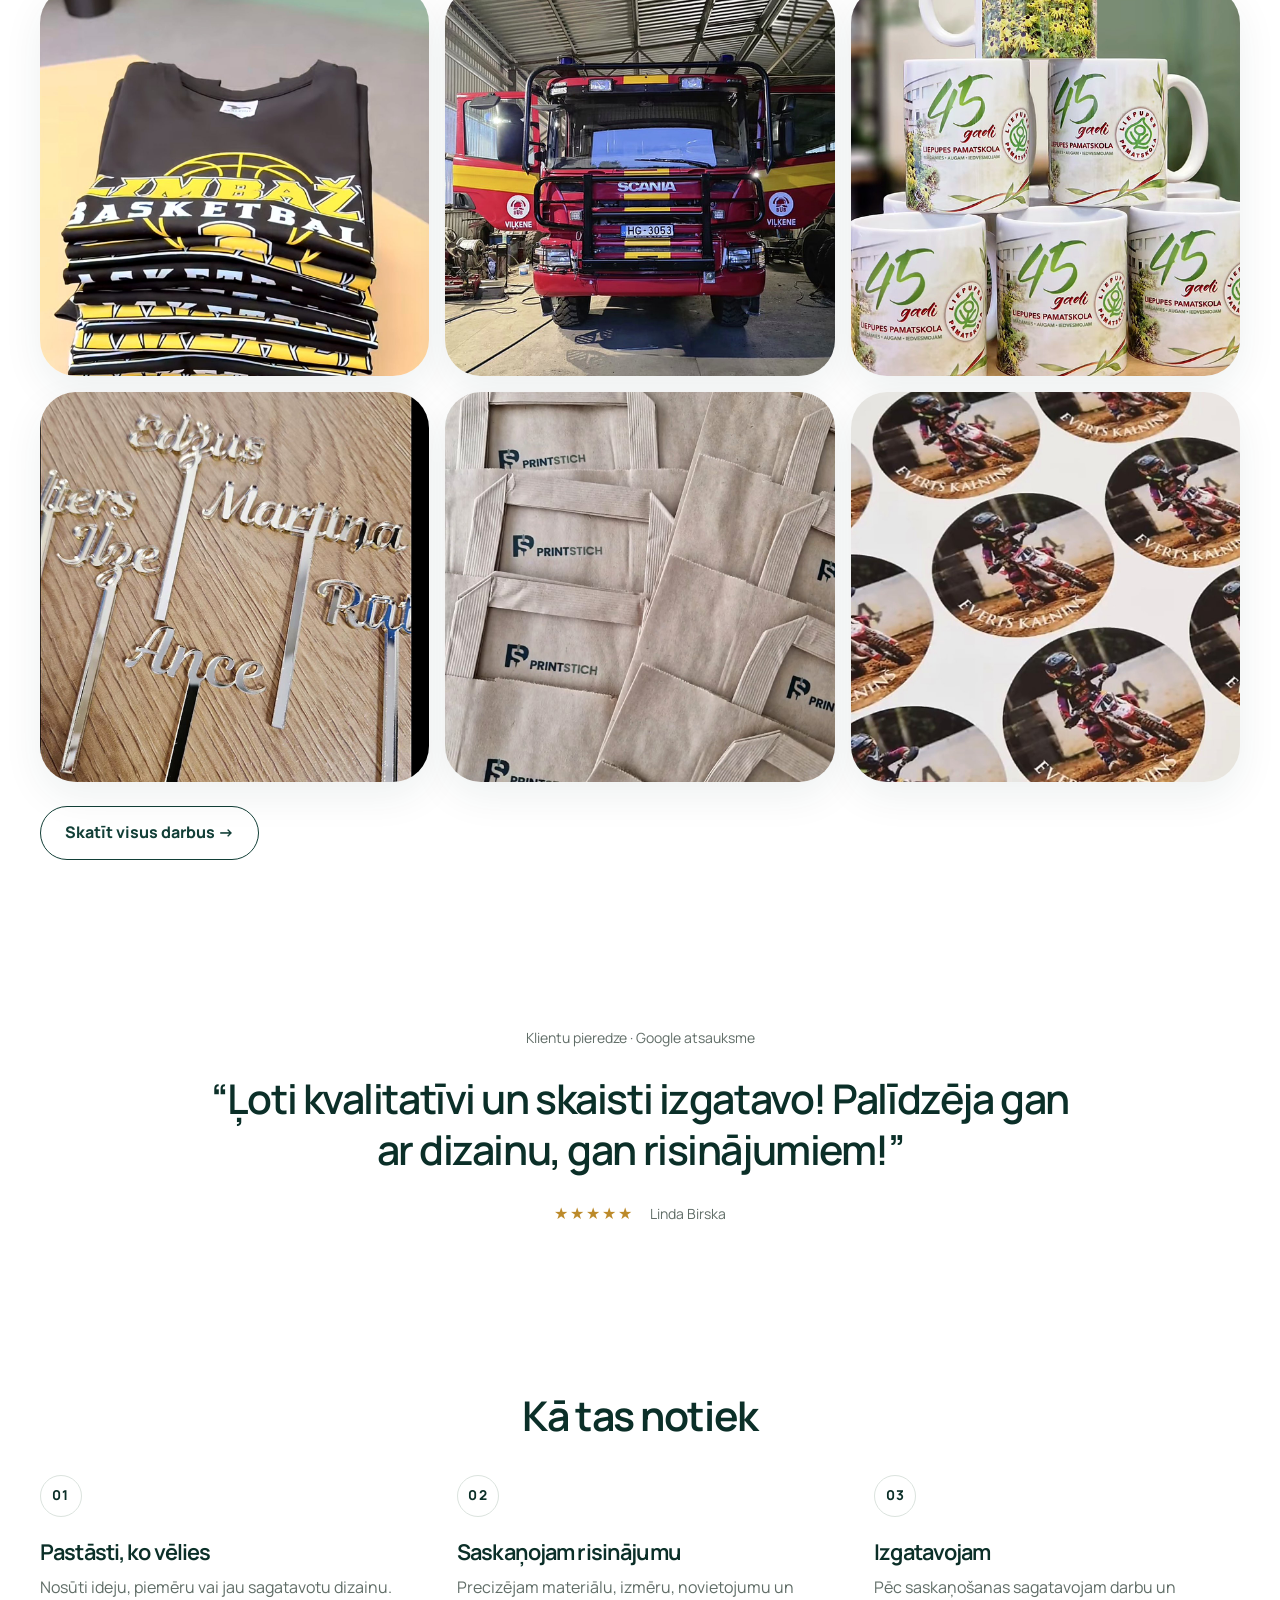
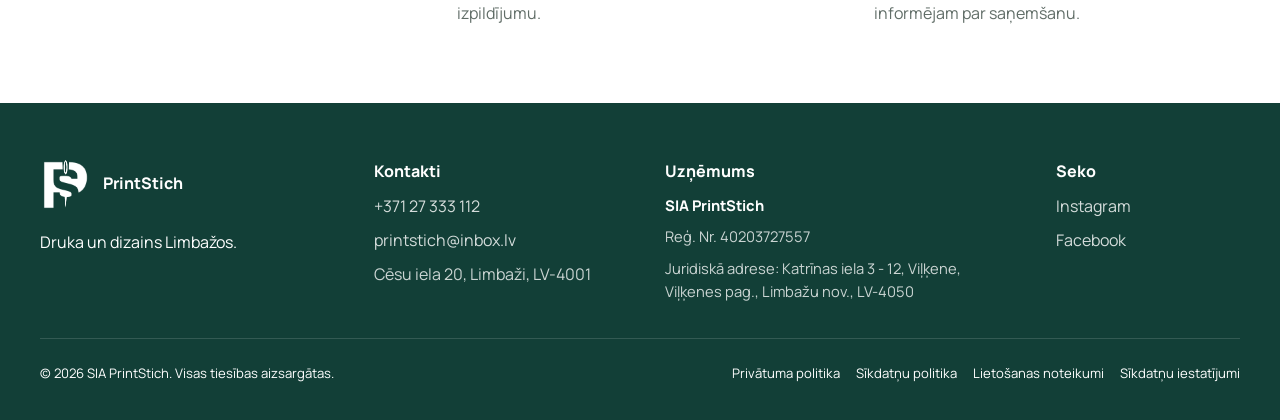
==== commit 3d91e174: "Link new ready-made designs collection in PrintStich navigation and configurator" ====
--- a/index.html
+++ b/index.html
@@ -65,7 +65,7 @@
       <div class="header-actions"><a class="button button-small header-mobile-cta" href="konfigurators.html">Izveido savu dizainu</a><button class="theme-toggle" type="button" data-theme-toggle aria-label="Ieslēgt tumšo režīmu" title="Ieslēgt tumšo režīmu" aria-pressed="false"><svg class="theme-icon-moon" viewBox="0 0 24 24" aria-hidden="true"><path d="M20.2 15.5A8.7 8.7 0 0 1 8.5 3.8 8.8 8.8 0 1 0 20.2 15.5Z"/></svg><svg class="theme-icon-sun" viewBox="0 0 24 24" aria-hidden="true"><circle cx="12" cy="12" r="4"/><path d="M12 2v2m0 16v2M4.93 4.93l1.42 1.42m11.3 11.3 1.42 1.42M2 12h2m16 0h2M4.93 19.07l1.42-1.42m11.3-11.3 1.42-1.42"/></svg></button><button class="menu-toggle" type="button" aria-expanded="false" aria-controls="site-nav" data-menu-toggle>
         <span class="sr-only">Atvērt izvēlni</span><span></span><span></span>
       </button></div>
-      <nav class="site-nav" id="site-nav" aria-label="Galvenā navigācija" data-nav><a href="index.html" aria-current="page">Sākumlapa</a><a href="pakalpojumi.html">Pakalpojumi un cenas</a><a href="konfigurators.html">Izveido pats</a><a href="musu-darbi.html">Mūsu darbi</a><a href="kontakti.html">Kontakti</a><a class="button button-small" href="konfigurators.html">Izveido savu dizainu</a></nav>
+      <nav class="site-nav" id="site-nav" aria-label="Galvenā navigācija" data-nav><a href="index.html" aria-current="page">Sākumlapa</a><a href="pakalpojumi.html">Pakalpojumi un cenas</a><a href="konfigurators.html">Izveido pats</a><a href="gatavie-dizaini.html">Gatavie dizaini</a><a href="musu-darbi.html">Mūsu darbi</a><a href="kontakti.html">Kontakti</a><a class="button button-small" href="konfigurators.html">Izveido savu dizainu</a></nav>
     </div>
   </header>
   <main id="top">
--- a/css/style.css
+++ b/css/style.css
@@ -1254,7 +1254,7 @@
 }
 a.gallery-more { display: block; width: fit-content; text-align: center; }
 .contact-details-grid { display: grid; grid-template-columns: repeat(3, minmax(0, 1fr)); gap: 2rem; }
-.contact-detail { border-top: 1px solid var(--color-border); padding-top: 1.25rem; min-width: 0; }
+.contact-detail { min-width: 0; }
 .contact-detail > a { display: block; width: fit-content; margin-bottom: .35rem; }
 .contact-detail p { color: var(--color-text-muted); margin: .35rem 0 0; }
 .opening-hours { margin: 0; }
@@ -1568,8 +1568,8 @@
 .starting-prices-inner { display: grid; grid-template-columns: minmax(0, .85fr) minmax(0, 1.15fr); gap: clamp(2rem, 5vw, 6rem); align-items: start; }
 .starting-prices-heading h2 { margin: 0 0 1rem; color: var(--color-text-strong); font-size: clamp(2rem, 3.2vw, 3.4rem); letter-spacing: -.04em; line-height: 1.1; }
 .starting-prices-heading p { max-width: 28rem; margin: 0; color: var(--color-text-muted); line-height: 1.6; }
-.starting-prices-list { margin: 0; border-top: 1px solid var(--color-border); }
-.starting-prices-list > div { display: flex; align-items: baseline; justify-content: space-between; gap: 1rem; padding: 1.25rem 0; border-bottom: 1px solid var(--color-border); }
+.starting-prices-list { margin: 0; }
+.starting-prices-list > div { display: flex; align-items: baseline; justify-content: space-between; gap: 1rem; padding: 1.15rem 0; }
 .starting-prices-list dt { color: var(--color-text-strong); font-weight: 600; }
 .starting-prices-list dd { margin: 0; white-space: nowrap; color: var(--color-text-strong); font-weight: 700; }
 .starting-prices-note { margin: 1.1rem 0 1.5rem; color: var(--color-text-muted); font-size: .875rem; line-height: 1.6; }
@@ -1762,9 +1762,9 @@
 /* Reusable compact order information below services and step-three summary. */
 .service-order-details { padding-block: clamp(2.5rem, 5vw, 4.5rem); }
 .service-order-details h2 { margin: 0 0 1.5rem; }
-.order-details-list { border-top: 1px solid var(--color-border); border-bottom: 1px solid var(--color-border); }
-.order-detail-item + .order-detail-item { border-top: 1px solid var(--color-border); }
-.order-detail-item summary { display: flex; align-items: center; gap: .875rem; min-height: 62px; padding: .9rem 0; cursor: pointer; list-style: none; color: var(--color-text-strong); font-weight: 650; }
+.order-details-list { display: grid; gap: .55rem; }
+.order-detail-item + .order-detail-item { border: 0; }
+.order-detail-item summary { display: flex; align-items: center; gap: .875rem; min-height: 58px; padding: .8rem 0; cursor: pointer; list-style: none; color: var(--color-text-strong); font-weight: 650; }
 .order-detail-item summary::-webkit-details-marker { display: none; }
 .order-detail-item summary:focus-visible { outline: 2px solid var(--color-accent); outline-offset: -2px; }
 .order-detail-item summary svg { flex: 0 0 24px; width: 24px; height: 24px; color: var(--color-accent); }
@@ -1788,14 +1788,14 @@
 }
 
 /* PrintStich: photo-print pricing matrix within existing services pricing. */
-.photo-print-prices { display:grid; grid-template-columns:minmax(0, .85fr) minmax(0, 1.15fr); gap:clamp(2rem, 5vw, 6rem); margin-top:clamp(3.5rem, 6vw, 5rem); padding-top:clamp(2.5rem, 4vw, 3.5rem); border-top:1px solid var(--color-border); align-items:start; }
+.photo-print-prices { display:grid; grid-template-columns:minmax(0, .85fr) minmax(0, 1.15fr); gap:clamp(2rem, 5vw, 6rem); margin-top:clamp(3.5rem, 6vw, 5rem); padding-top:0; align-items:start; }
 .photo-print-content { min-width:0; }
 .photo-print-heading { min-width:0; }
 .photo-print-heading h2 { margin:0; font-size:clamp(2rem, 3.2vw, 3.4rem); letter-spacing:-.04em; line-height:1.1; color:var(--color-text-strong); max-width:none; font-weight:650; }
 .photo-print-table-wrap { max-width: 100%; overflow-x: auto; -webkit-overflow-scrolling: touch; }
 .photo-print-table { width: 100%; border-collapse: collapse; text-align: left; font-variant-numeric: tabular-nums; }
 .photo-print-table th, .photo-print-table td { padding: 1rem .85rem; border-bottom: 1px solid var(--color-border); white-space: nowrap; }
-.photo-print-table thead th { border-top: 1px solid var(--color-border); font-size: .875rem; font-weight: 600; color: var(--color-text-muted); }
+.photo-print-table thead th { font-size: .875rem; font-weight: 600; color: var(--color-text-muted); }
 .photo-print-table tbody th { font-weight: 600; color: var(--color-text-strong); }
 .photo-print-table tbody td { font-weight: 500; color: var(--color-text-strong); }
 .photo-print-table th:first-child, .photo-print-table td:first-child { padding-left: 0; }
@@ -1803,7 +1803,7 @@
 .photo-print-note { margin: 1rem 0 0; font-size: .875rem; line-height: 1.65; color: var(--color-text-muted); }
 .photo-print-button { margin-top:1.25rem; }
 @media (max-width: 767px) {
-  .photo-print-prices { grid-template-columns:1fr; gap:1.25rem; margin-top:2.25rem; padding-top:2rem; }
+  .photo-print-prices { grid-template-columns:1fr; gap:1.25rem; margin-top:2.25rem; padding-top:0; }
   .photo-print-heading h2 { font-size:clamp(1.8rem, 7vw, 2.15rem); }
   .photo-print-table { min-width: 370px; }
   .photo-print-table th, .photo-print-table td { padding: .9rem .65rem; font-size: .8rem; }
@@ -1814,13 +1814,13 @@
 .photo-order-feature { background:var(--color-bg); padding-block:clamp(3.5rem,7vw,7rem); }
 .photo-order-shell { display:grid; grid-template-columns:minmax(0,1.15fr) minmax(0,.85fr); align-items:center; gap:clamp(2.5rem,6vw,6rem); }
 .photo-order-copy { min-width:0; max-width:34rem; }
-.photo-order-copy h2 { max-width:12ch; font-size:var(--type-section,clamp(2rem,3.2vw,3.1rem)); line-height:1.12; letter-spacing:-.035em; margin:0 0 1.25rem; }
+.photo-order-copy h2 { max-width:none; white-space:nowrap; font-size:clamp(1.2rem,2.8vw,2.65rem); line-height:1.12; letter-spacing:-.04em; margin:0 0 1.25rem; }
 .photo-order-copy p { max-width:31rem; color:var(--color-text-muted); font-size:1.05rem; line-height:1.65; margin:0 0 1.65rem; }
 .photo-order-button, html[data-theme="dark"] .photo-order-button { background:#123f37; border-color:#123f37; color:#fff; }
 .photo-order-button:hover, html[data-theme="dark"] .photo-order-button:hover { background:#0b2f28; border-color:#0b2f28; color:#fff; }
 .photo-order-visual { min-width:0; position:relative; padding:clamp(1.1rem,2.2vw,2rem); border:1px solid var(--color-border); border-radius:clamp(1.25rem,3vw,2.5rem); background:var(--color-surface); box-shadow:0 25px 70px rgba(13,44,35,.045); }
 .photo-order-window { overflow:hidden; border:1px solid var(--color-border); border-radius:20px; background:var(--color-surface); box-shadow:0 14px 36px rgba(13,44,35,.085); }
-.photo-order-window-top { display:flex; align-items:center; justify-content:space-between; gap:1rem; padding:1rem 1.3rem; border-bottom:1px solid var(--color-border); }
+.photo-order-window-top { display:flex; align-items:center; justify-content:flex-start; gap:1rem; padding:1rem 1.3rem; }
 .photo-order-window-brand { font-size:.86rem; font-weight:750; letter-spacing:-.015em; }
 .photo-order-window-stage { font-size:.7rem; color:var(--color-text-muted); font-weight:700; letter-spacing:.08em; }
 .photo-order-window-body { display:grid; grid-template-columns:minmax(0,1.2fr) minmax(145px,.8fr); gap:1rem; padding:clamp(1rem,2vw,1.5rem); align-items:center; }
@@ -1851,7 +1851,7 @@
   .photo-order-shell { grid-template-columns:1fr; gap:1.75rem; }
   .photo-order-visual { order:2; padding:1rem; }
   .photo-order-copy { order:1; }
-  .photo-order-copy h2 { margin-bottom:.85rem; }
+  .photo-order-copy h2 { font-size:clamp(1.2rem,4.7vw,1.75rem); margin-bottom:.85rem; }
   .photo-order-copy p { font-size:.95rem; margin-bottom:1.2rem; }
   .photo-order-window-body { grid-template-columns:minmax(0,1.15fr) minmax(110px,.85fr); gap:.75rem; }
   .photo-order-preview-panel { display:flex; }
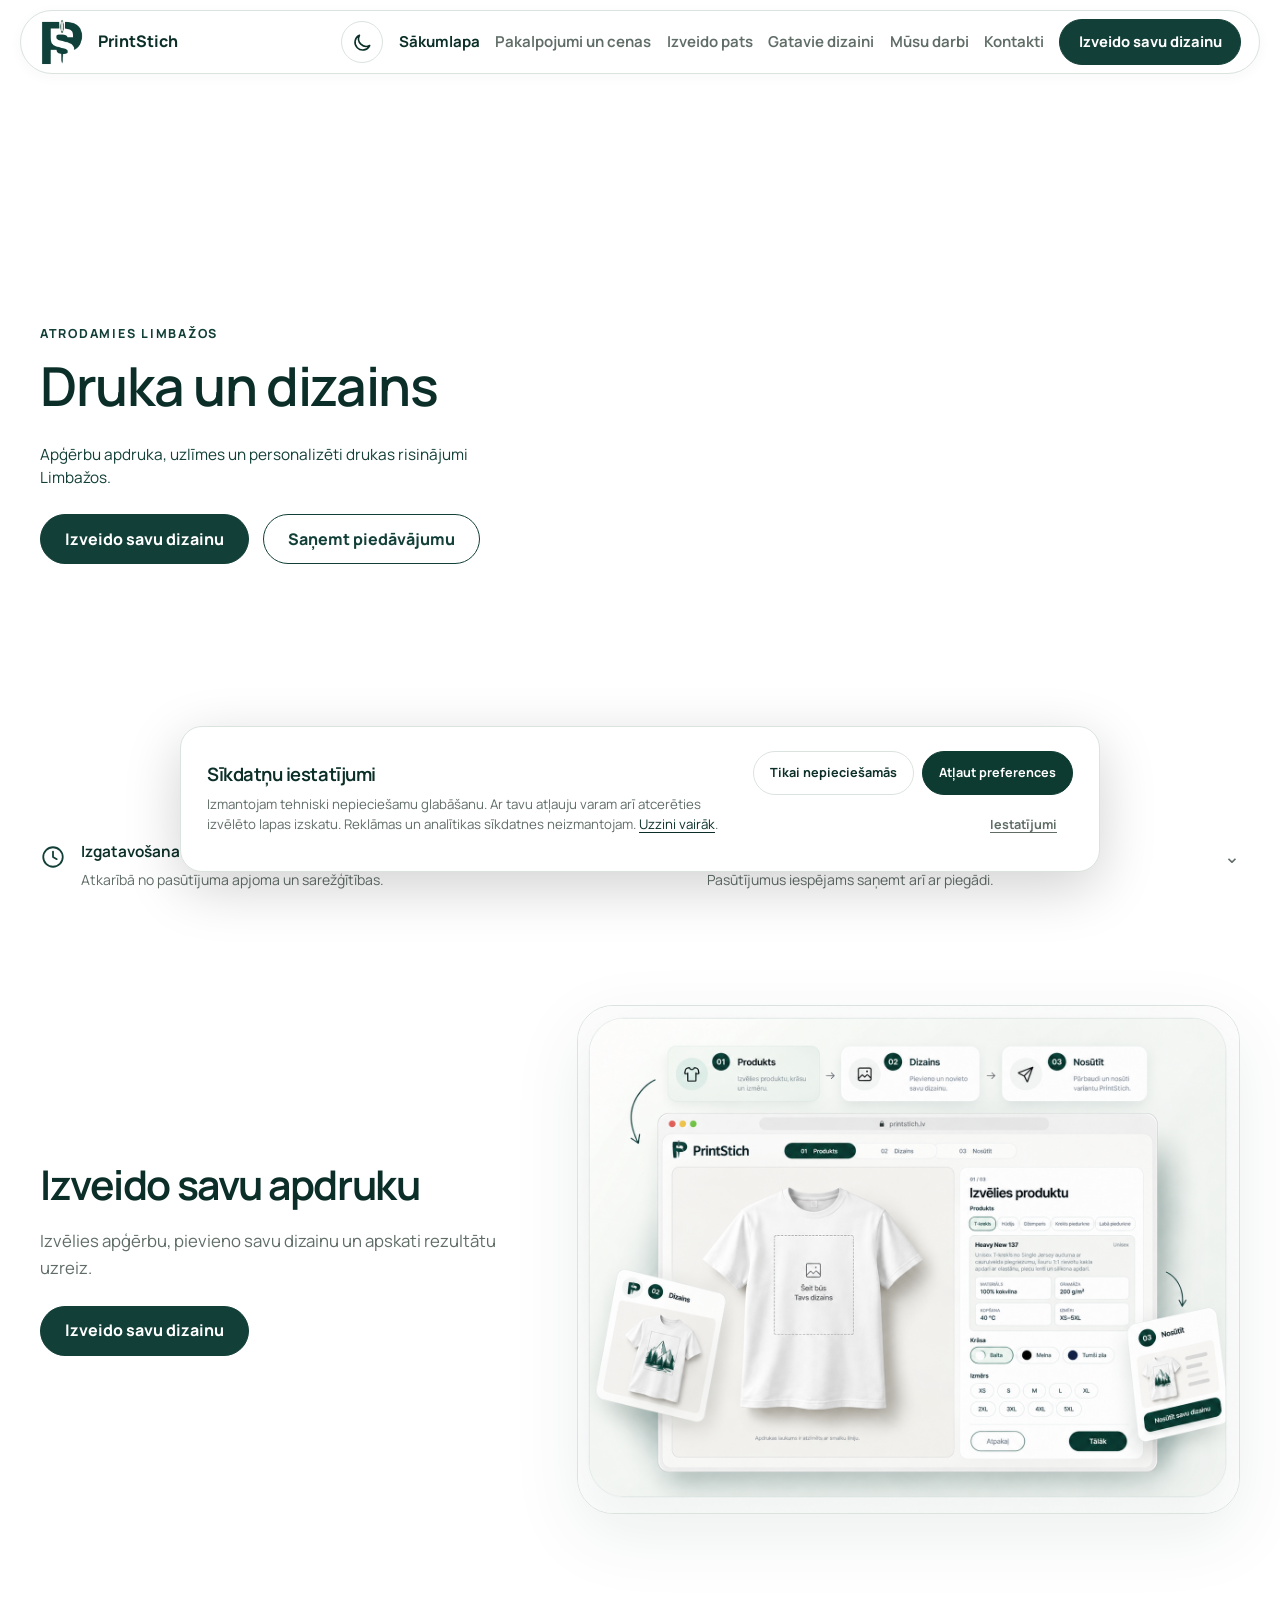
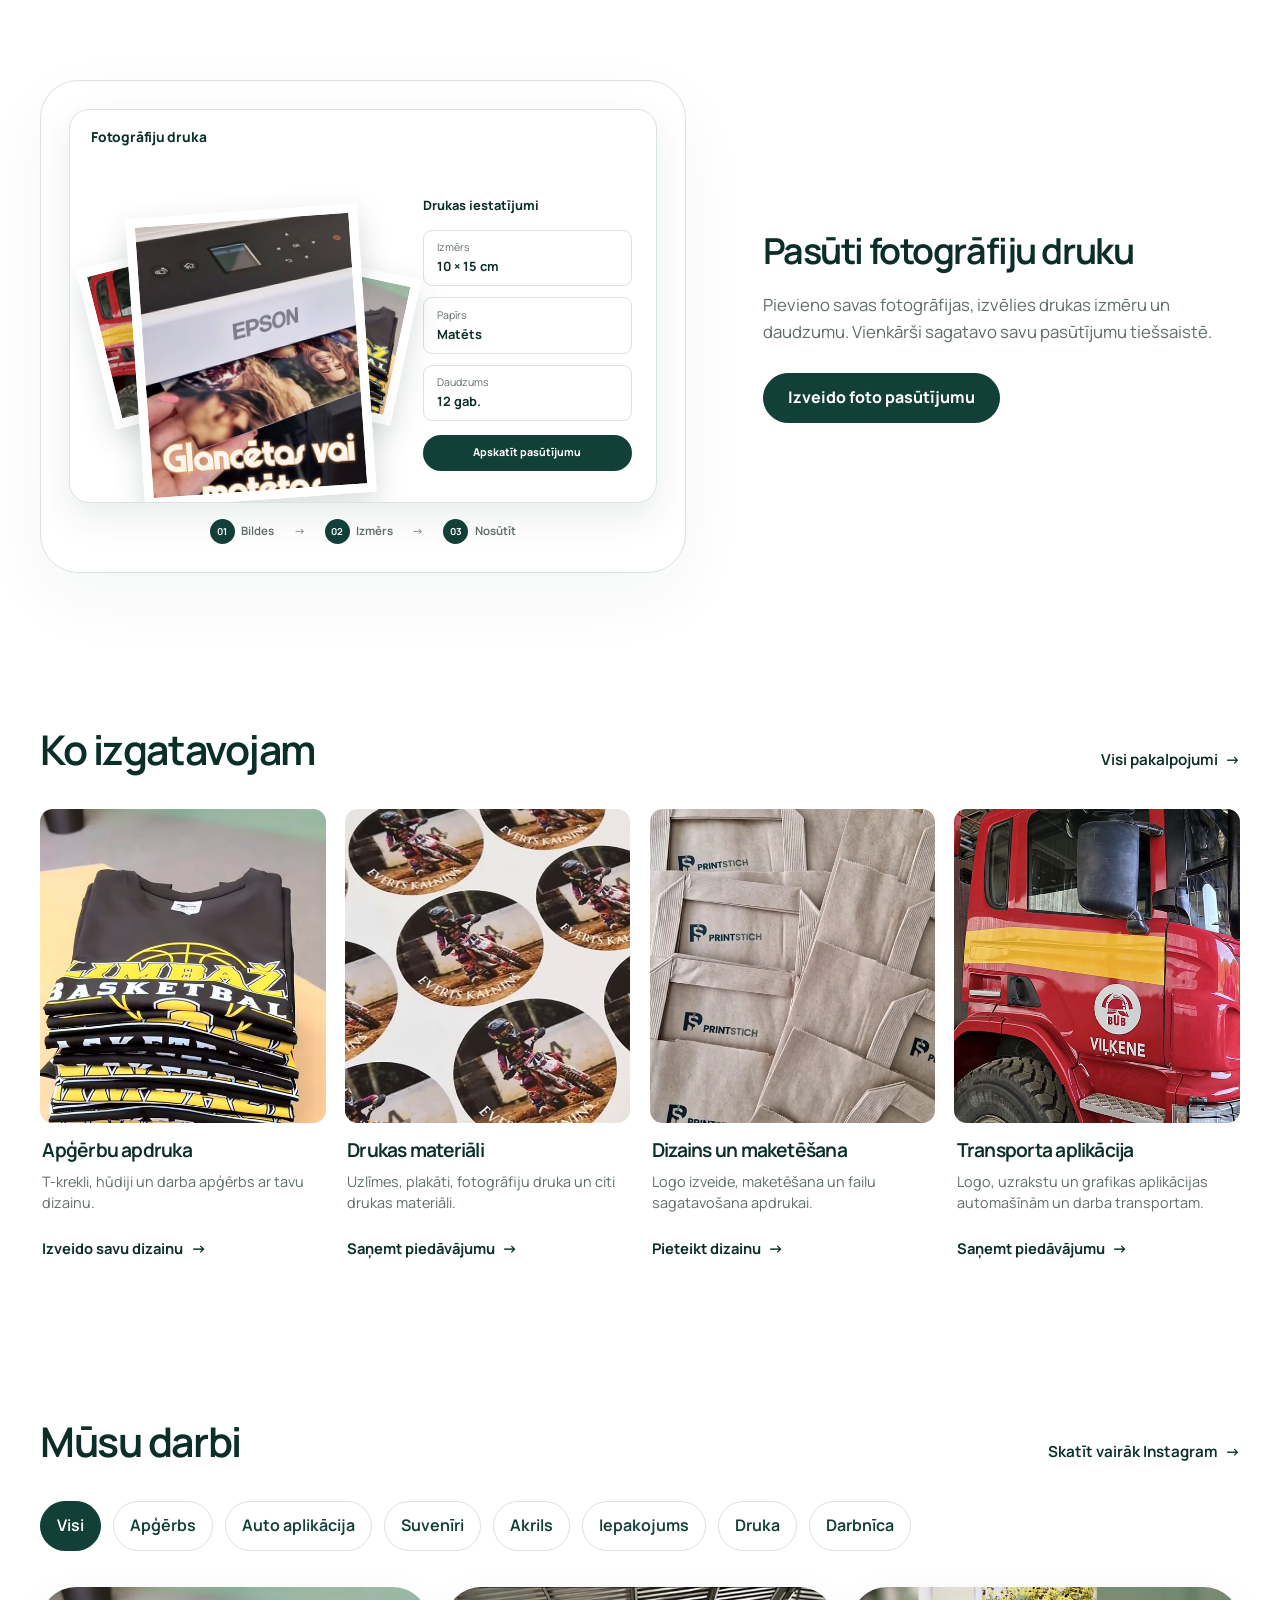
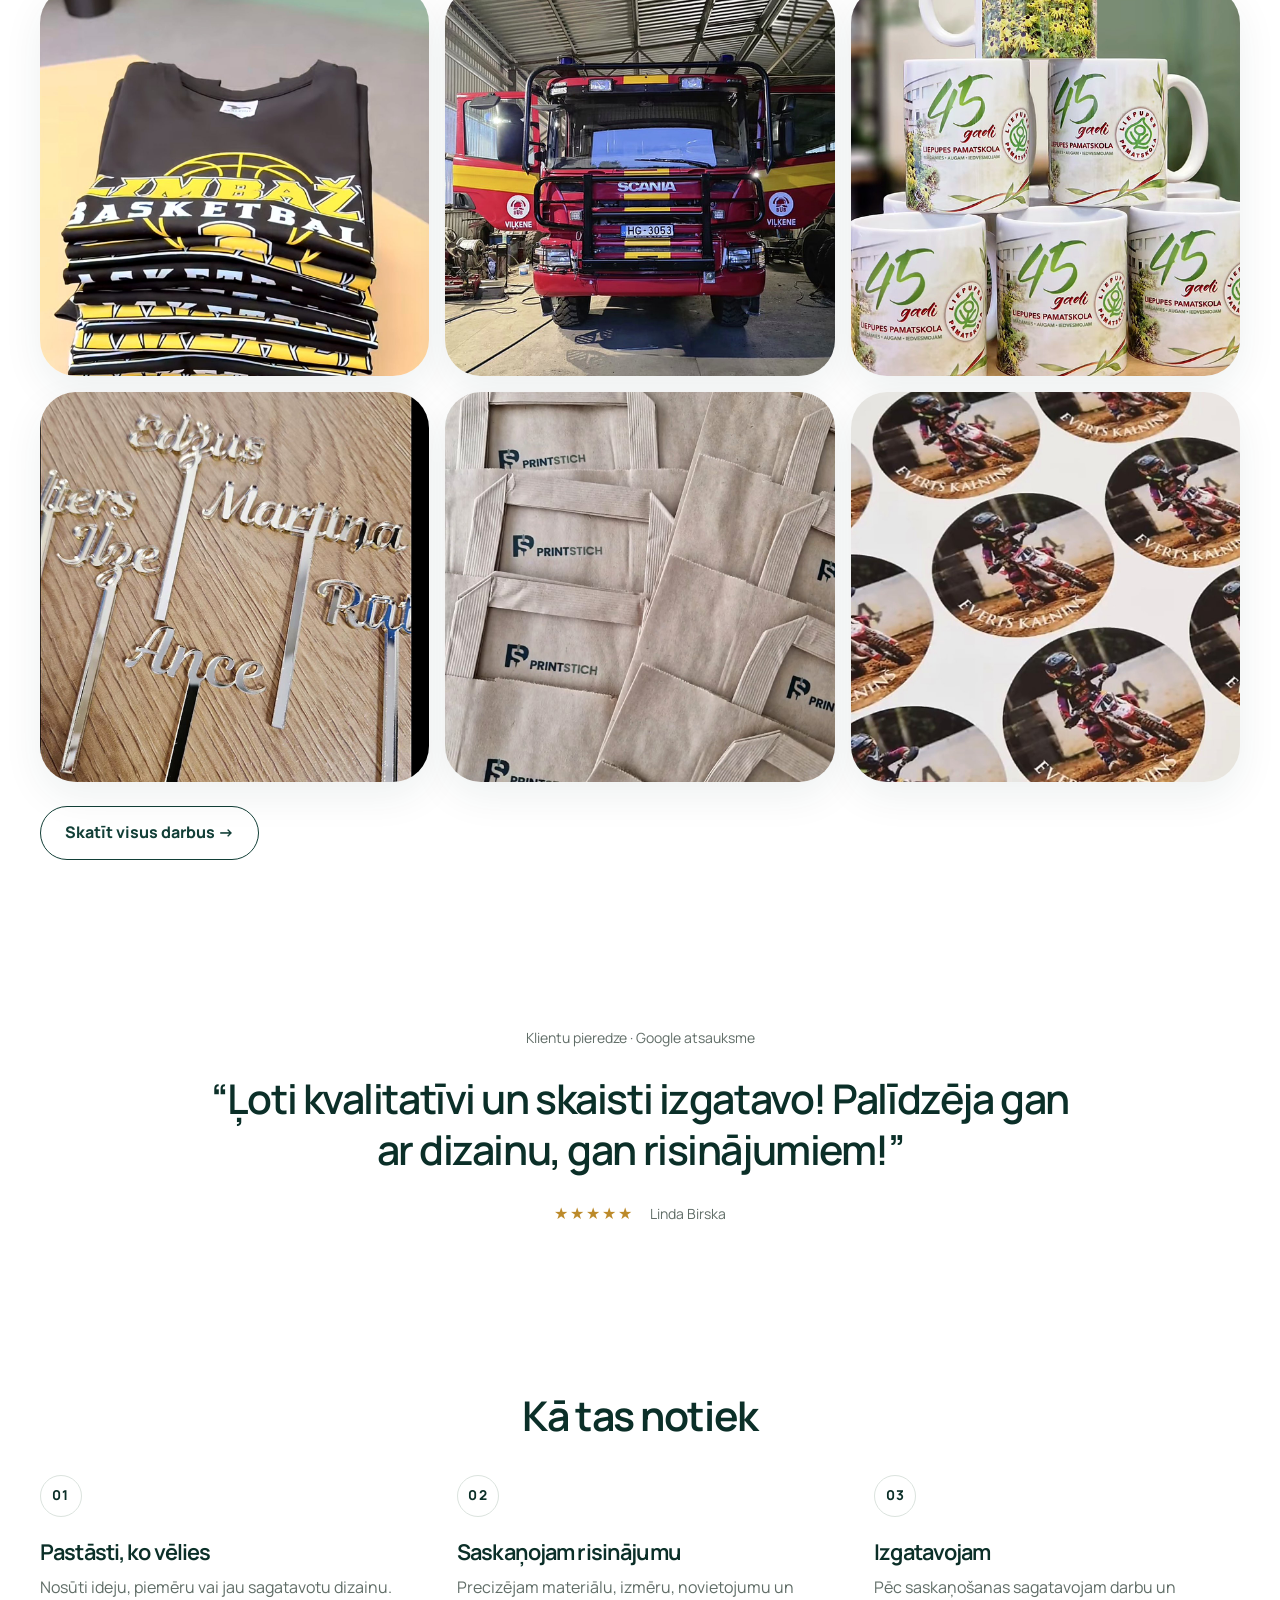
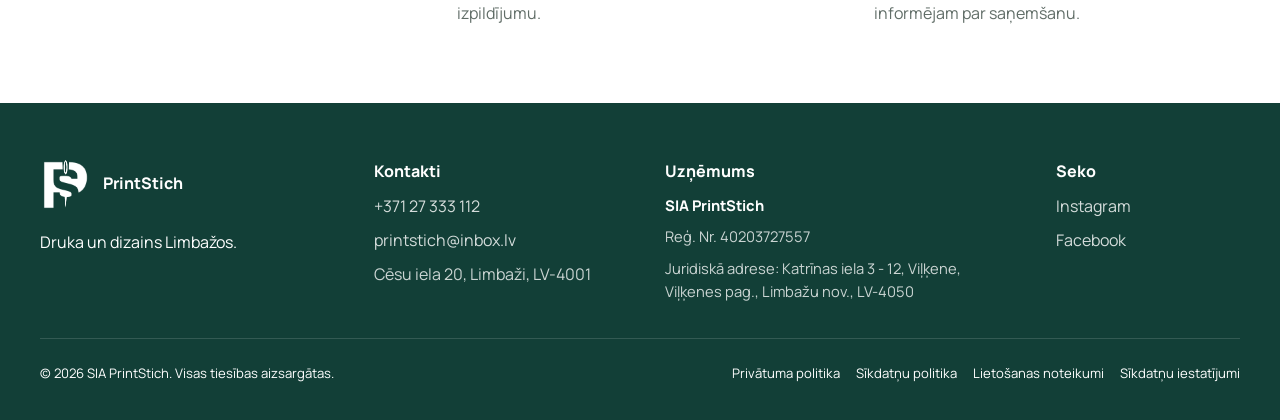
==== commit 8d46d676: "SEO: canonical printstich.lv, clean links and consistent PrintStich business metadata" ====
--- a/index.html
+++ b/index.html
@@ -3,20 +3,21 @@
 <head>
   <meta charset="utf-8">
   <meta name="viewport" content="width=device-width, initial-scale=1">
+  <meta name="robots" content="index, follow">
   <title>PrintStich — druka un dizains Limbažos</title>
-  <meta name="description" content="PrintStich Limbažos: apģērbu apdruka, uzlīmes, maketēšana un transporta aplikācija. Izveido savu dizainu vai piesaki individuālu pasūtījumu.">
+  <meta name="description" content="PrintStich Limbažos: apģērbu apdruka, fotogrāfiju druka, uzlīmes, maketēšana un transporta aplikācija. Izveido savu dizainu vai piesaki pasūtījumu.">
   <meta name="theme-color" content="#f5f7f4">
   <meta name="color-scheme" content="light">
   <meta name="supported-color-schemes" content="light">
-  <link rel="canonical" href="https://printstich.vercel.app/">
+  <link rel="canonical" href="https://printstich.lv/">
   <meta property="og:title" content="PrintStich — druka un dizains Limbažos">
   <meta property="og:description" content="Apģērbu apdruka, uzlīmes un dizains Limbažos. Izveido savu dizainu tiešsaistē vai saņem individuālu piedāvājumu.">
   <meta property="og:type" content="website">
-  <meta property="og:image" content="https://printstich.vercel.app/assets/images/logo.png">
+  <meta property="og:image" content="https://printstich.lv/assets/images/logo.png">
   <meta property="og:image:alt" content="PrintStich oriģinālais logo">
   <meta property="og:image:width" content="2008">
   <meta property="og:image:height" content="2008">
-  <meta property="og:url" content="https://printstich.vercel.app/">
+  <meta property="og:url" content="https://printstich.lv/">
   <link rel="icon" href="/assets/favicon.ico" sizes="any">
   <link rel="icon" type="image/png" sizes="32x32" href="/assets/favicon-32.png">
   <link rel="icon" type="image/png" sizes="16x16" href="/assets/favicon-16.png">
@@ -32,9 +33,11 @@
   {
     "@context": "https://schema.org",
     "@type": "LocalBusiness",
-    "name": "SIA PrintStich",
-    "url": "https://printstich.vercel.app/",
-    "image": "https://printstich.vercel.app/assets/images/logo.png",
+    "name": "PrintStich",
+    "legalName": "SIA PrintStich",
+    "@id": "https://printstich.lv/#business",
+    "url": "https://printstich.lv/",
+    "image": "https://printstich.lv/assets/images/logo.png",
     "telephone": "+37127333112",
     "email": "printstich@inbox.lv",
     "address": {
@@ -58,14 +61,14 @@
   <a class="skip-link" href="#top">Pāriet uz saturu</a>
   <header class="site-header" data-header>
     <div class="container header-inner">
-      <a class="brand" href="index.html" aria-label="PrintStich sākumlapa">
+      <a class="brand" href="/" aria-label="PrintStich sākumlapa">
         <span class="brand-logo-pair"><img src="assets/images/logo.png" class="brand-logo theme-logo-light" alt="PrintStich logo" loading="lazy" width="2008" height="2008"><img src="assets/images/logo-white.png" class="brand-logo theme-logo-dark" alt="" aria-hidden="true"></span>
         <span class="brand-name">PrintStich</span>
       </a>
-      <div class="header-actions"><a class="button button-small header-mobile-cta" href="konfigurators.html">Izveido savu dizainu</a><button class="theme-toggle" type="button" data-theme-toggle aria-label="Ieslēgt tumšo režīmu" title="Ieslēgt tumšo režīmu" aria-pressed="false"><svg class="theme-icon-moon" viewBox="0 0 24 24" aria-hidden="true"><path d="M20.2 15.5A8.7 8.7 0 0 1 8.5 3.8 8.8 8.8 0 1 0 20.2 15.5Z"/></svg><svg class="theme-icon-sun" viewBox="0 0 24 24" aria-hidden="true"><circle cx="12" cy="12" r="4"/><path d="M12 2v2m0 16v2M4.93 4.93l1.42 1.42m11.3 11.3 1.42 1.42M2 12h2m16 0h2M4.93 19.07l1.42-1.42m11.3-11.3 1.42-1.42"/></svg></button><button class="menu-toggle" type="button" aria-expanded="false" aria-controls="site-nav" data-menu-toggle>
+      <div class="header-actions"><a class="button button-small header-mobile-cta" href="/konfigurators">Izveido savu dizainu</a><button class="theme-toggle" type="button" data-theme-toggle aria-label="Ieslēgt tumšo režīmu" title="Ieslēgt tumšo režīmu" aria-pressed="false"><svg class="theme-icon-moon" viewBox="0 0 24 24" aria-hidden="true"><path d="M20.2 15.5A8.7 8.7 0 0 1 8.5 3.8 8.8 8.8 0 1 0 20.2 15.5Z"/></svg><svg class="theme-icon-sun" viewBox="0 0 24 24" aria-hidden="true"><circle cx="12" cy="12" r="4"/><path d="M12 2v2m0 16v2M4.93 4.93l1.42 1.42m11.3 11.3 1.42 1.42M2 12h2m16 0h2M4.93 19.07l1.42-1.42m11.3-11.3 1.42-1.42"/></svg></button><button class="menu-toggle" type="button" aria-expanded="false" aria-controls="site-nav" data-menu-toggle>
         <span class="sr-only">Atvērt izvēlni</span><span></span><span></span>
       </button></div>
-      <nav class="site-nav" id="site-nav" aria-label="Galvenā navigācija" data-nav><a href="index.html" aria-current="page">Sākumlapa</a><a href="pakalpojumi.html">Pakalpojumi un cenas</a><a href="konfigurators.html">Izveido pats</a><a href="gatavie-dizaini.html">Gatavie dizaini</a><a href="musu-darbi.html">Mūsu darbi</a><a href="kontakti.html">Kontakti</a><a class="button button-small" href="konfigurators.html">Izveido savu dizainu</a></nav>
+      <nav class="site-nav" id="site-nav" aria-label="Galvenā navigācija" data-nav><a href="/" aria-current="page">Sākumlapa</a><a href="/pakalpojumi">Pakalpojumi un cenas</a><a href="/konfigurators">Izveido pats</a><a href="/gatavie-dizaini">Gatavie dizaini</a><a href="/musu-darbi">Mūsu darbi</a><a href="/kontakti">Kontakti</a><a class="button button-small" href="/konfigurators">Izveido savu dizainu</a></nav>
     </div>
   </header>
   <main id="top">
@@ -76,8 +79,8 @@
           <h1>Druka un dizains</h1>
           <p class="hero-lead">Apģērbu apdruka, uzlīmes un personalizēti drukas risinājumi Limbažos.</p>
           <div class="hero-actions">
-            <a class="button" href="konfigurators.html">Izveido savu dizainu</a>
-            <a class="button button-ghost" href="kontakti.html">Saņemt piedāvājumu</a>
+            <a class="button" href="/konfigurators">Izveido savu dizainu</a>
+            <a class="button button-ghost" href="/kontakti">Saņemt piedāvājumu</a>
           </div>
         </div>
         <div class="hero-media">
@@ -119,7 +122,7 @@
             <h2>Izveido savu apdruku</h2>
             <p class="create-own-lead">Izvēlies apģērbu, pievieno savu dizainu un apskati rezultātu uzreiz.</p>
           </div>
-          <a class="button create-own-button" href="konfigurators.html">Izveido savu dizainu</a>
+          <a class="button create-own-button" href="/konfigurators">Izveido savu dizainu</a>
         </div>
         <div class="create-own-media">
           <img src="assets/images/Iveidopatsattles.png" alt="PrintStich apģērba dizaina konfigurators" width="1432" height="1098" loading="lazy" decoding="async">
@@ -165,7 +168,7 @@
     <div class="photo-order-copy">
       <h2 id="photo-order-title">Pasūti fotogrāfiju druku</h2>
       <p>Pievieno savas fotogrāfijas, izvēlies drukas izmēru un daudzumu. Vienkārši sagatavo savu pasūtījumu tiešsaistē.</p>
-      <a class="button photo-order-button" href="foto-druka.html">Izveido foto pasūtījumu</a>
+      <a class="button photo-order-button" href="/foto-druka">Izveido foto pasūtījumu</a>
     </div>
   </div>
 </section>
@@ -173,47 +176,47 @@
       <div class="container">
         <div class="services-catalog-heading heading-with-link">
           <h2>Ko izgatavojam</h2>
-          <a class="heading-side-link" href="pakalpojumi.html"><span class="heading-link-long">Visi pakalpojumi</span><span class="heading-link-short">Pakalpojumi</span><span aria-hidden="true">→</span></a>
+          <a class="heading-side-link" href="/pakalpojumi"><span class="heading-link-long">Visi pakalpojumi</span><span class="heading-link-short">Pakalpojumi</span><span aria-hidden="true">→</span></a>
         </div>
         <div class="services-catalog-grid">
           <article class="services-catalog-card">
-            <a class="services-catalog-image-link" href="konfigurators.html" aria-label="Izveido savu dizainu — Apģērbu apdruka">
+            <a class="services-catalog-image-link" href="/konfigurators" aria-label="Izveido savu dizainu — Apģērbu apdruka">
               <img src="assets/images/darbi/krekli-basketbols.jpg" alt="Melni basketbola krekli ar personalizētu apdruku" width="600" height="600" loading="lazy" decoding="async">
             </a>
             <div class="services-catalog-copy">
               <h3>Apģērbu apdruka</h3>
               <p>T-krekli, hūdiji un darba apģērbs ar tavu dizainu.</p>
-              <a class="services-catalog-cta" href="konfigurators.html">Izveido savu dizainu <span aria-hidden="true">→</span></a>
+              <a class="services-catalog-cta" href="/konfigurators">Izveido savu dizainu <span aria-hidden="true">→</span></a>
             </div>
           </article>
           <article class="services-catalog-card">
-            <a class="services-catalog-image-link" href="kontakti.html#piedavajums" aria-label="Saņemt piedāvājumu — Drukas materiāli">
+            <a class="services-catalog-image-link" href="/kontakti#piedavajums" aria-label="Saņemt piedāvājumu — Drukas materiāli">
               <img src="assets/images/darbi/uzlimes-motokross.jpg" alt="Personalizētas motokrosa uzlīmes" width="600" height="600" loading="lazy" decoding="async">
             </a>
             <div class="services-catalog-copy">
               <h3>Drukas materiāli</h3>
               <p>Uzlīmes, plakāti, fotogrāfiju druka un citi drukas materiāli.</p>
-              <a class="services-catalog-cta" href="kontakti.html#piedavajums">Saņemt piedāvājumu <span aria-hidden="true">→</span></a>
+              <a class="services-catalog-cta" href="/kontakti#piedavajums">Saņemt piedāvājumu <span aria-hidden="true">→</span></a>
             </div>
           </article>
           <article class="services-catalog-card">
-            <a class="services-catalog-image-link" href="kontakti.html#piedavajums" aria-label="Izrunāt ideju — Dizains un maketēšana">
+            <a class="services-catalog-image-link" href="/kontakti#piedavajums" aria-label="Izrunāt ideju — Dizains un maketēšana">
               <img src="assets/images/darbi/maisini-printstich.jpg" alt="PrintStich maisiņi ar uzņēmuma logotipu" width="600" height="600" loading="lazy" decoding="async">
             </a>
             <div class="services-catalog-copy">
               <h3>Dizains un maketēšana</h3>
               <p>Logo izveide, maketēšana un failu sagatavošana apdrukai.</p>
-              <a class="services-catalog-cta" href="kontakti.html#piedavajums">Pieteikt dizainu <span aria-hidden="true">→</span></a>
+              <a class="services-catalog-cta" href="/kontakti#piedavajums">Pieteikt dizainu <span aria-hidden="true">→</span></a>
             </div>
           </article>
           <article class="services-catalog-card">
-            <a class="services-catalog-image-link" href="kontakti.html#piedavajums" aria-label="Saņemt piedāvājumu — Transporta aplikācija">
+            <a class="services-catalog-image-link" href="/kontakti#piedavajums" aria-label="Saņemt piedāvājumu — Transporta aplikācija">
               <img src="assets/images/darbi/auto-scania-sans.jpg" alt="Scania kravas automašīna ar uzņēmuma aplikāciju" width="600" height="600" loading="lazy" decoding="async">
             </a>
             <div class="services-catalog-copy">
               <h3>Transporta aplikācija</h3>
               <p>Logo, uzrakstu un grafikas aplikācijas automašīnām un darba transportam.</p>
-              <a class="services-catalog-cta" href="kontakti.html#piedavajums">Saņemt piedāvājumu <span aria-hidden="true">→</span></a>
+              <a class="services-catalog-cta" href="/kontakti#piedavajums">Saņemt piedāvājumu <span aria-hidden="true">→</span></a>
             </div>
           </article>
         </div>
@@ -223,7 +226,7 @@
       <div class="section-heading heading-with-link"><h2>Mūsu darbi</h2><a class="heading-side-link" href="https://www.instagram.com/printstich/" target="_blank" rel="noopener noreferrer"><span class="heading-link-long">Skatīt vairāk Instagram</span><span class="heading-link-short">Instagram</span><span aria-hidden="true">→</span></a></div>
       <div class="portfolio-filters" aria-label="Darbu kategorijas"><button class="portfolio-filter is-active" type="button" data-category="Visi">Visi</button><button class="portfolio-filter" type="button" data-category="Apģērbs">Apģērbs</button><button class="portfolio-filter" type="button" data-category="Auto aplikācija">Auto aplikācija</button><button class="portfolio-filter" type="button" data-category="Suvenīri">Suvenīri</button><button class="portfolio-filter" type="button" data-category="Akrils">Akrils</button><button class="portfolio-filter" type="button" data-category="Iepakojums">Iepakojums</button><button class="portfolio-filter" type="button" data-category="Druka">Druka</button><button class="portfolio-filter" type="button" data-category="Darbnīca">Darbnīca</button></div>
       <div class="portfolio-grid" data-portfolio-grid></div>
-      <a class="gallery-more" href="musu-darbi.html">Skatīt visus darbus →</a>
+      <a class="gallery-more" href="/musu-darbi">Skatīt visus darbus →</a>
     </div></section>
 <section class="section customer-review" aria-label="Klienta atsauksme">
       <div class="container customer-review-inner">
@@ -270,7 +273,7 @@
   <footer class="site-footer" id="kontakti">
     <div class="container footer-grid footer-grid-legal">
       <div class="footer-about">
-        <a class="brand footer-brand" href="index.html" aria-label="PrintStich sākumlapa">
+        <a class="brand footer-brand" href="/" aria-label="PrintStich sākumlapa">
           <img src="assets/images/logo-white.png" class="brand-logo" alt="PrintStich logo" loading="lazy" width="2008" height="2008">
           <span class="brand-name">PrintStich</span>
         </a>
@@ -298,9 +301,9 @@
     <div class="container footer-bottom">
       <span>© 2026 SIA PrintStich. Visas tiesības aizsargātas.</span>
       <nav class="footer-legal-links" aria-label="Juridiskā informācija">
-        <a href="privatuma-politika.html">Privātuma politika</a>
-        <a href="sikdatnu-politika.html">Sīkdatņu politika</a>
-        <a href="lietosanas-noteikumi.html">Lietošanas noteikumi</a>
+        <a href="/privatuma-politika">Privātuma politika</a>
+        <a href="/sikdatnu-politika">Sīkdatņu politika</a>
+        <a href="/lietosanas-noteikumi">Lietošanas noteikumi</a>
       </nav>
     </div>
   </footer>
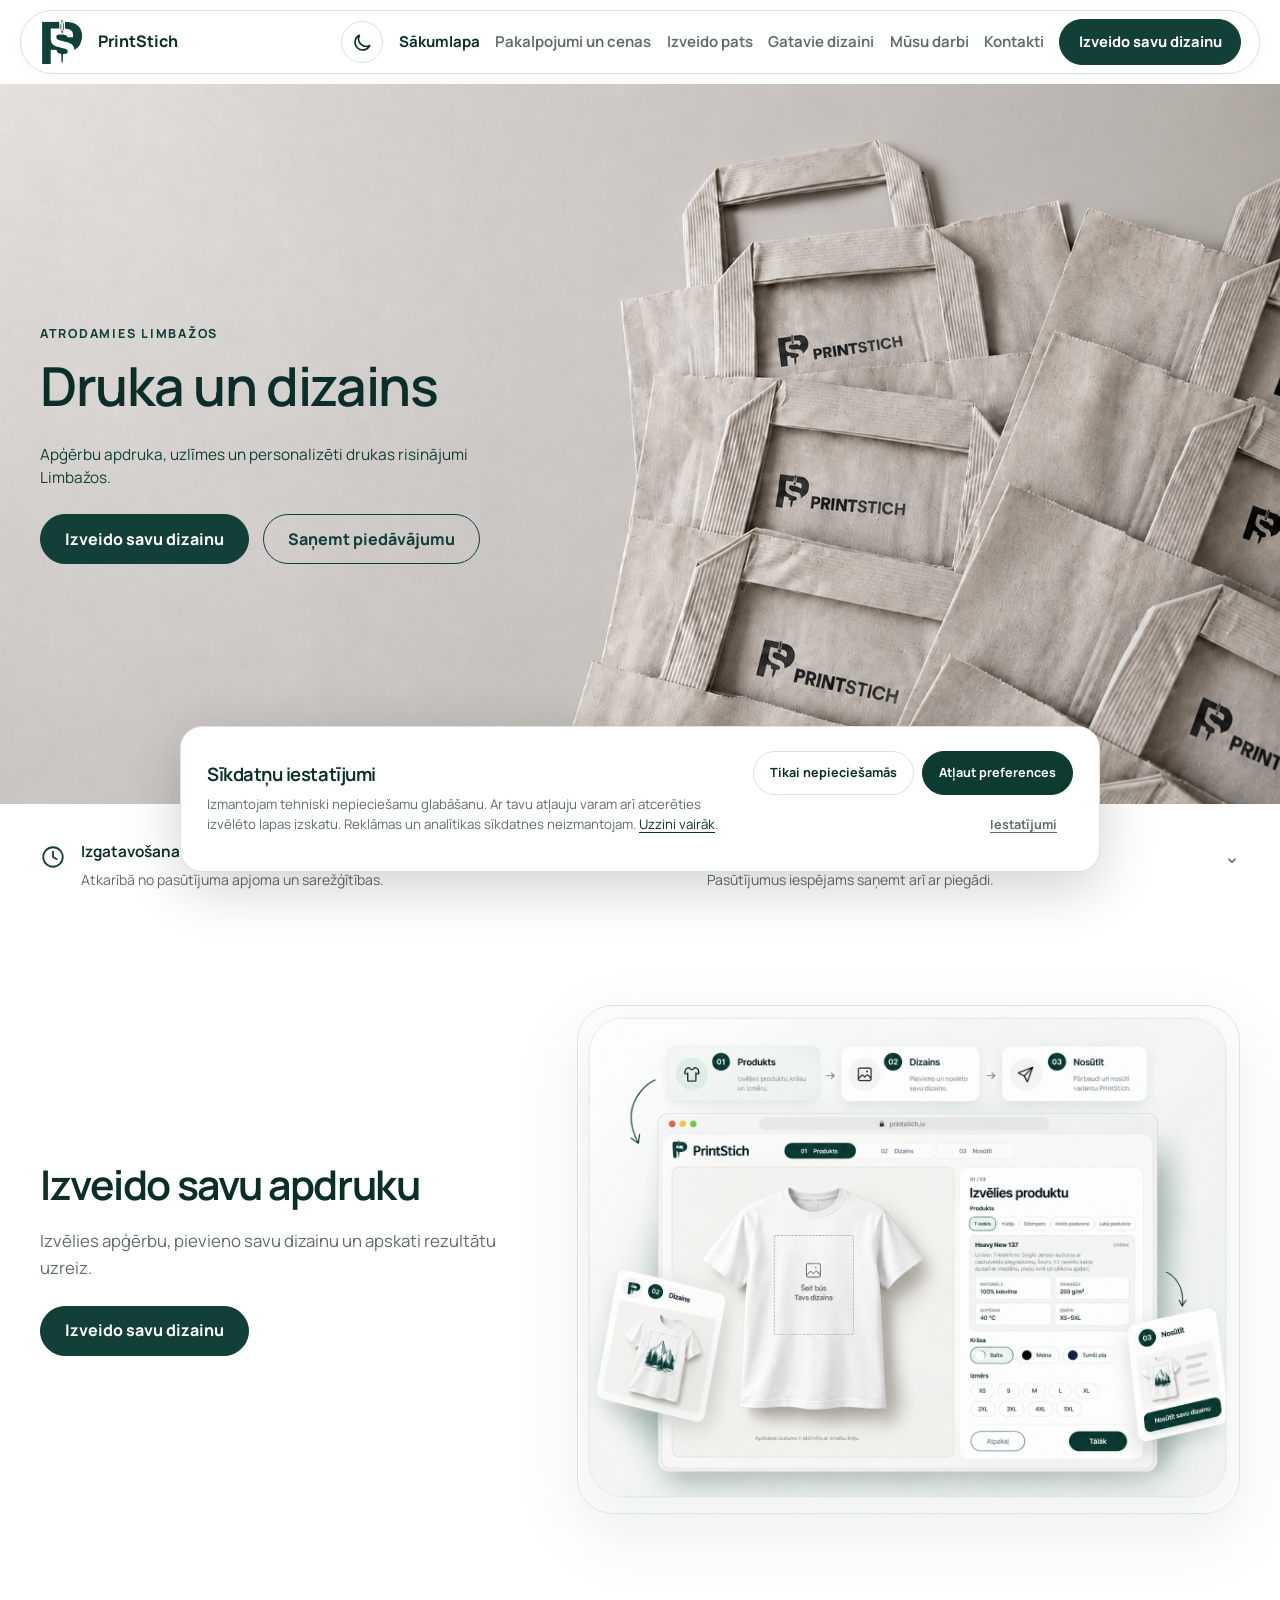
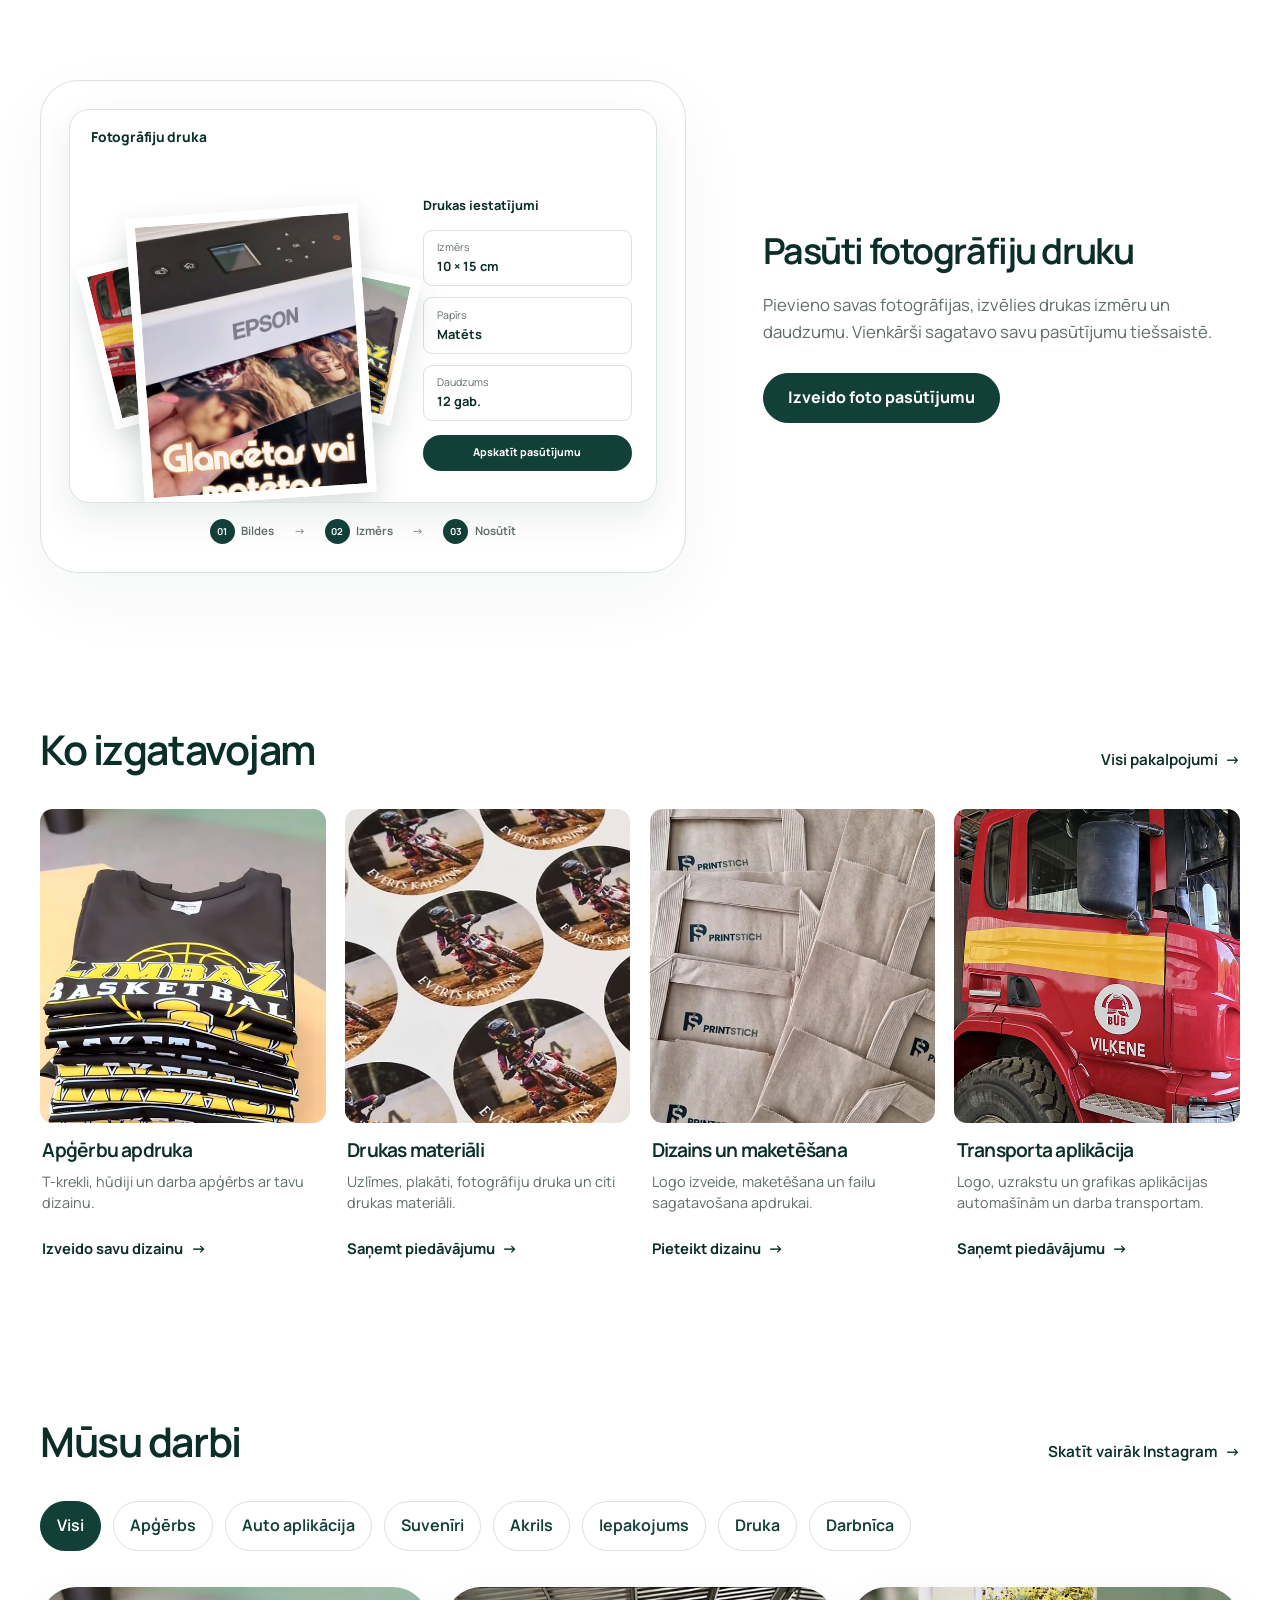
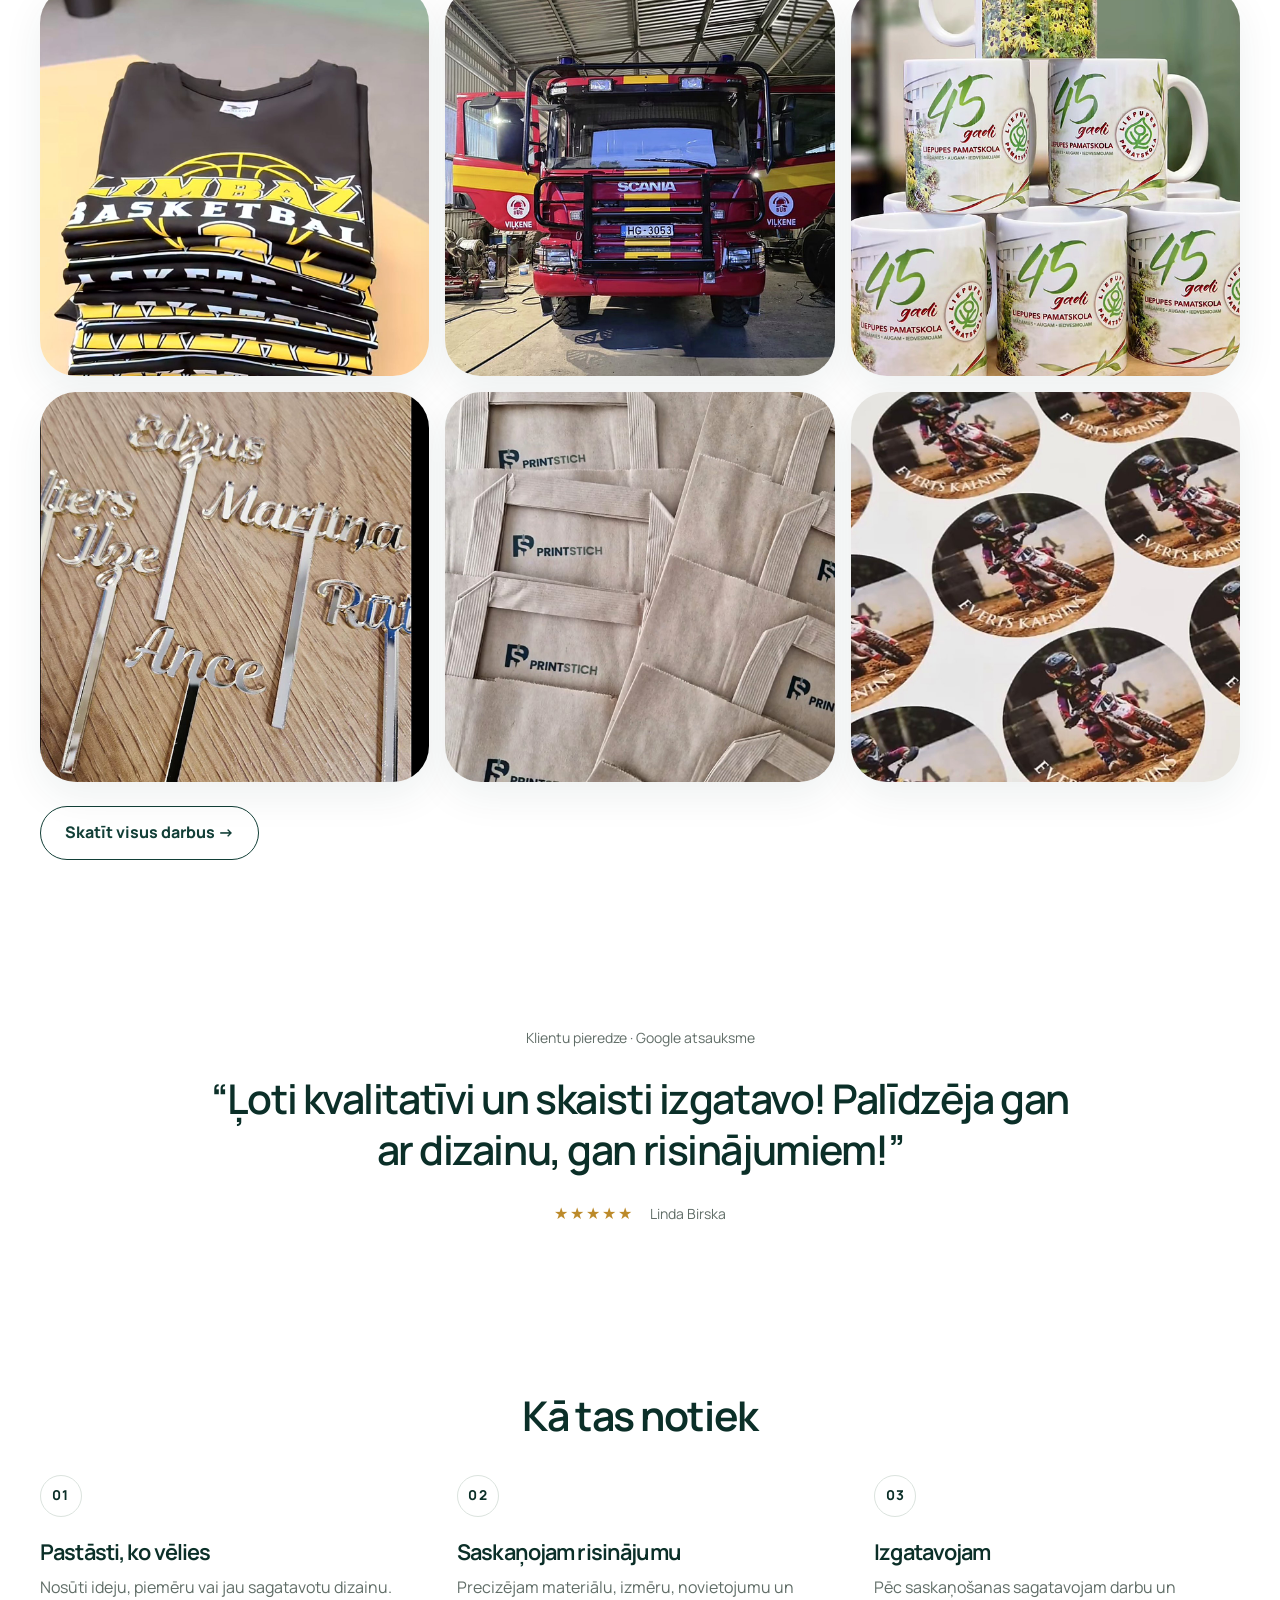
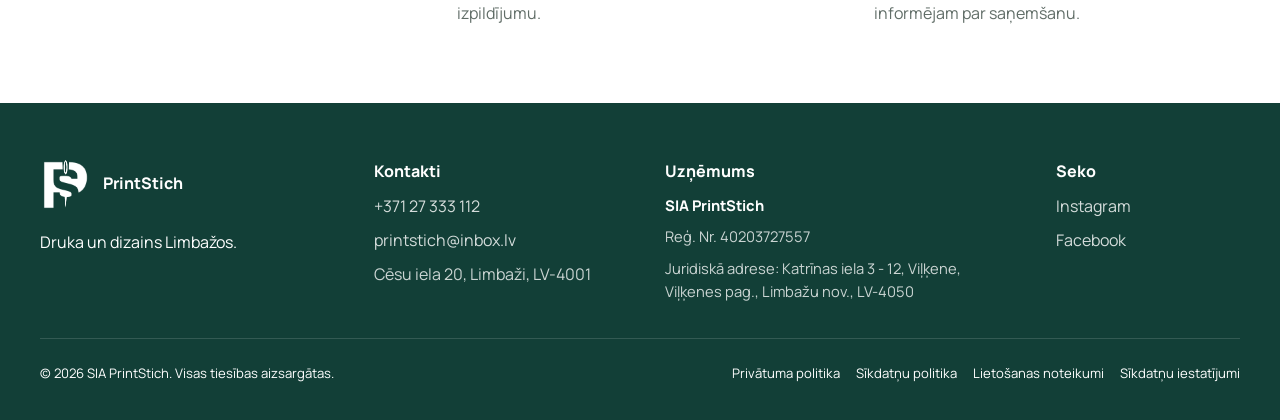
==== commit f1e50d35: "Add Google Search Console verification meta tag" ====
--- a/index.html
+++ b/index.html
@@ -2,6 +2,7 @@
 <html lang="lv" data-theme="light">
 <head>
   <meta charset="utf-8">
+  <meta name="google-site-verification" content="HeIxpKUzyKJqRHnPR5PPuFVbGPQq5mdVhaW0_uhIl9w" />
   <meta name="viewport" content="width=device-width, initial-scale=1">
   <meta name="robots" content="index, follow">
   <title>PrintStich — druka un dizains Limbažos</title>
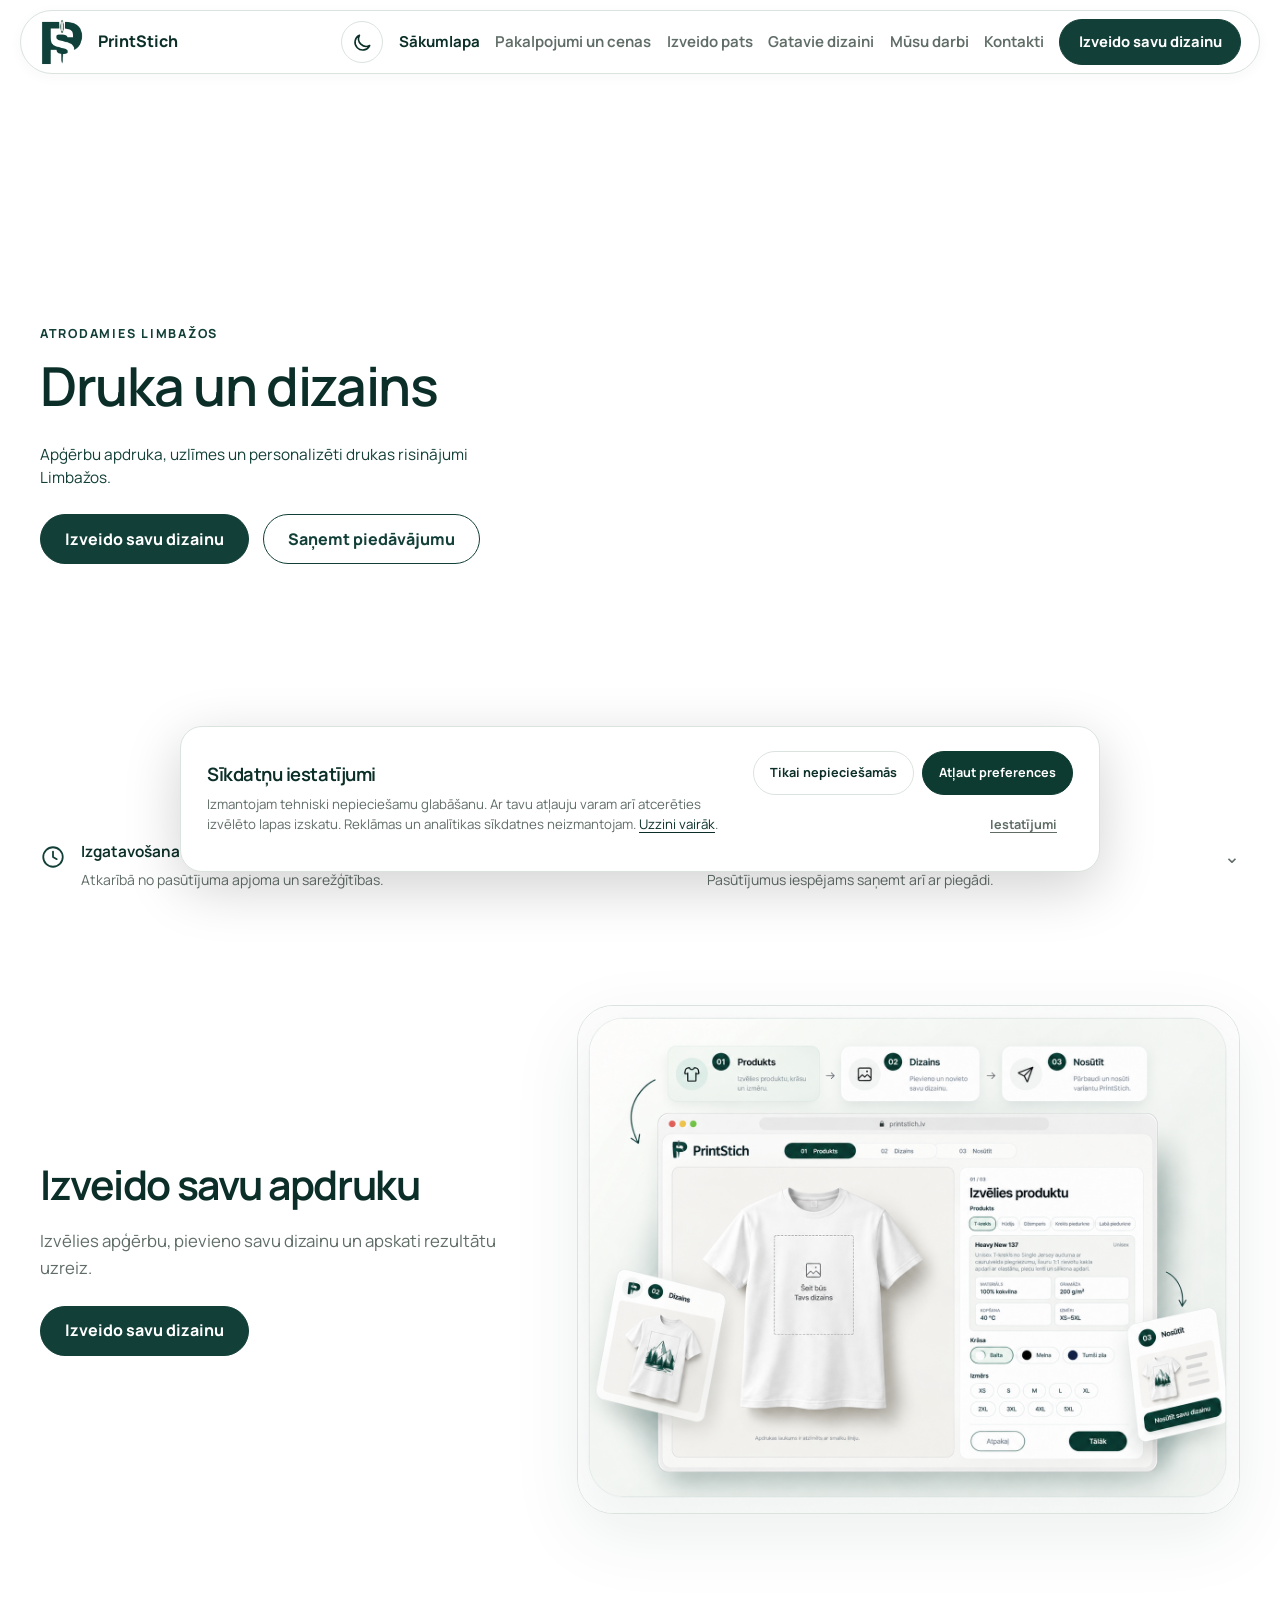
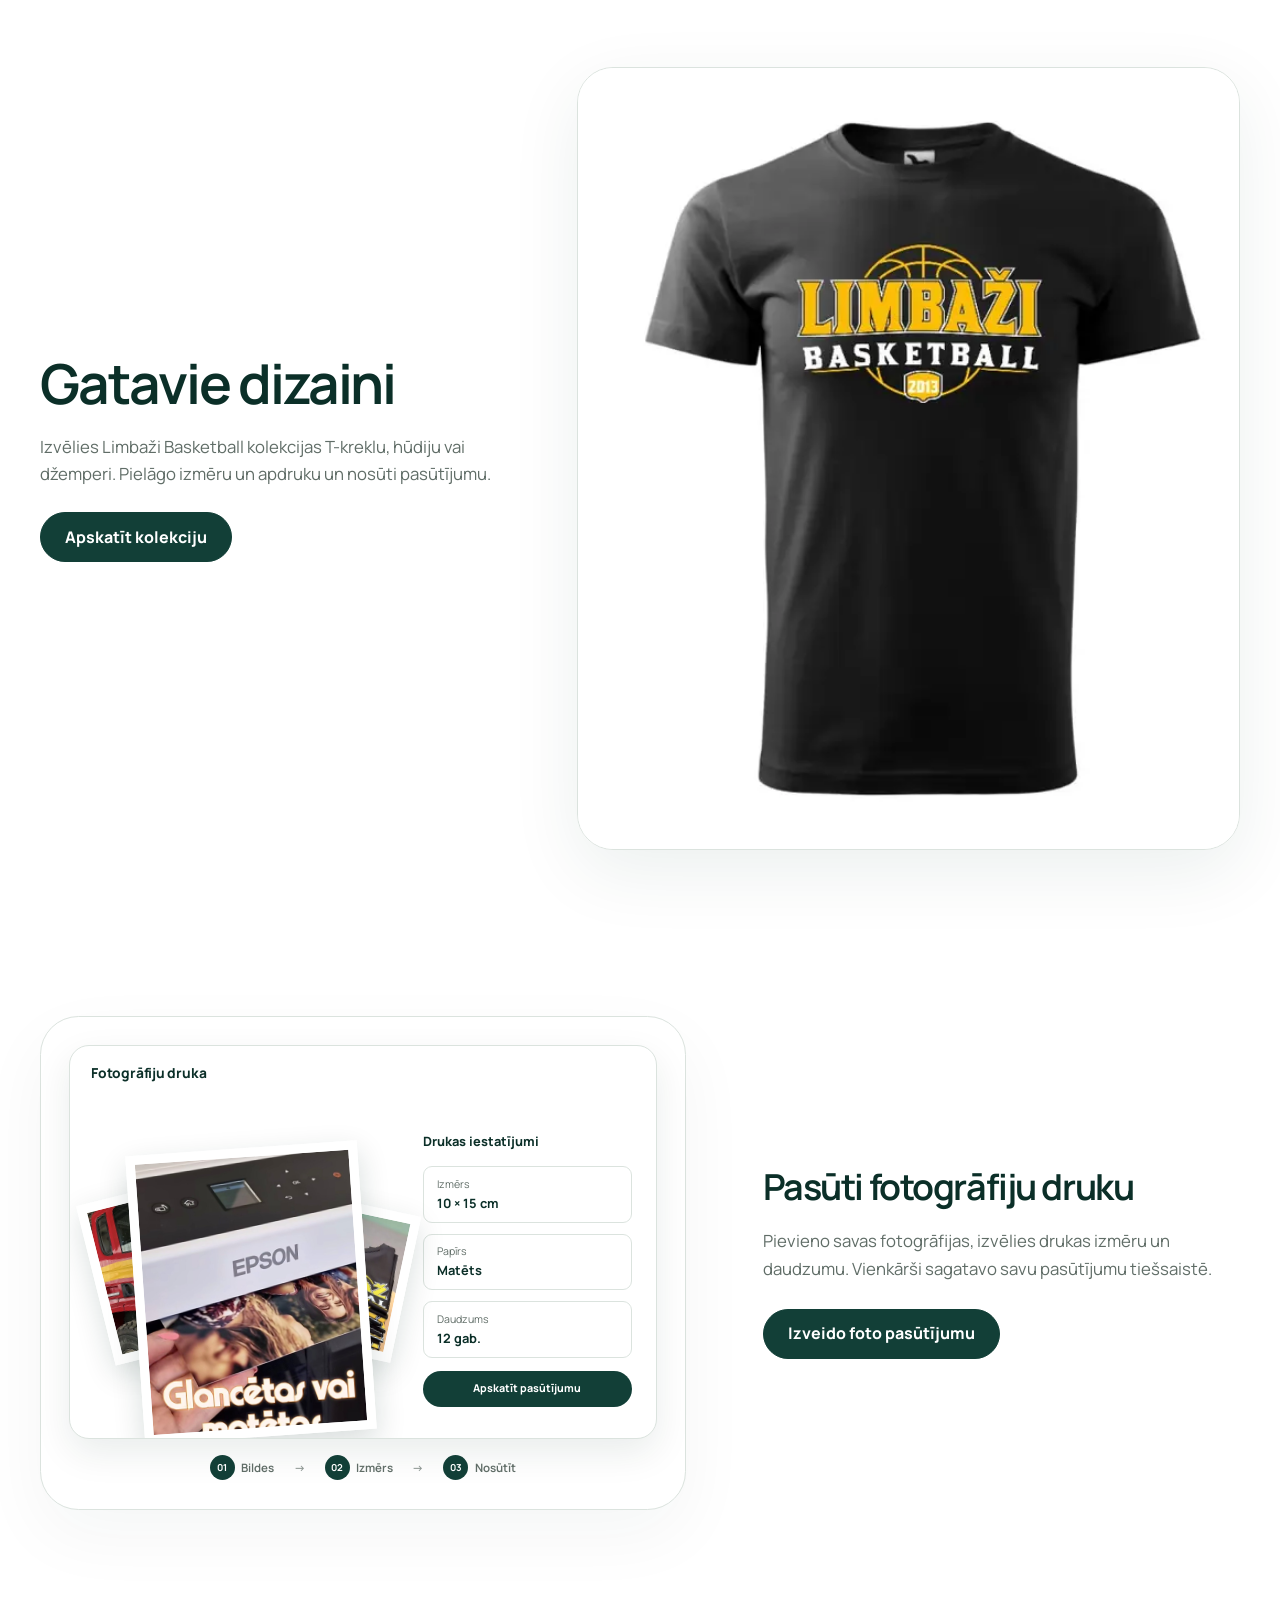
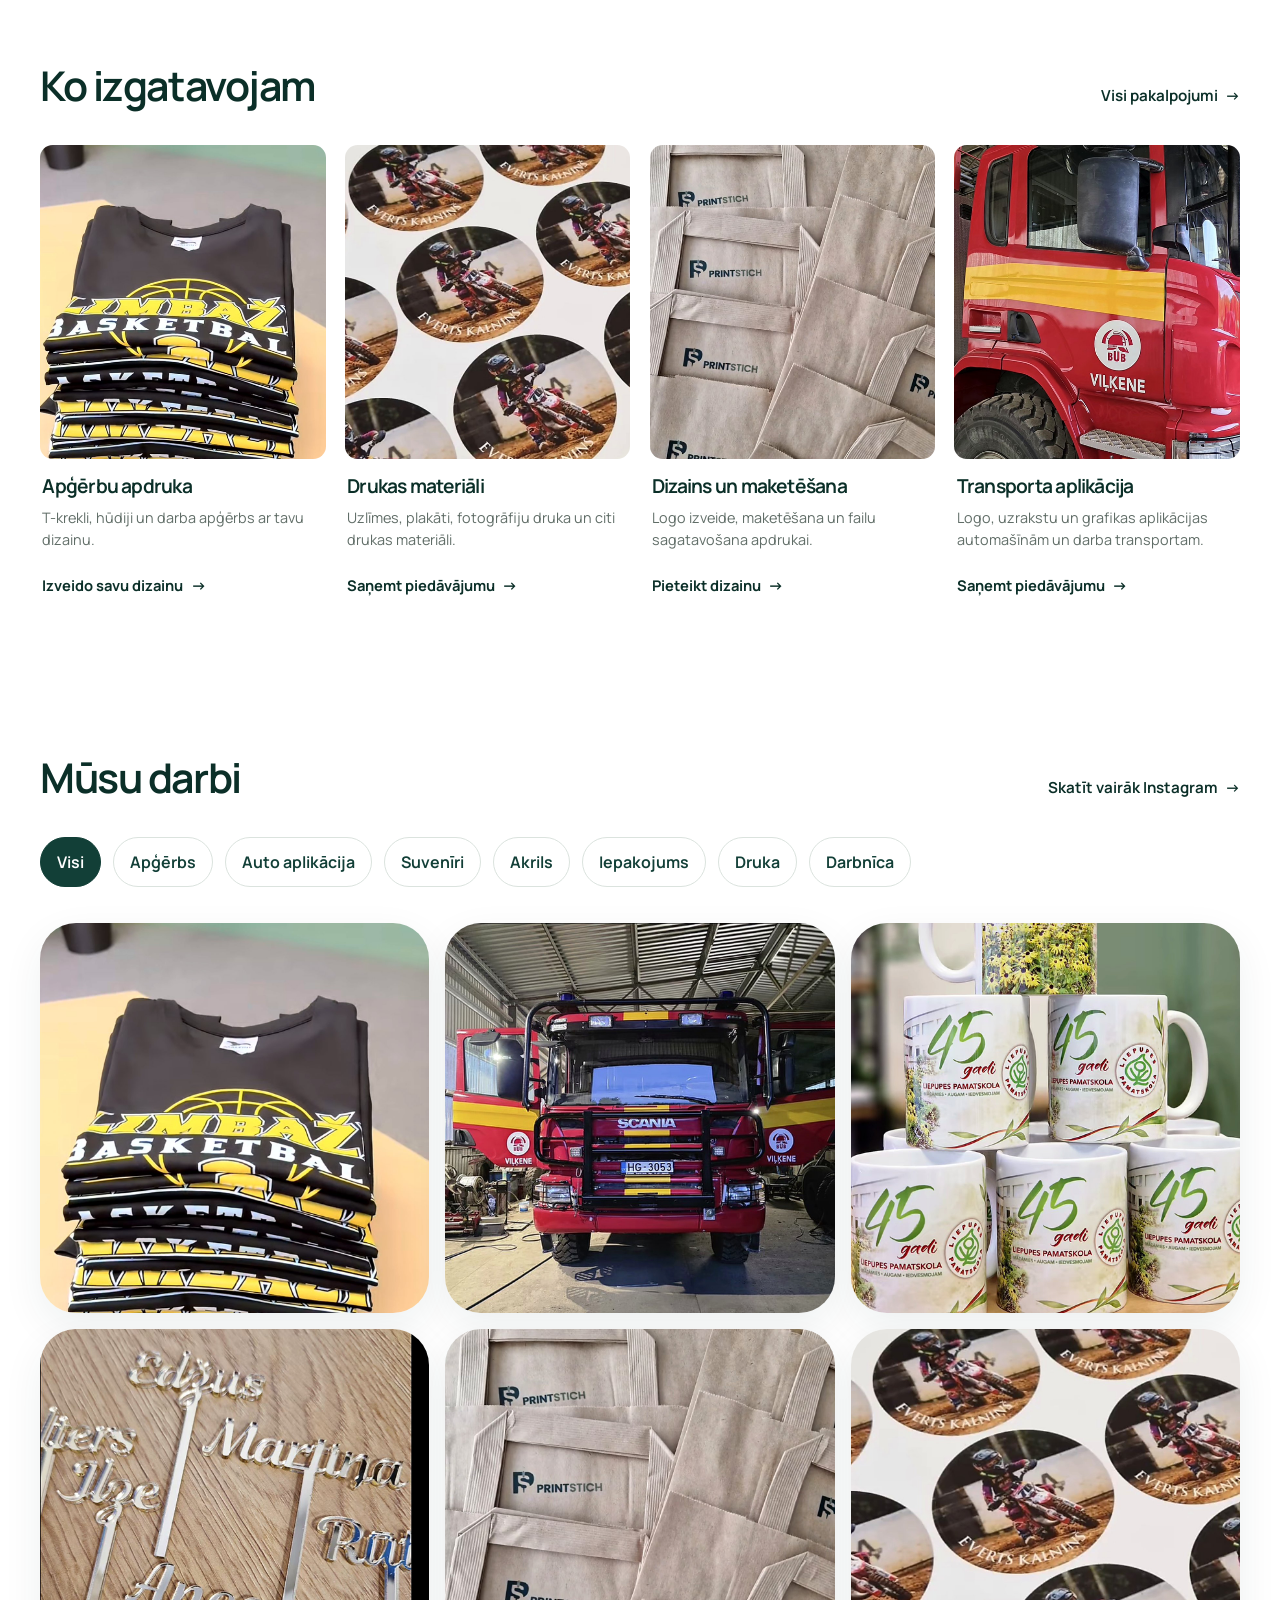
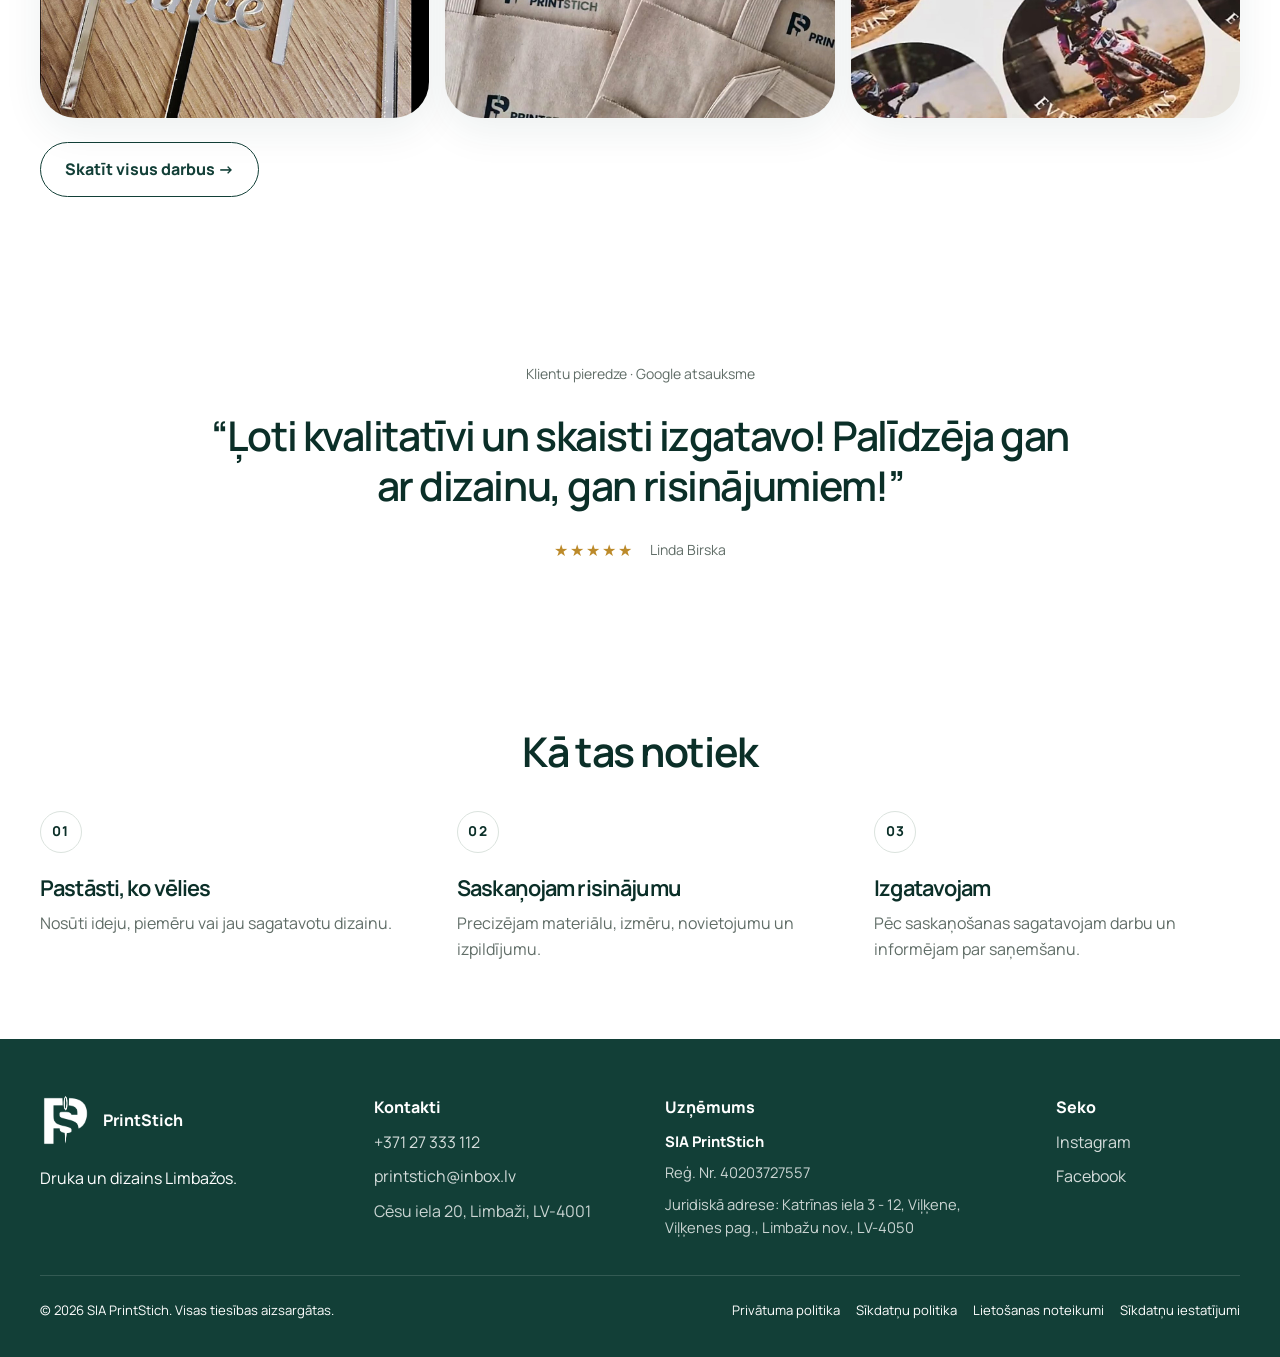
==== commit a7229b91: "Remove demo messaging and promote ready-made basketball collection" ====
--- a/index.html
+++ b/index.html
@@ -2,6 +2,7 @@
 <html lang="lv" data-theme="light">
 <head>
   <meta charset="utf-8">
+  <!-- Deployment sync: Search Console verification tag retained. -->
   <meta name="google-site-verification" content="HeIxpKUzyKJqRHnPR5PPuFVbGPQq5mdVhaW0_uhIl9w" />
   <meta name="viewport" content="width=device-width, initial-scale=1">
   <meta name="robots" content="index, follow">
@@ -130,7 +131,7 @@
         </div>
       </div>
     </section>
-<section class="section photo-order-feature" id="fotografiju-druka" aria-labelledby="photo-order-title">
+<section class="section ready-design-feature" aria-labelledby="ready-design-title"><div class="container create-own-shell"><div class="create-own-copy"><div class="create-own-intro"><h2 id="ready-design-title">Gatavie dizaini</h2><p class="create-own-lead">Izvēlies Limbaži Basketball kolekcijas T-kreklu, hūdiju vai džemperi. Pielāgo izmēru un apdruku un nosūti pasūtījumu.</p></div><a class="button create-own-button" href="/gatavie-dizaini">Apskatīt kolekciju</a></div><div class="create-own-media"><img src="assets/collection/tshirt-front.webp" alt="Limbaži Basketball kolekcijas T-krekls" loading="lazy" decoding="async"></div></div></section><section class="section photo-order-feature" id="fotografiju-druka" aria-labelledby="photo-order-title">
   <div class="container photo-order-shell">
     <div class="photo-order-visual" aria-label="Fotogrāfiju drukas pasūtīšanas priekšskatījums">
       <div class="photo-order-window">
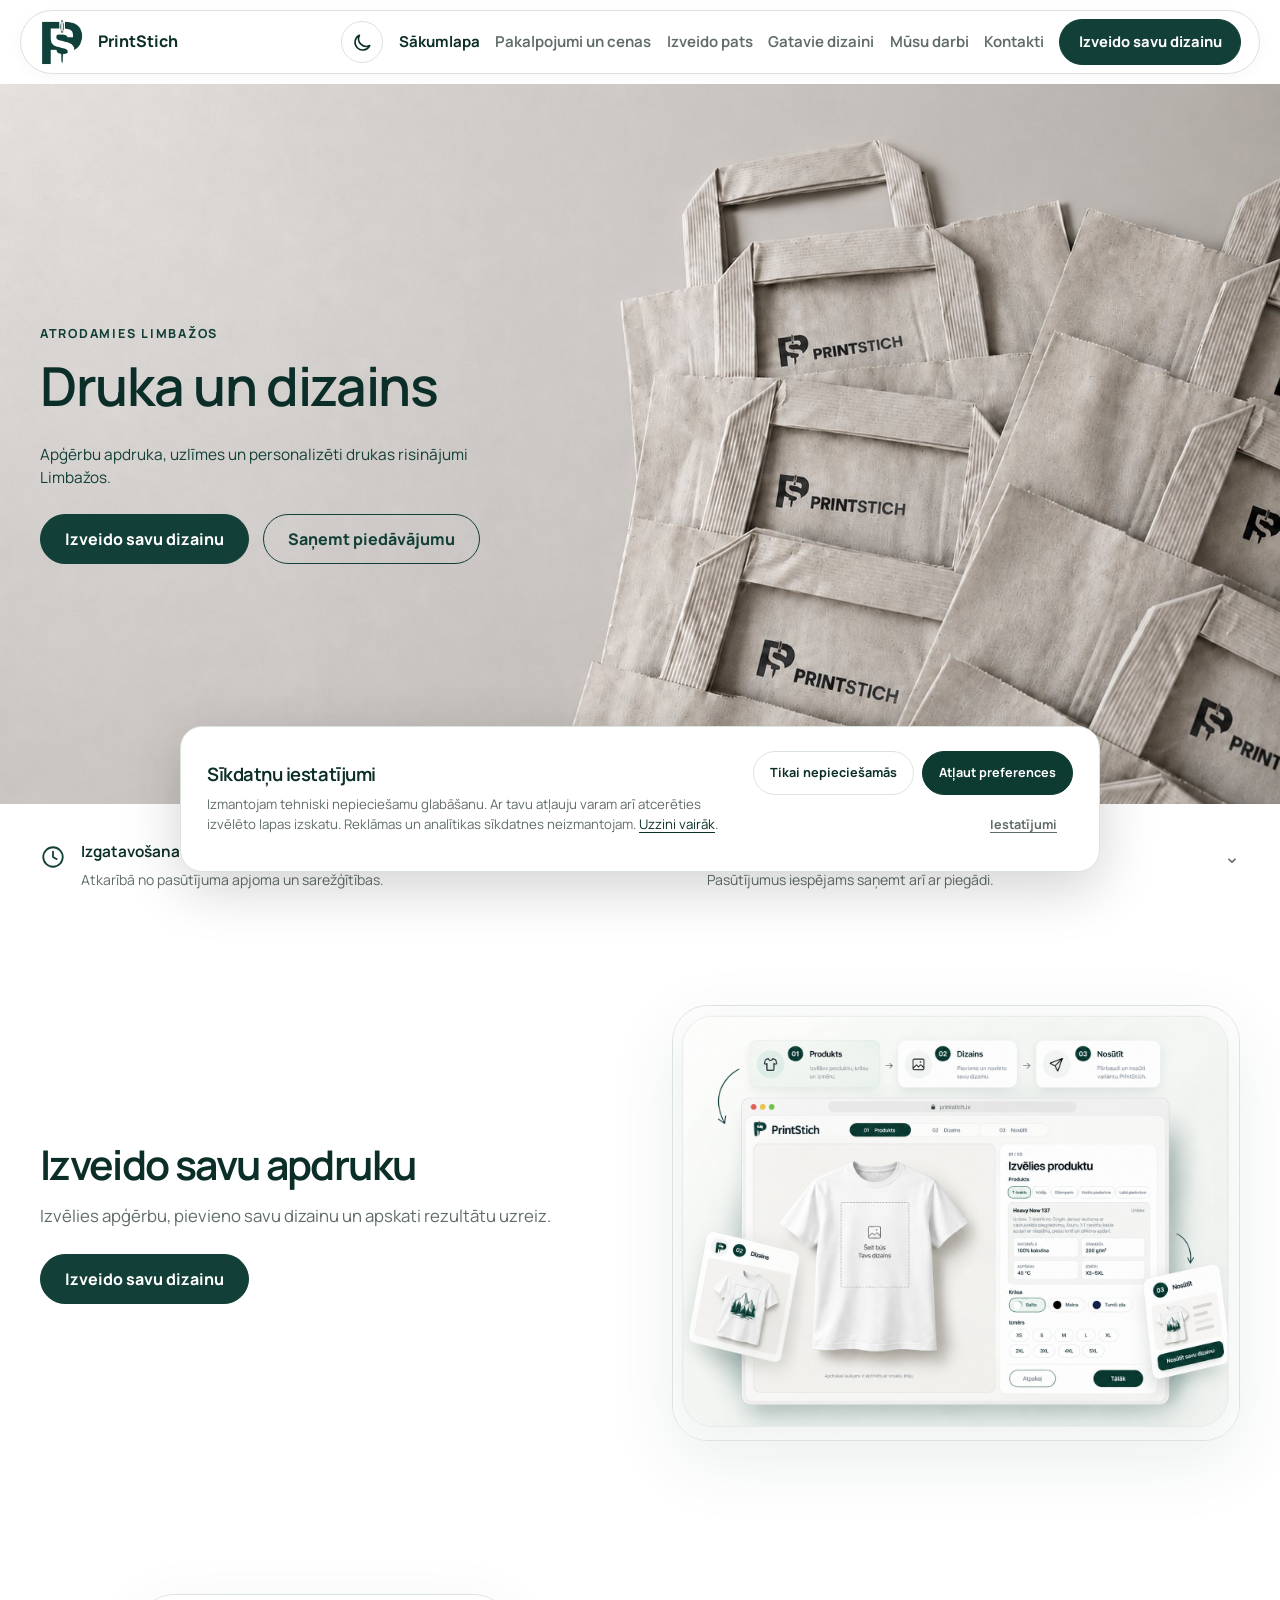
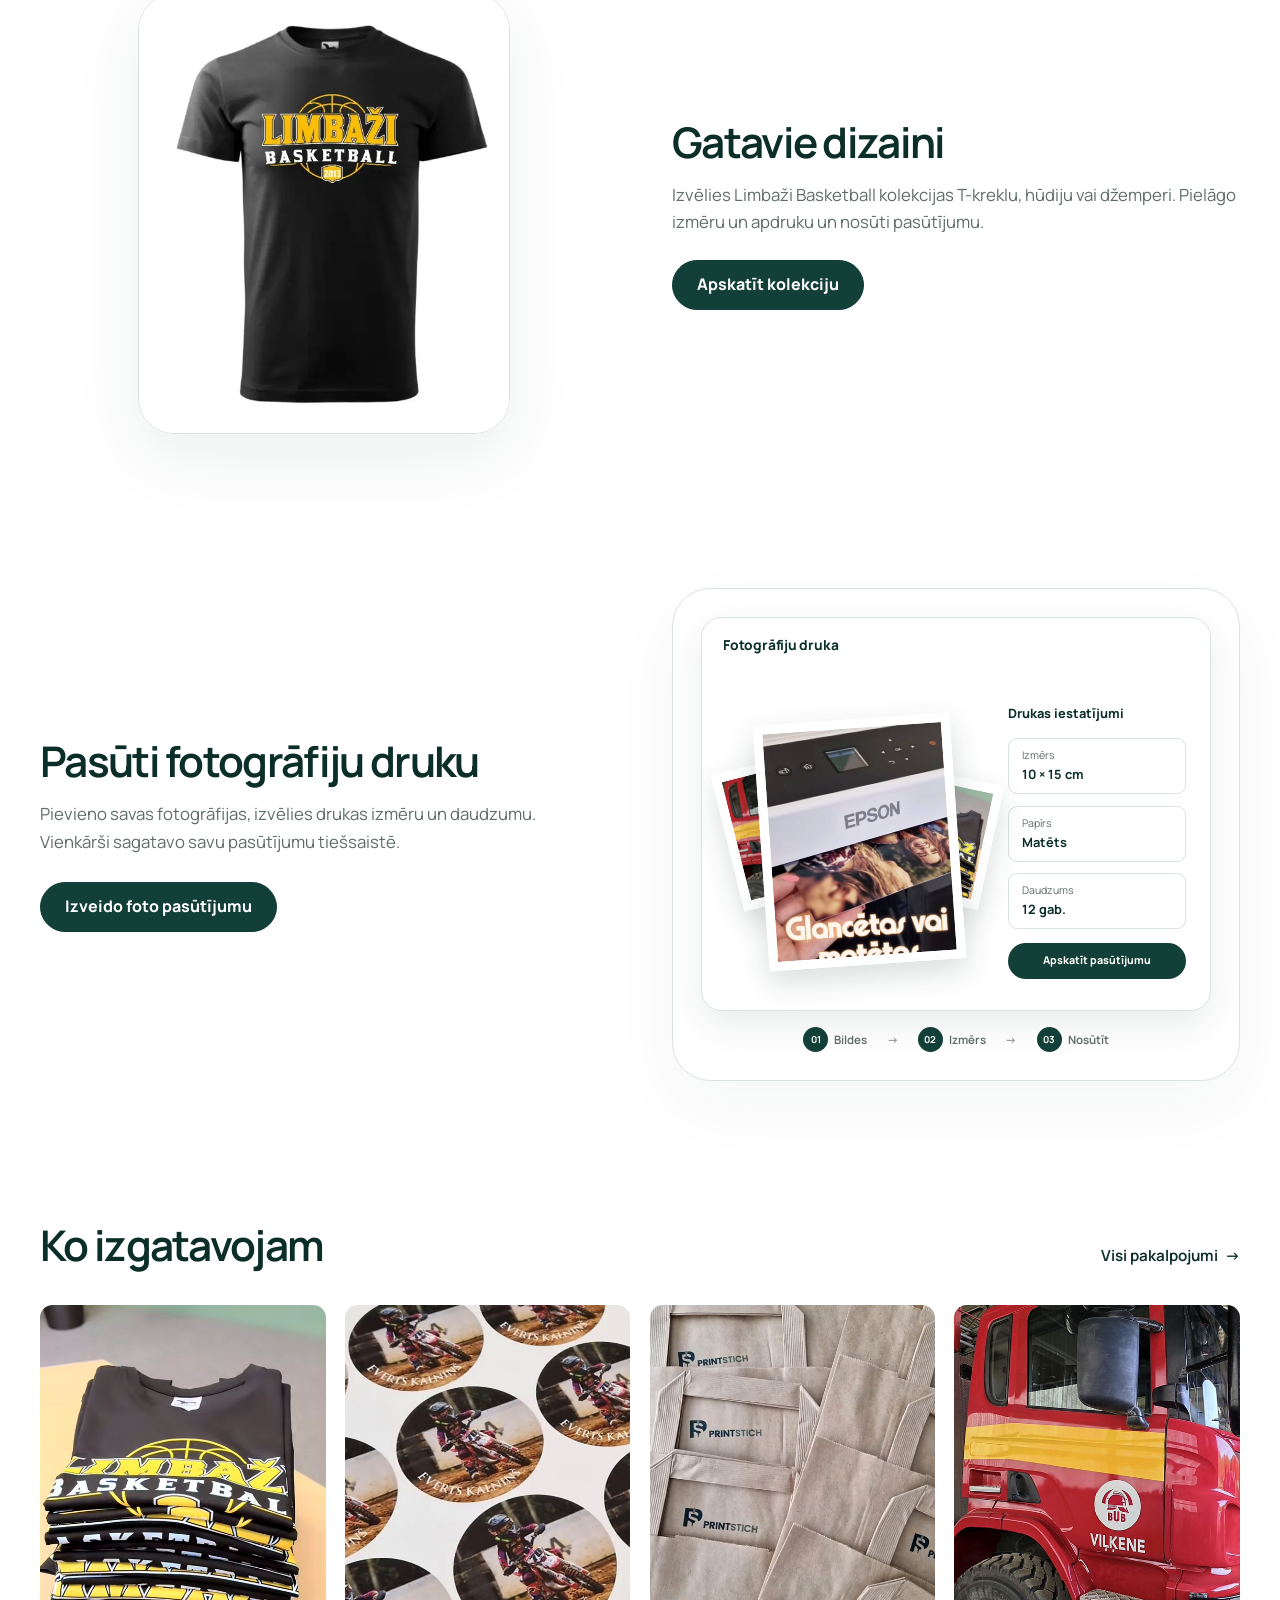
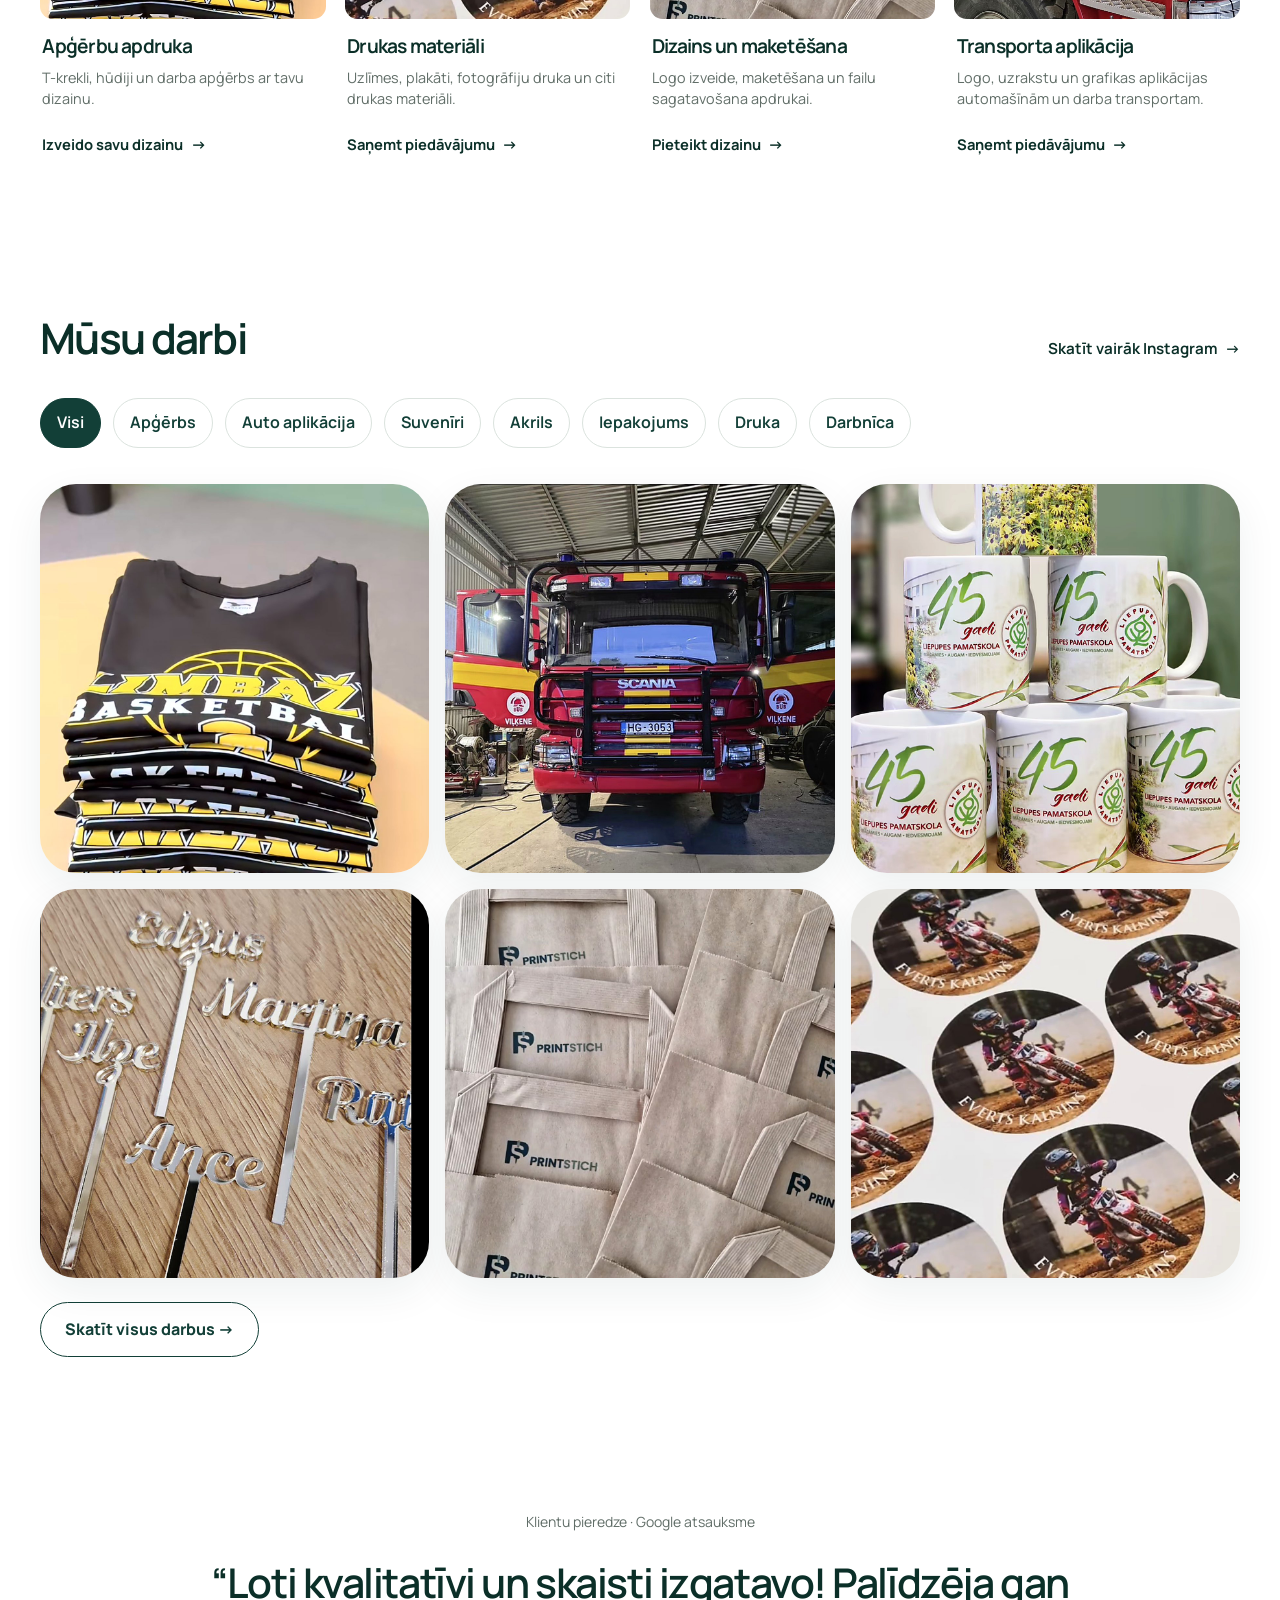
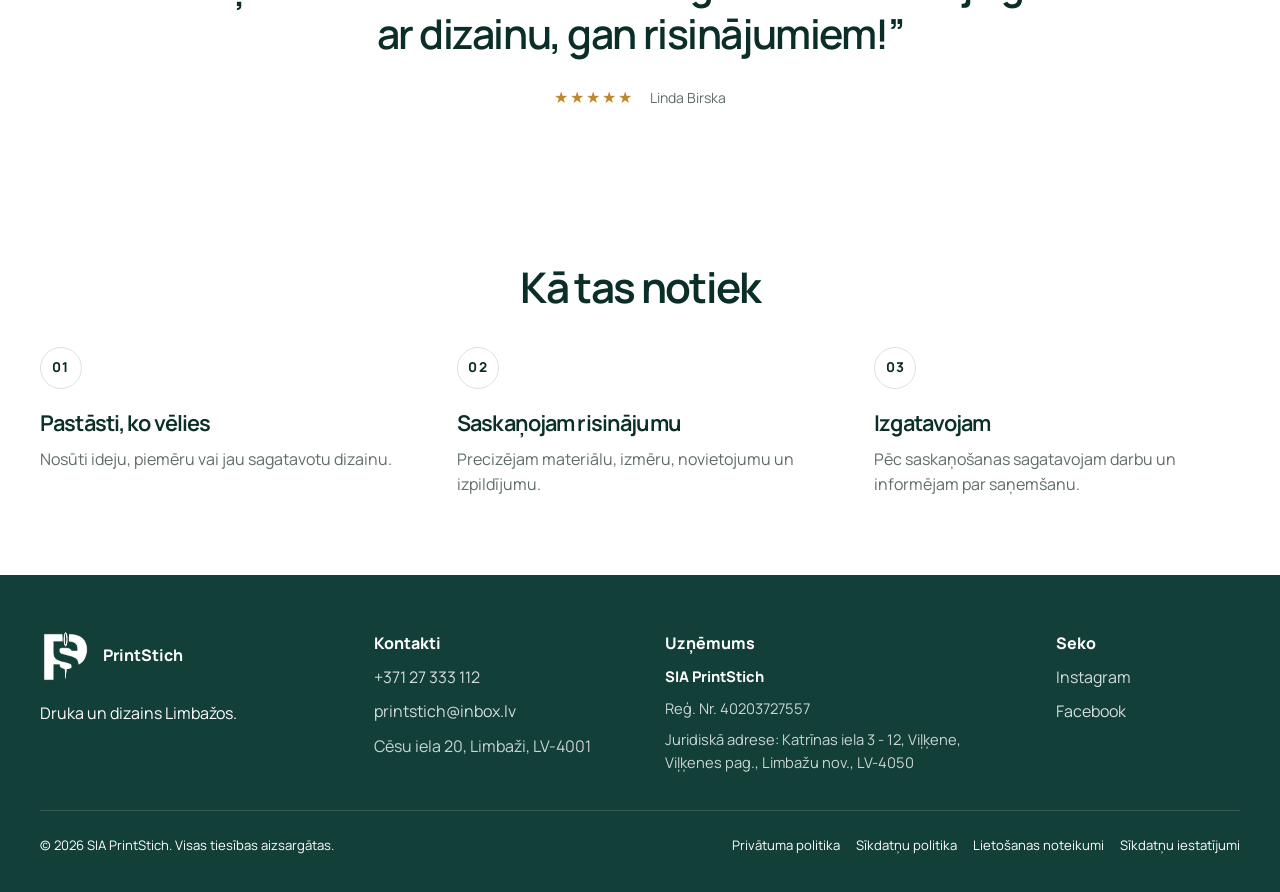
==== commit 2ac74d37: "Expose 180px PrintStich favicon for Google Search" ====
--- a/index.html
+++ b/index.html
@@ -20,6 +20,7 @@
   <meta property="og:image:width" content="2008">
   <meta property="og:image:height" content="2008">
   <meta property="og:url" content="https://printstich.lv/">
+  <link rel="icon" type="image/png" sizes="180x180" href="/assets/favicon-180.png">
   <link rel="icon" href="/assets/favicon.ico" sizes="any">
   <link rel="icon" type="image/png" sizes="32x32" href="/assets/favicon-32.png">
   <link rel="icon" type="image/png" sizes="16x16" href="/assets/favicon-16.png">
--- a/css/style.css
+++ b/css/style.css
@@ -1865,3 +1865,137 @@
   .photo-order-progress b { width:22px; height:22px; flex-basis:22px; }
 }
 @media(prefers-reduced-motion:reduce){.photo-order-feature *, .photo-order-feature *::before { scroll-behavior:auto; }}
+
+
+/* Shared heading rhythm: preserve page-specific layout and approved sections. */
+:root { --ps-heading-xl: clamp(2.35rem, 5vw, 4.85rem); --ps-heading-lg: clamp(1.85rem, 3.3vw, 3.35rem); --ps-section-gap: clamp(3.25rem, 6vw, 5.5rem); }
+main > .section { padding-block: var(--ps-section-gap); }
+main > .section h2 { line-height: 1.1; text-wrap: balance; }
+.create-own h2, .ready-design-feature h2, .photo-order-copy h2 { font-size: var(--ps-heading-lg); line-height: 1.1; letter-spacing: -.04em; max-width: 18ch; white-space: normal; margin-bottom: 1rem; }
+.ready-design-feature { background: var(--color-bg); }
+.ready-design-feature .create-own-shell { align-items: center; }
+.ready-design-feature .create-own-media { display: flex; align-items: center; justify-content: center; }
+.ready-design-feature .create-own-media img { max-height: 440px; width: auto; max-width: 100%; object-fit: contain; }
+@media (max-width: 767px) {
+  :root { --ps-heading-lg: clamp(1.85rem, 7.3vw, 2.45rem); --ps-section-gap: 3rem; }
+  main > .section { padding-block: var(--ps-section-gap); }
+  .create-own h2, .ready-design-feature h2, .photo-order-copy h2 { font-size: var(--ps-heading-lg); line-height: 1.12; margin-bottom: .75rem; }
+  .ready-design-feature .create-own-media img { max-height: 300px; }
+}
+
+
+/* Homepage heading system: one consistent H2 scale across feature, services, work and process. */
+body:has(.ready-design-feature) main .create-own h2,
+body:has(.ready-design-feature) main .ready-design-feature h2,
+body:has(.ready-design-feature) main .photo-order-copy h2,
+body:has(.ready-design-feature) main .services h2,
+body:has(.ready-design-feature) main .work h2,
+body:has(.ready-design-feature) main .process h2 {
+  font-size: clamp(2rem, 3.3vw, 3.25rem);
+  line-height: 1.1;
+  letter-spacing: -.04em;
+  font-weight: 650;
+  text-wrap: balance;
+}
+body:has(.ready-design-feature) main .photo-order-copy h2 { white-space: normal; max-width: 18ch; }
+@media (max-width: 767px) {
+  body:has(.ready-design-feature) main .create-own h2,
+  body:has(.ready-design-feature) main .ready-design-feature h2,
+  body:has(.ready-design-feature) main .photo-order-copy h2,
+  body:has(.ready-design-feature) main .services h2,
+  body:has(.ready-design-feature) main .work h2,
+  body:has(.ready-design-feature) main .process h2 {
+    font-size: clamp(1.85rem, 7.2vw, 2.35rem);
+    line-height: 1.12;
+    margin-bottom: .85rem;
+  }
+}
+
+
+/* Page-level typography: consistent content hierarchy, without overriding form labels or product cards. */
+.page-intro h1, .contact-details > .container > h1, .customizer-intro h1 {
+  font-size: clamp(2.5rem, 5vw, 4.6rem);
+  line-height: 1.07;
+  letter-spacing: -.045em;
+  text-wrap: balance;
+}
+.services-page-intro + .section h2, .starting-prices h2,
+.portfolio-intro ~ .section .create-own h2,
+.contact-details .inquiry-copy h2,
+.services .create-own h2 {
+  font-size: clamp(1.9rem, 3.3vw, 3.25rem);
+  line-height: 1.1;
+  letter-spacing: -.04em;
+}
+@media (max-width: 767px) {
+  .page-intro h1, .contact-details > .container > h1, .customizer-intro h1 { font-size: clamp(2.3rem, 9vw, 3.15rem); }
+  .services-page-intro + .section h2, .starting-prices h2,
+  .portfolio-intro ~ .section .create-own h2,
+  .contact-details .inquiry-copy h2,
+  .services .create-own h2 { font-size: clamp(1.85rem, 7.2vw, 2.35rem); }
+}
+
+
+/* PrintStich 2026-11: unified page and feature typography; visual direction v1.2 scale. */
+:root {
+  --ps-page-title: clamp(3rem, 5vw, 4.5rem);
+  --ps-feature-title: clamp(1.875rem, 3.2vw, 3rem);
+  --ps-feature-gap: clamp(2rem, 5vw, 5rem);
+}
+/* Page H1: consistent across service, portfolio, contact and ordering pages. */
+main .page-intro h1,
+main .contact-details > .container > h1,
+main .customizer-intro h1,
+main .fp-intro h1,
+main .lb-intro h1 {
+  font-size: var(--ps-page-title);
+  line-height: 1.08;
+  letter-spacing: -.045em;
+  font-weight: 700;
+  max-width: 100%;
+  text-wrap: balance;
+}
+/* Homepage three feature titles: identical size and rhythm. */
+main .create-own > .container .create-own-intro h2,
+main .ready-design-feature .create-own-intro h2,
+main .photo-order-feature .photo-order-copy h2 {
+  font-size: var(--ps-feature-title);
+  line-height: 1.12;
+  letter-spacing: -.04em;
+  font-weight: 650;
+  white-space: normal;
+  margin: 0 0 1rem;
+  text-wrap: balance;
+}
+/* Alternating desktop composition: copy/media, media/copy, copy/media. */
+@media (min-width: 768px) {
+  main .create-own > .create-own-shell,
+  main .ready-design-feature > .create-own-shell,
+  main .photo-order-feature > .photo-order-shell {
+    display: grid;
+    grid-template-columns: minmax(0,1fr) minmax(0,1fr);
+    align-items: center;
+    column-gap: var(--ps-feature-gap);
+  }
+  main .create-own > .create-own-shell > .create-own-copy { grid-column: 1; grid-row: 1; }
+  main .create-own > .create-own-shell > .create-own-media { grid-column: 2; grid-row: 1; }
+  main .ready-design-feature > .create-own-shell > .create-own-media { grid-column: 1; grid-row: 1; }
+  main .ready-design-feature > .create-own-shell > .create-own-copy { grid-column: 2; grid-row: 1; }
+  main .photo-order-feature > .photo-order-shell > .photo-order-copy { grid-column: 1; grid-row: 1; }
+  main .photo-order-feature > .photo-order-shell > .photo-order-visual { grid-column: 2; grid-row: 1; }
+}
+@media (max-width: 767px) {
+  :root { --ps-page-title: clamp(2rem, 8.5vw, 2.75rem); --ps-feature-title: clamp(1.875rem, 7vw, 2.25rem); }
+  main .create-own > .container .create-own-intro h2,
+  main .ready-design-feature .create-own-intro h2,
+  main .photo-order-feature .photo-order-copy h2 { margin-bottom: 1rem; }
+  main .create-own > .create-own-shell,
+  main .ready-design-feature > .create-own-shell,
+  main .photo-order-feature > .photo-order-shell { display: flex; flex-direction: column; gap: 1.5rem; }
+  main .create-own > .create-own-shell > .create-own-copy,
+  main .ready-design-feature > .create-own-shell > .create-own-copy,
+  main .photo-order-feature > .photo-order-shell > .photo-order-copy { order: 0; width: 100%; }
+  main .create-own > .create-own-shell > .create-own-media,
+  main .ready-design-feature > .create-own-shell > .create-own-media,
+  main .photo-order-feature > .photo-order-shell > .photo-order-visual { order: 1; width: 100%; }
+}
